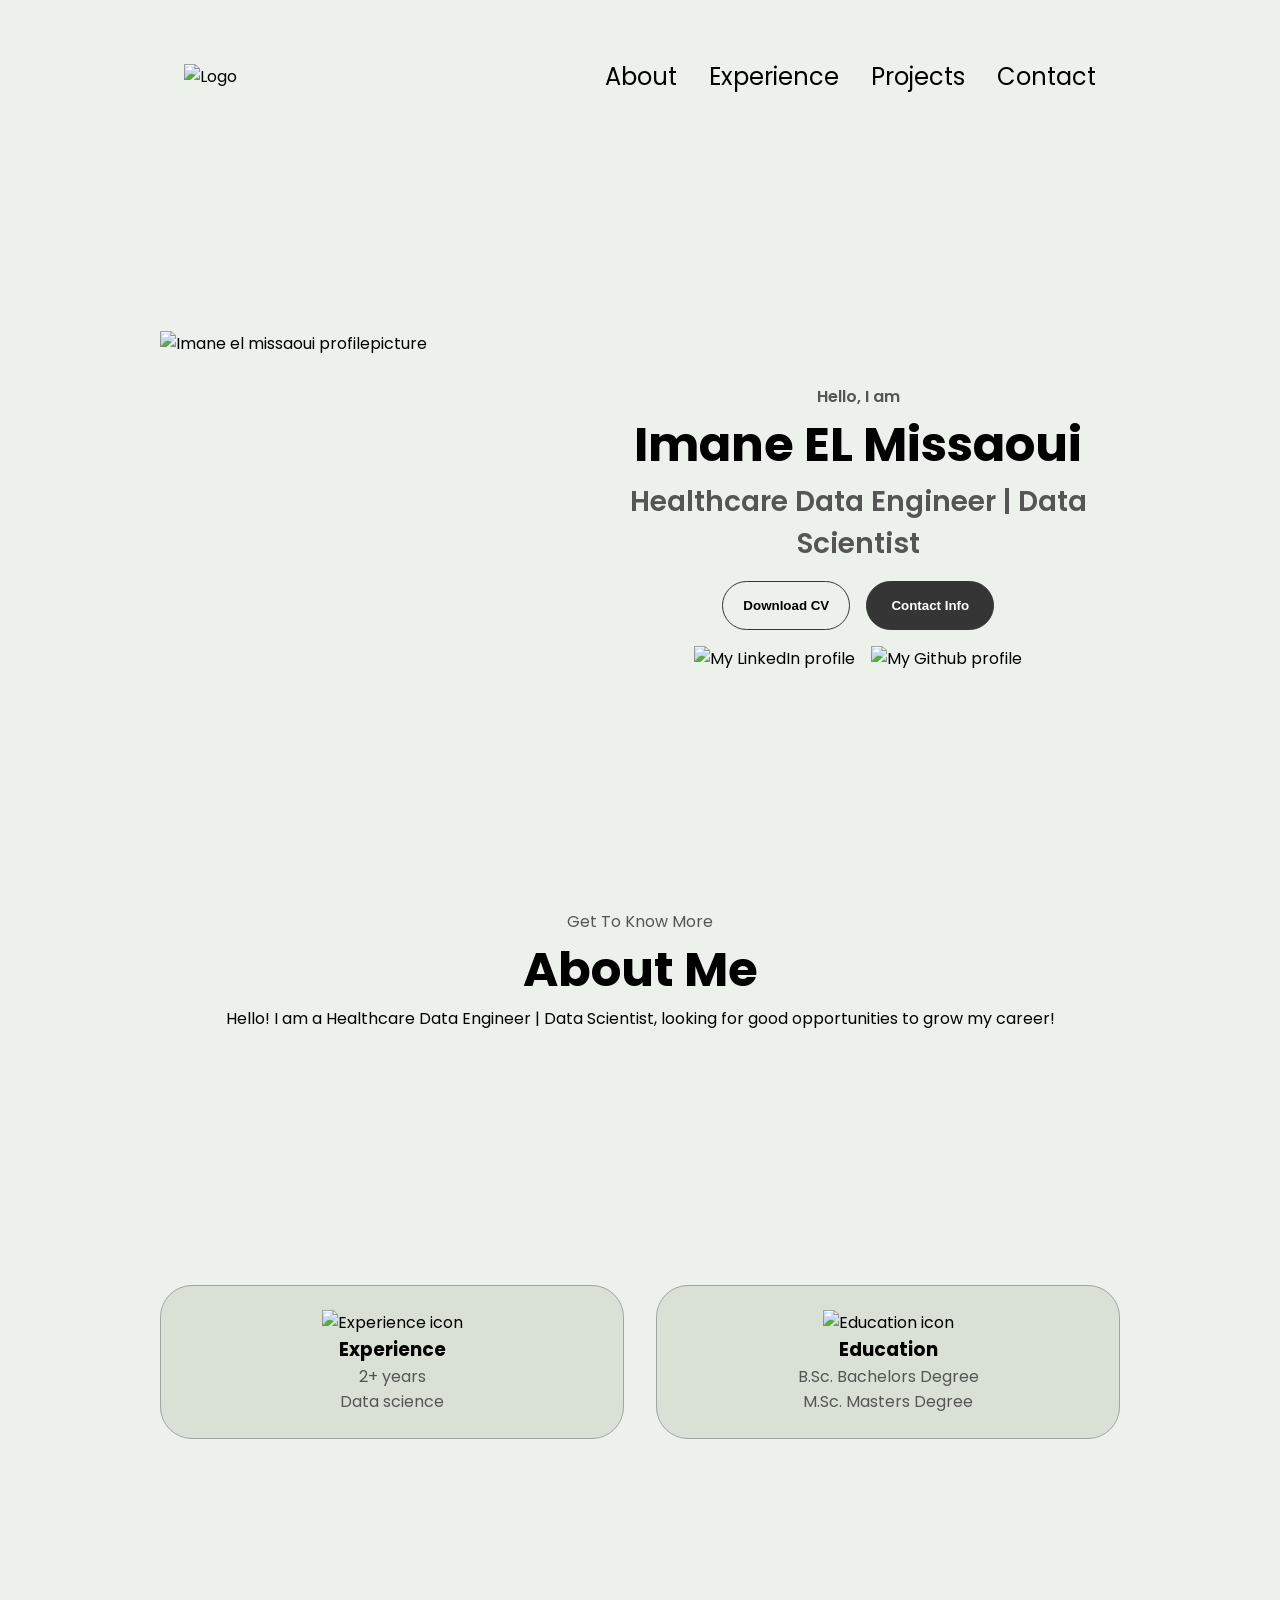
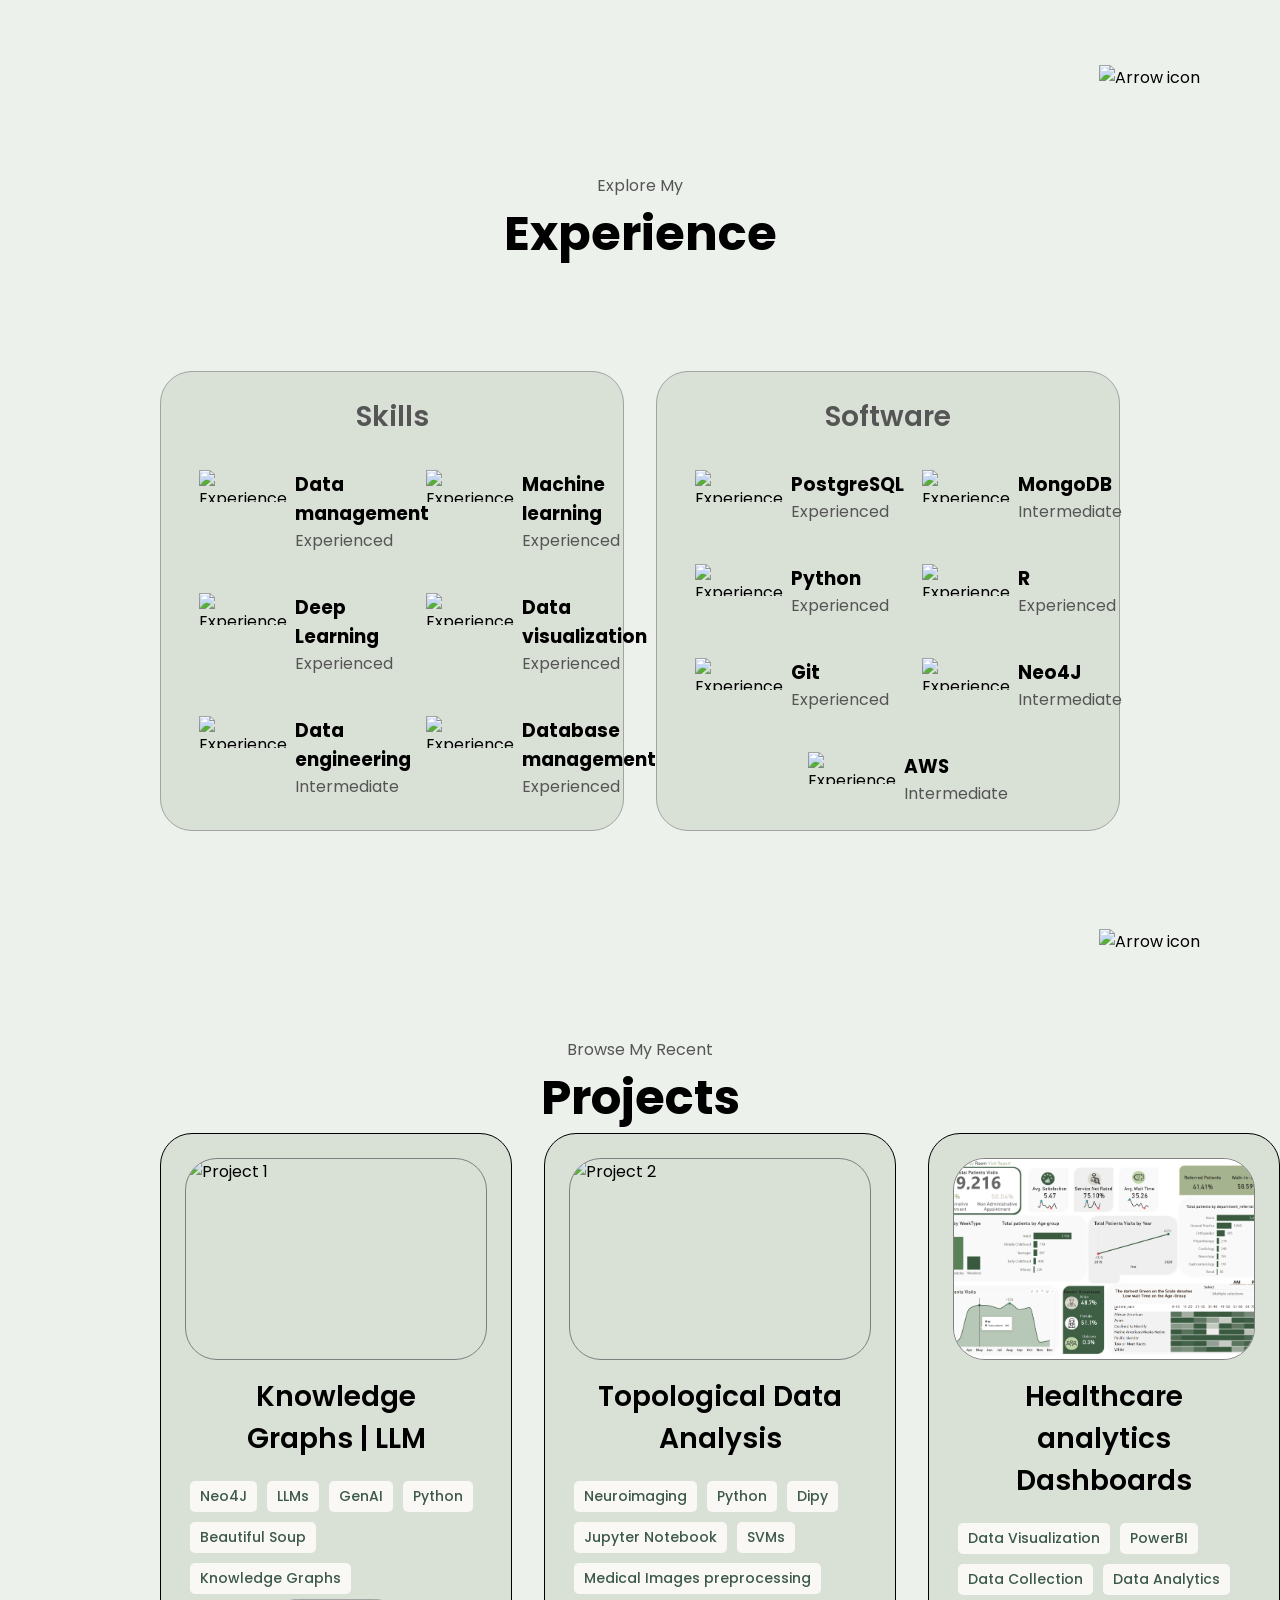
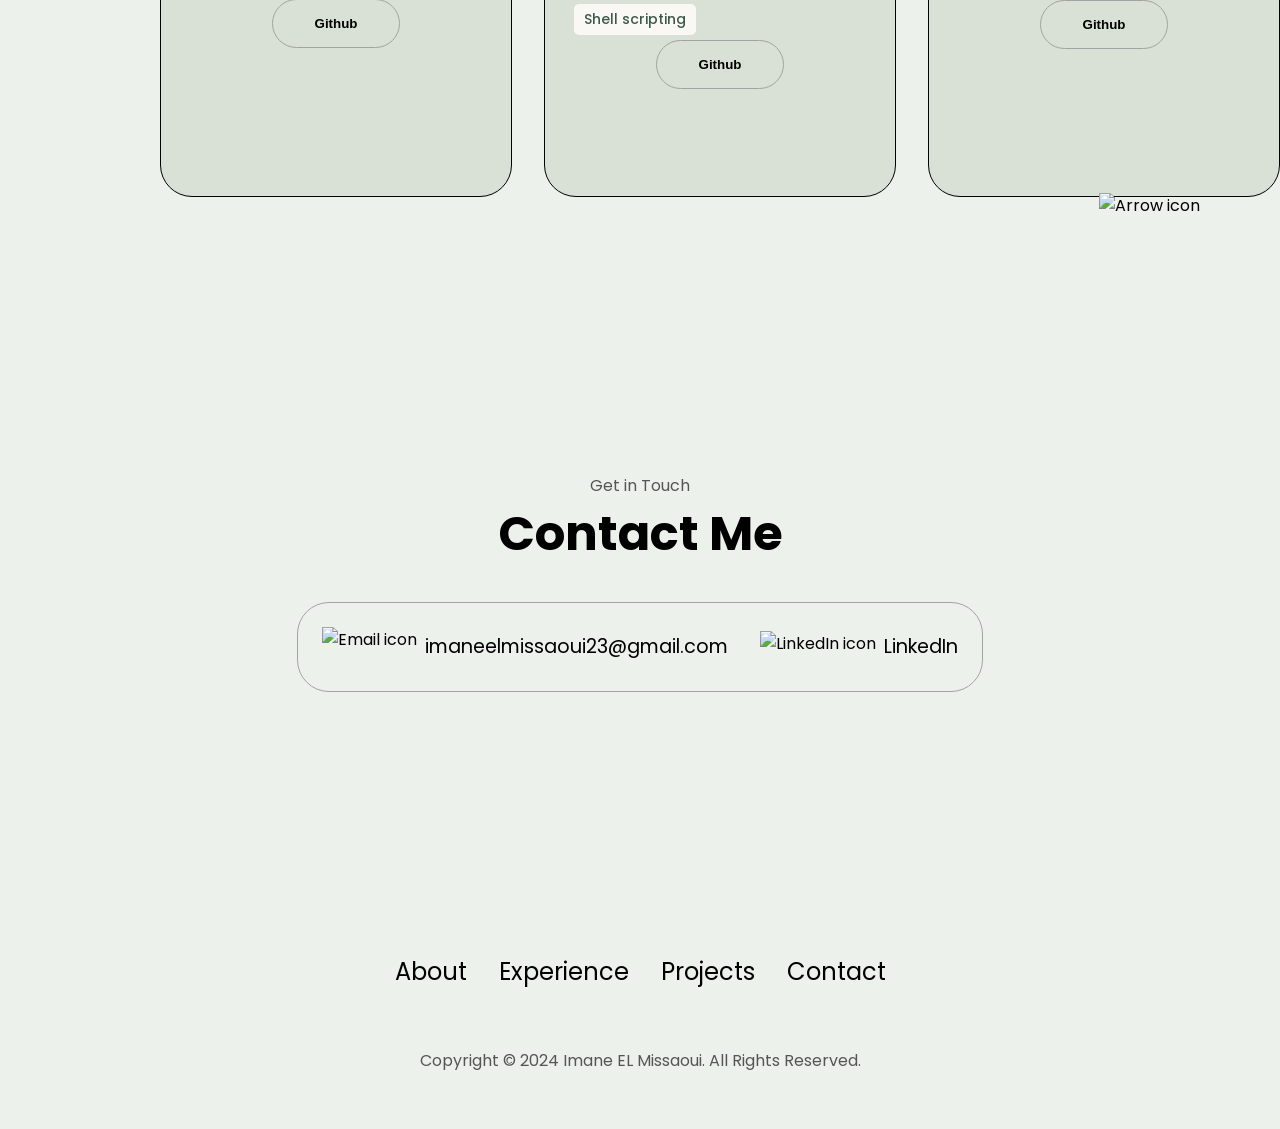
==== index.html @ ab6bef64 "Update index.html" ====
<!DOCTYPE html>
<html lang="en">
<head>
    <meta charset="UTF-8">
    <meta name="viewport" content="width=device-width, initial-scale=1.0">
    <title>My portfolio</title>
    <link rel="stylesheet" href="style.css">
    <link rel="stylesheet" href="mediaqueries.css">
</head>
<body>
    <nav id="desktop-nav">
        <div class="logo">
           <a href="#home"><img src="./assets/logo.png" alt="Logo"></a>
        </div>
        <div>
            <ul class="nav-links">
                <li><a href="#about">About</a></li>
                <li><a href="#experience">Experience</a></li>
                <li><a href="#projects">Projects</a></li>
                <li><a href="#contact">Contact</a></li>
            </ul>
        </div>
    </nav>
    <nav id="hamburger-nav">
        <div>Imane EL Missaoui</div>
        <div class="hamburger-menu">
            <div class="hamburger-icon" onclick="toggleMenu()">
                <span></span>
                <span></span>
                <span></span>
            </div>
            <div class="menu-links">
                <li><a href="#about" onclick="toggleMenu()">About</a></li>
                <li><a href="#experience" onclick="toggleMenu()">Experience</a></li>
                <li><a href="#projects" onclick="toggleMenu()">Projects</a></li>
                <li><a href="#contact" onclick="toggleMenu()">Contact</a></li>
            </div>
        </div>
    </nav>
    <section id="profile">
        <div class="section__pic-container">
            <img src="./assets/profile_pic.png" alt="Imane el missaoui profilepicture" />
        </div>
        <div class="section__text">
            <p class="section__text__p1">Hello, I am</p>
            <h1 class="title">Imane EL Missaoui</h1>
            <p class="section__text__p2">Healthcare Data Engineer | Data Scientist</p>
            <div class="btn-container">
                <button class="btn btn-color-2" onclick="window.open('./assets/CV_Imane_EL_Missaoui.pdf')">Download CV</button>
                <button class="btn btn-color-1" onclick="location.href='./#contact'">Contact Info</button>
            </div>
            <div id="socials-container">
                <img src="./assets/linkedin.png" alt="My LinkedIn profile" class="icon" onclick="location.href='https://www.linkedin.com/in/imane-el-missaoui/'">
                <img src="./assets/github.png" alt="My Github profile" class="icon" onclick="location.href='https://github.com/imaneelmissaoui'">
            </div>
        </div>
    </section>
    <section id="about">
        <p class="section__text__p1">Get To Know More</p>
        <h1 class="title">About Me</h1>
        <div class="text-container">
            Hello! I am a Healthcare Data Engineer | Data Scientist, looking for good opportunities to grow my career!
        </div>
        <div class="section-container">
          <div class="about-details-container">
            <div class="about-containers">
              <div class="details-container">
                <img
                  src="./assets/experience.png"
                  alt="Experience icon"
                  class="icon"
                />
                <h3>Experience</h3>
                <p>2+ years <br />Data science</p>
              </div>
              <div class="details-container">
                <img
                  src="./assets/education.png"
                  alt="Education icon"
                  class="icon"
                />
                <h3>Education</h3>
                <p>B.Sc. Bachelors Degree<br />M.Sc. Masters Degree</p>
              </div>
            </div>
          </div>
        </div>
        <img
          src="./assets/arrow.png"
          alt="Arrow icon"
          class="icon arrow"
          onclick="location.href='./#experience'"
        />
      </section>
      <section id="experience">
        <p class="section__text__p1">Explore My</p>
        <h1 class="title">Experience</h1>
        <div class="section-container">

          <div class="about-details-container">
            <div class="about-containers">
              <div class="details-container">
                <h2 class="experience-sub-title">Skills</h2>
                <div class="article-container">
                  <article>
                    <img
                    src="./assets/checkmark.png"
                    alt="Experience icon"
                    class="icon"
                    />
                    <div>
                      <h3>Data management</h3>
                      <p>Experienced</p>
                    </div>
                  </article>
                  <article>
                    <img
                    src="./assets/checkmark.png"
                    alt="Experience icon"
                    class="icon"
                    />
                    <div>
                      <h3>Machine learning</h3>
                      <p>Experienced</p>
                    </div>
                  </article>
                  <article>
                    <img
                    src="./assets/checkmark.png"
                    alt="Experience icon"
                    class="icon"
                    />
                    <div>
                      <h3>Deep Learning</h3>
                      <p>Experienced</p>
                    </div>
                  </article>
                  <article>
                    <img
                    src="./assets/checkmark.png"
                    alt="Experience icon"
                    class="icon"
                    />
                    <div>
                      <h3>Data visualization</h3>
                      <p>Experienced</p>
                    </div>
                  </article>  
                <article>
                  <img
                    src="./assets/checkmark.png"
                    alt="Experience icon"
                    class="icon"
                  />
                  <div>
                    <h3>Data engineering</h3>
                    <p>Intermediate</p>
                  </div>
                </article>
                <article>
                  <img
                    src="./assets/checkmark.png"
                    alt="Experience icon"
                    class="icon"
                  />
                  <div>
                    <h3>Database management</h3>
                    <p>Experienced</p>
                  </div>
                </article>
              </div>
            </div>
            <div class="details-container">
              <h2 class="experience-sub-title">Software</h2>
              <div class="article-container">
                <article>
                  <img
                    src="./assets/checkmark.png"
                    alt="Experience icon"
                    class="icon"
                  />
                  <div>
                    <h3>PostgreSQL</h3>
                    <p>Experienced</p>
                  </div>
                </article>
                <article>
                  <img
                    src="./assets/checkmark.png"
                    alt="Experience icon"
                    class="icon"
                  />
                  <div>
                    <h3>MongoDB</h3>
                    <p>Intermediate</p>
                  </div>
                </article>
                <article>
                  <img
                    src="./assets/checkmark.png"
                    alt="Experience icon"
                    class="icon"
                  />
                  <div>
                    <h3>Python</h3>
                    <p>Experienced</p>
                  </div>
                </article>
                <article>
                  <img
                    src="./assets/checkmark.png"
                    alt="Experience icon"
                    class="icon"
                  />
                  <div>
                    <h3>R</h3>
                    <p>Experienced</p>
                  </div>
                </article>
                <article>
                  <img
                    src="./assets/checkmark.png"
                    alt="Experience icon"
                    class="icon"
                  />
                  <div>
                    <h3>Git</h3>
                    <p>Experienced</p>
                  </div>
                </article>
                <article>
                    <img
                      src="./assets/checkmark.png"
                      alt="Experience icon"
                      class="icon"
                    />
                  <div>
                    <h3>Neo4J</h3>
                    <p>Intermediate</p>
                  </div>
                </article>
                <article>
                  <img
                    src="./assets/checkmark.png"
                    alt="Experience icon"
                    class="icon"
                  />
                 <div>
                    <h3>AWS</h3>
                    <p>Intermediate</p>
                  </div>
              </div>
            </div>
          </div>
        </div>
      </div>

        <img
          src="./assets/arrow.png"
          alt="Arrow icon"
          class="icon arrow"
          onclick="location.href='./#projects'"
        />
      </section>
      <section id="projects">
  <p class="section__text__p1">Browse My Recent</p>
  <h1 class="title">Projects</h1>
  <div class="section-container">
    <div class="about-details-container">
      <div class="about-containers">

        <!-- Project 1 -->
        <div class="details-container color-container">
          <div class="article-container">
            <img
              src="./assets/project1.png"
              alt="Project 1"
              class="project-img"
            />
          </div>
          <h2 class="experience-sub-title project-title">Knowledge Graphs | LLM</h2>
          <div class="environment-tags">
            <span class="tag">Neo4J</span>
            <span class="tag">LLMs</span>
            <span class="tag">GenAI</span>
            <span class="tag">Python</span>
            <span class="tag">Beautiful Soup</span>
            <span class="tag">Knowledge Graphs</span>
          </div>
          <div class="btn-container">
            <button
              class="btn btn-color-2 project-btn"
              onclick="location.href='https://github.com/imaneelmissaoui/Knowledgegraph_MaternalinflammationandASD/'"
            >
              Github
            </button>
          </div>
        </div>

        <!-- Project 2 -->
        <div class="details-container color-container">
          <div class="article-container">
            <img
              src="./assets/project2.png"
              alt="Project 2"
              class="project-img"
            />
          </div>
          <h2 class="experience-sub-title project-title">Topological Data Analysis</h2>
          <div class="environment-tags">
            <span class="tag">Neuroimaging</span>
            <span class="tag">Python</span>
            <span class="tag">Dipy</span>
            <span class="tag">Jupyter Notebook</span>
            <span class="tag">SVMs</span>
            <span class="tag">Medical Images preprocessing</span>
            <span class="tag">Shell scripting</span>
          </div>
          <div class="btn-container">
            <button
              class="btn btn-color-2 project-btn"
              onclick="location.href='https://github.com/imaneelmissaoui/Internship-neurodatascience'"
            >
              Github
            </button>
          </div>
        </div>

        <!-- Project 3 -->
        <div class="details-container color-container">
          <div class="article-container">
            <img
              src="./assets/dashboard_screenshot.png"
              alt="Project 3"
              class="project-img"
            />
          </div>
          <h2 class="experience-sub-title project-title">Healthcare analytics Dashboards</h2>
          <div class="environment-tags">
            <span class="tag">Data Visualization</span>
            <span class="tag">PowerBI</span>
            <span class="tag">Data Collection</span>
              <span class="tag">Data Analytics</span>
          </div>
          <div class="btn-container">
            <button
              class="btn btn-color-2 project-btn"
              onclick="location.href='https://github.com/imaneelmissaoui/Dashboards/tree/main'"
            >
              Github
            </button>
          </div>
        </div>

        <!-- Project 4 -->
        <div class="details-container color-container">
          <div class="article-container">
            <img
              src="./assets/website_ligapc_pic.png"
              alt="Electrophysiology Dashboard"
              class="project-img"
            />
          </div>
          <h2 class="experience-sub-title project-title">Real time monitoring Dashboard</h2>
          <div class="environment-tags">
            <span class="tag">Streamlit</span>
            <span class="tag">Python</span>
            <span class="tag">Pipeline design</span>
            <span class="tag">HeartPy</span>
            <span class="tag">Signal processing</span>
            <span class="tag">Jupyter Notebook</span>
            <span class="tag">Plotly</span>
            <span class="tag">Numpy</span>
            <span class="tag">Pandas</span>
          </div>
          <div class="btn-container">
            <button
              class="btn btn-color-2 project-btn"
              onclick="location.href='https://github.com/imaneelmissaoui/Electrophysiology'"
            >
              Github
            </button>
          </div>
        </div>

    <!-- Project 5 -->
        <div class="details-container color-container">
          <div class="article-container">
            <img
              src="./assets/capsule.jpg"
              alt="Endoscopic capsule"
              class="project-img"
            />
          </div>
          <h2 class="experience-sub-title project-title">Embedded AI | Endoscopic Capsule </h2>
          <div class="environment-tags">
            <span class="tag">MongoDB</span>
            <span class="tag">Python</span>
            <span class="tag">Bash</span>
            <span class="tag">Pytorch</span>
            <span class="tag">Jupyter Notebook</span>
            <span class="tag">Deep Learning</span>
            <span class="tag">Hybrid Model</span>
            <span class="tag">TinyML</span>
          </div>
          <div class="btn-container">
            <button
              class="btn btn-color-2 project-btn"
              onclick="location.href='https://github.com/imaneelmissaoui/MedicalImaging_DS_project'"
            >
              Github
            </button>
          </div>
        </div>
      </div>
    </div>
  </div>
  <img
    src="./assets/arrow.png"
    alt="Arrow icon"
    class="icon arrow"
    onclick="location.href='./#contact'"
  />
</section>
<section id="contact">
  <p class="section__text__p1">Get in Touch</p>
  <h1 class="title">Contact Me</h1>
  <div class="contact-info-upper-container">
    <div class="contact-info-container">
      <img
        src="./assets/email.png"
        alt="Email icon"
        class="icon contact-icon email-icon"
      />
      <p><a href="mailto:examplemail@gmail.com">imaneelmissaoui23@gmail.com</a></p>
    </div>
    <div class="contact-info-container">
      <img
        src="./assets/linkedin.png"
        alt="LinkedIn icon"
        class="icon contact-icon"
      />
      <p><a href="https://www.linkedin.com/in/imane-el-missaoui/">LinkedIn</a></p>
    </div>
  </div>
</section>
<footer>
  <nav>
    <div class="nav-links-container">
      <ul class="nav-links">
        <li><a href="#about">About</a></li>
        <li><a href="#experience">Experience</a></li>
        <li><a href="#projects">Projects</a></li>
        <li><a href="#contact">Contact</a></li>
      </ul>
    </div>
  </nav>
  <p>Copyright &#169; 2024 Imane EL Missaoui. All Rights Reserved.</p>
</footer>
<script src="script.js"></script>
</body>
</html>
---- style.css ----
/* GENERAL */

@import url('https://fonts.googleapis.com/css2?family=Poppins:wght@300;400;500;600&display=swap');

* {
  margin: 0;
  padding: 0;
}

body {
  font-family: "Poppins", sans-serif;
  background-color: #EDF1EC; 
}

html {
  scroll-behavior: smooth;
}

p {
  color: rgb(85, 85, 85);
}

/* TRANSITION */

a,
.btn {
  transition: all 300ms ease;
}

/* DESKTOP NAV */

nav,
.nav-links {
  display: flex;
}

nav {
  justify-content: space-around;
  align-items: center;
  height: 17vh;
}

.nav-links {
  gap: 2rem;
  list-style: none;
  font-size: 1.5rem;
}

a {
  color: black;
  text-decoration: none;
  text-decoration-color: white;
}

a:hover {
  color: grey;
  text-decoration: underline;
  text-underline-offset: 1rem;
  text-decoration-color: rgb(181, 181, 181);
}

.logo:hover {
    cursor: default;
}

.logo img{
    height: 50px; 
    width: auto;   
    margin: 0;     
    padding: 5px 0; 
}

/* HAMBURGER MENU */

#hamburger-nav {
  display: none;
}

.hamburger-menu {
  position: relative;
  display: inline-block;
}

.hamburger-icon {
  display: flex;
  flex-direction: column;
  justify-content: space-between;
  height: 24px;
  width: 30px;
  cursor: pointer;
}

.hamburger-icon span {
  width: 100%;
  height: 2px;
  background-color: black;
  transition: all 0.3 ease-in-out;
}

.menu-links {
  position: absolute;
  top: 100%;
  right: 0;
  background-color: white;
  width: fit-content;
  max-height: 0;
  overflow: hidden;
  transition: all 0.3 ease-in-out;
}

.menu-links a {
  display: block;
  padding: 10px;
  text-align: center;
  font-size: 1.5rem;
  color: black;
  text-decoration: none;
  transition: all 0.3 ease-in-out;
}

.menu-links li {
  list-style: none;
}

.menu-links.open {
  max-height: 300px;
}

.hamburger-icon.open span:first-child {
  transform: rotate(45deg) translate(10px, 5px);
}

.hamburger-icon.open span:nth-child(2) {
  opacity: 0;
}

.hamburger-icon.open span:last-child {
  transform: rotate(-45deg) translate(10px, -5px);
}

.hamburger-icon span:first-child {
  transform: none;
}

.hamburger-icon span:first-child {
  opacity: 1;
}

.hamburger-icon span:first-child {
  transform: none;
}

/* SECTIONS */

section {
  padding-top: 4vh;
  height: 96vh;
  margin: 0 10rem;
  box-sizing: border-box;
  min-height: fit-content;
}

.section-container {
  display: flex;
}

/* PROFILE SECTION */

#profile {
  display: flex;
  justify-content: center;
  gap: 5rem;
  height: 80vh;
}

.section__pic-container {
  display: flex;
  height: 400px;
  width: 400px;
  margin: auto 0;
}

.section__text {
  align-self: center;
  text-align: center;
}

.section__text p {
  font-weight: 600;
}

.section__text__p1 {
  text-align: center;
}

.section__text__p2 {
  font-size: 1.75rem;
  margin-bottom: 1rem;
}

.title {
  font-size: 3rem;
  text-align: center;
}

#socials-container {
  display: flex;
  justify-content: center;
  margin-top: 1rem;
  gap: 1rem;
}

/* ICONS */

.icon {
  cursor: pointer;
  height: 2rem;
}

/* BUTTONS */

.btn-container {
  display: flex;
  justify-content: center;
  gap: 1rem;
}

.btn {
  font-weight: 600;
  transition: all 300ms ease;
  padding: 1rem;
  width: 8rem;
  border-radius: 2rem;
}

.btn-color-1,
.btn-color-2 {
  border: rgb(53, 53, 53) 0.1rem solid;
}

.btn-color-1:hover,
.btn-color-2:hover {
  cursor: pointer;
}

.btn-color-1,
.btn-color-2:hover {
  background: rgb(53, 53, 53);
  color: white;
}

.btn-color-1:hover {
  background: rgb(0, 0, 0);
}

.btn-color-2 {
  background: none;
}

.btn-color-2:hover {
  border: rgb(255, 255, 255) 0.1rem solid;
}

.btn-container {
  gap: 1rem;
}

/* ABOUT SECTION */

#about {
  position: relative;
}
.text-container{
  text-align: center;
}
.about-containers {
  gap: 2rem;
  margin-bottom: 2rem;
  margin-top: 2rem;
}

.about-details-container {
  justify-content: center;
  flex-direction: column;
  width: 100%;
}

.about-containers,
.about-details-container {
  display: flex;
}

.about-pic {
  border-radius: 2rem;
}

.arrow {
  position: absolute;
  right: -5rem;
  bottom: 2.5rem;
}

.details-container {
  padding: 1.5rem;
  flex: 1;
  background: #D7DFD3E3;
  border-radius: 2rem;
  border: rgb(53, 53, 53) 0.1rem solid;
  border-color: rgb(163, 163, 163);
  text-align: center;
}

.section-container {
  gap: 4rem;
  height: 80%;
}

.section__pic-container {
  height: 400px;
  width: 400px;
  margin: auto 0;
}

/* EXPERIENCE SECTION */

#experience {
  position: relative;
}

.experience-sub-title {
  color: rgb(85, 85, 85);
  font-weight: 600;
  font-size: 1.75rem;
  margin-bottom: 2rem;
}

.experience-details-container {
  display: flex;
  justify-content: center;
  flex-direction: column;
}

.article-container {
  display: flex;
  text-align: initial;
  flex-wrap: wrap;
  flex-direction: row;
  gap: 2.5rem;
  justify-content: space-around;
}

article {
  display: flex;
  width: 10rem;
  justify-content: space-around;
  gap: 0.5rem;
}

article .icon {
  cursor: default;
}

/* PROJECTS SECTION */

#projects {
  position: relative;
}

.color-container {
  border-color: rgb(0,0,0);
}

.project-img {
  border-radius: 2rem;
  width: 300px;
  height: 200px;
  object-fit: cover;
  border: 1px solid gray;

}

.project-title {
  margin: 1rem;
  color: black;
}

.project-btn {
  color: black;
  border-color: rgb(163, 163, 163);
}

/* CONTACT */

#contact {
  display: flex;
  justify-content: center;
  flex-direction: column;
  height: 70vh;
}

.contact-info-upper-container {
  display: flex;
  justify-content: center;
  border-radius: 2rem;
  border: rgb(53, 53, 53) 0.1rem solid;
  border-color: rgb(163, 163, 163);
  background: (250, 250, 250);
  margin: 2rem auto;
  padding: 0.5rem;
}

.contact-info-container {
  display: flex;
  align-items: center;
  justify-content: center;
  gap: 0.5rem;
  margin: 1rem;
}

.contact-info-container p {
  font-size: larger;
}

.contact-icon {
  cursor: default;
}

.email-icon {
  height: 2.5rem;
}

/* FOOTER SECTION */

footer {
  height: 26vh;
  margin: 0 1rem;
}

footer p {
  text-align: center;
}

.environment-tags {
  margin-top: 10px;
  display: flex;
  flex-wrap: wrap;
}

.tag {
  background-color: #f9f8f4;
  color: #3c594a;
  border-radius: 5px;
  padding: 5px 10px;
  margin: 5px;
  font-size: 14px;
  font-weight: 500;
}
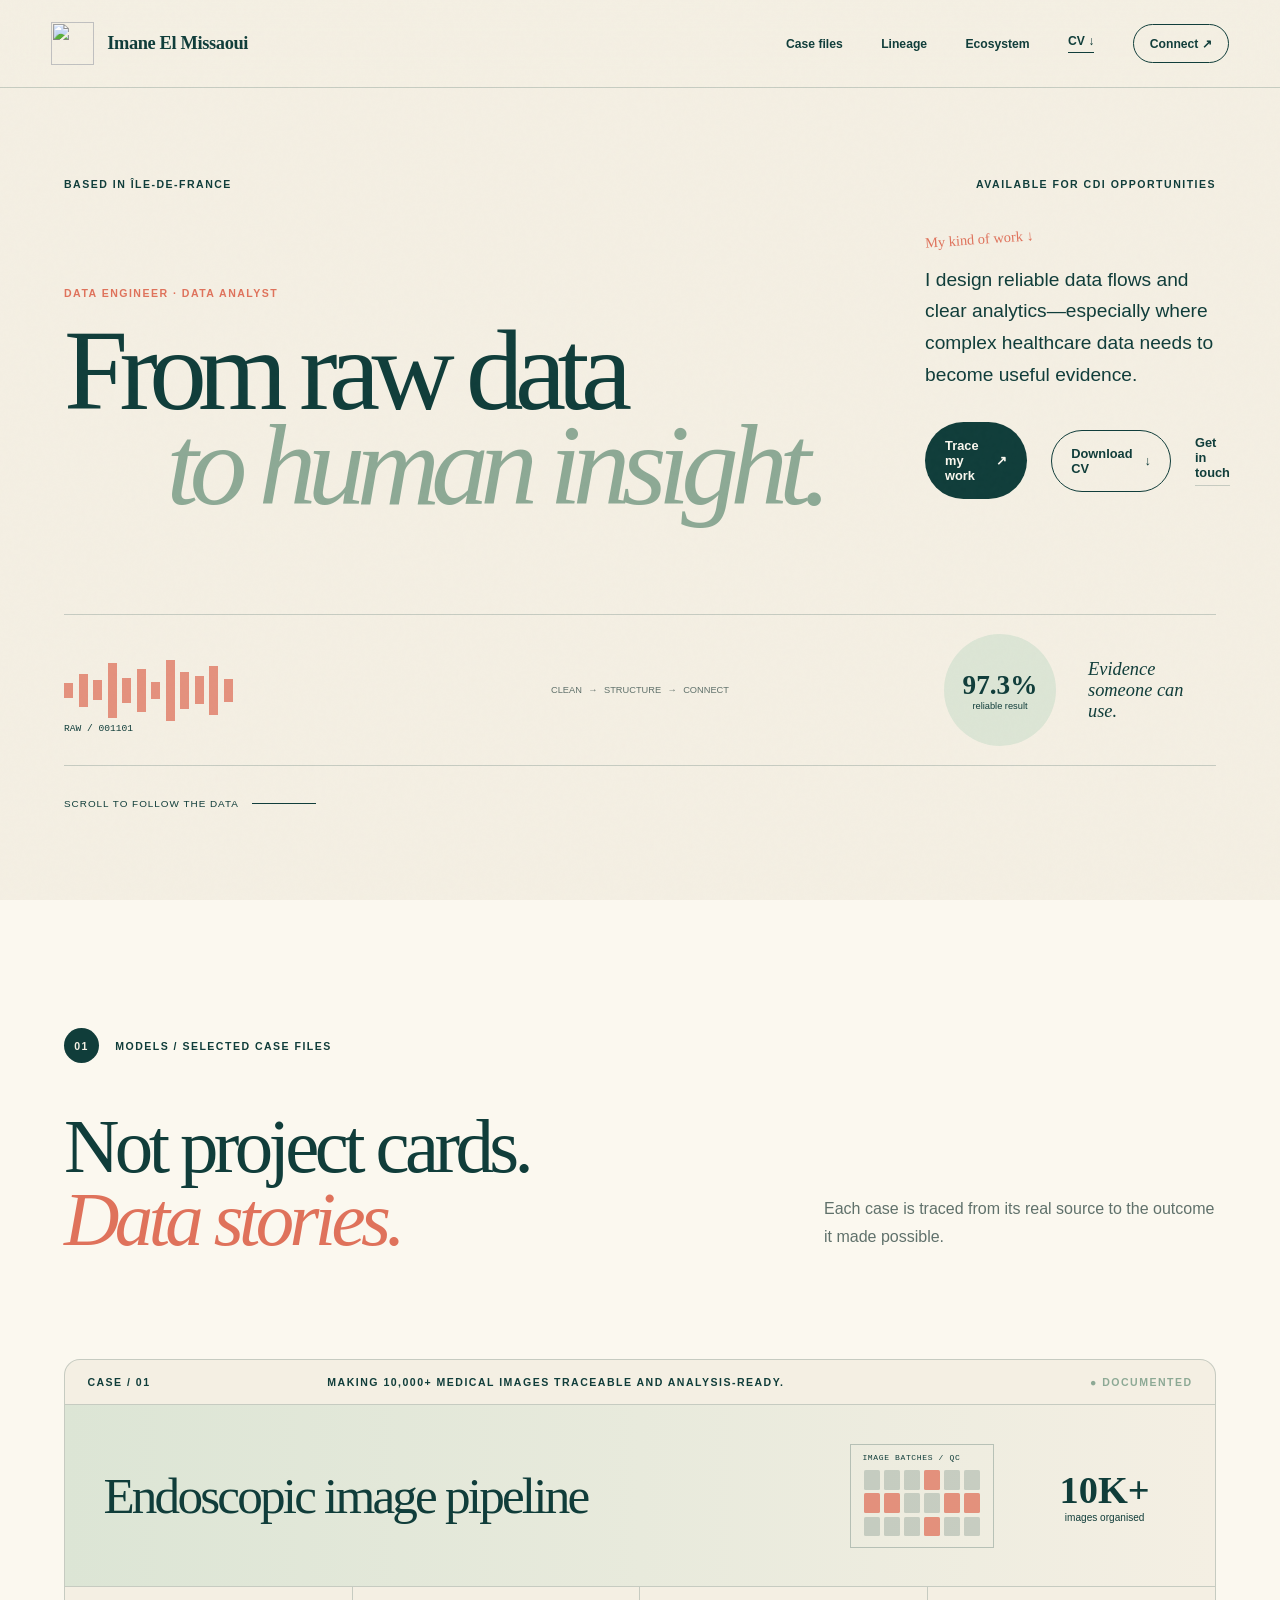
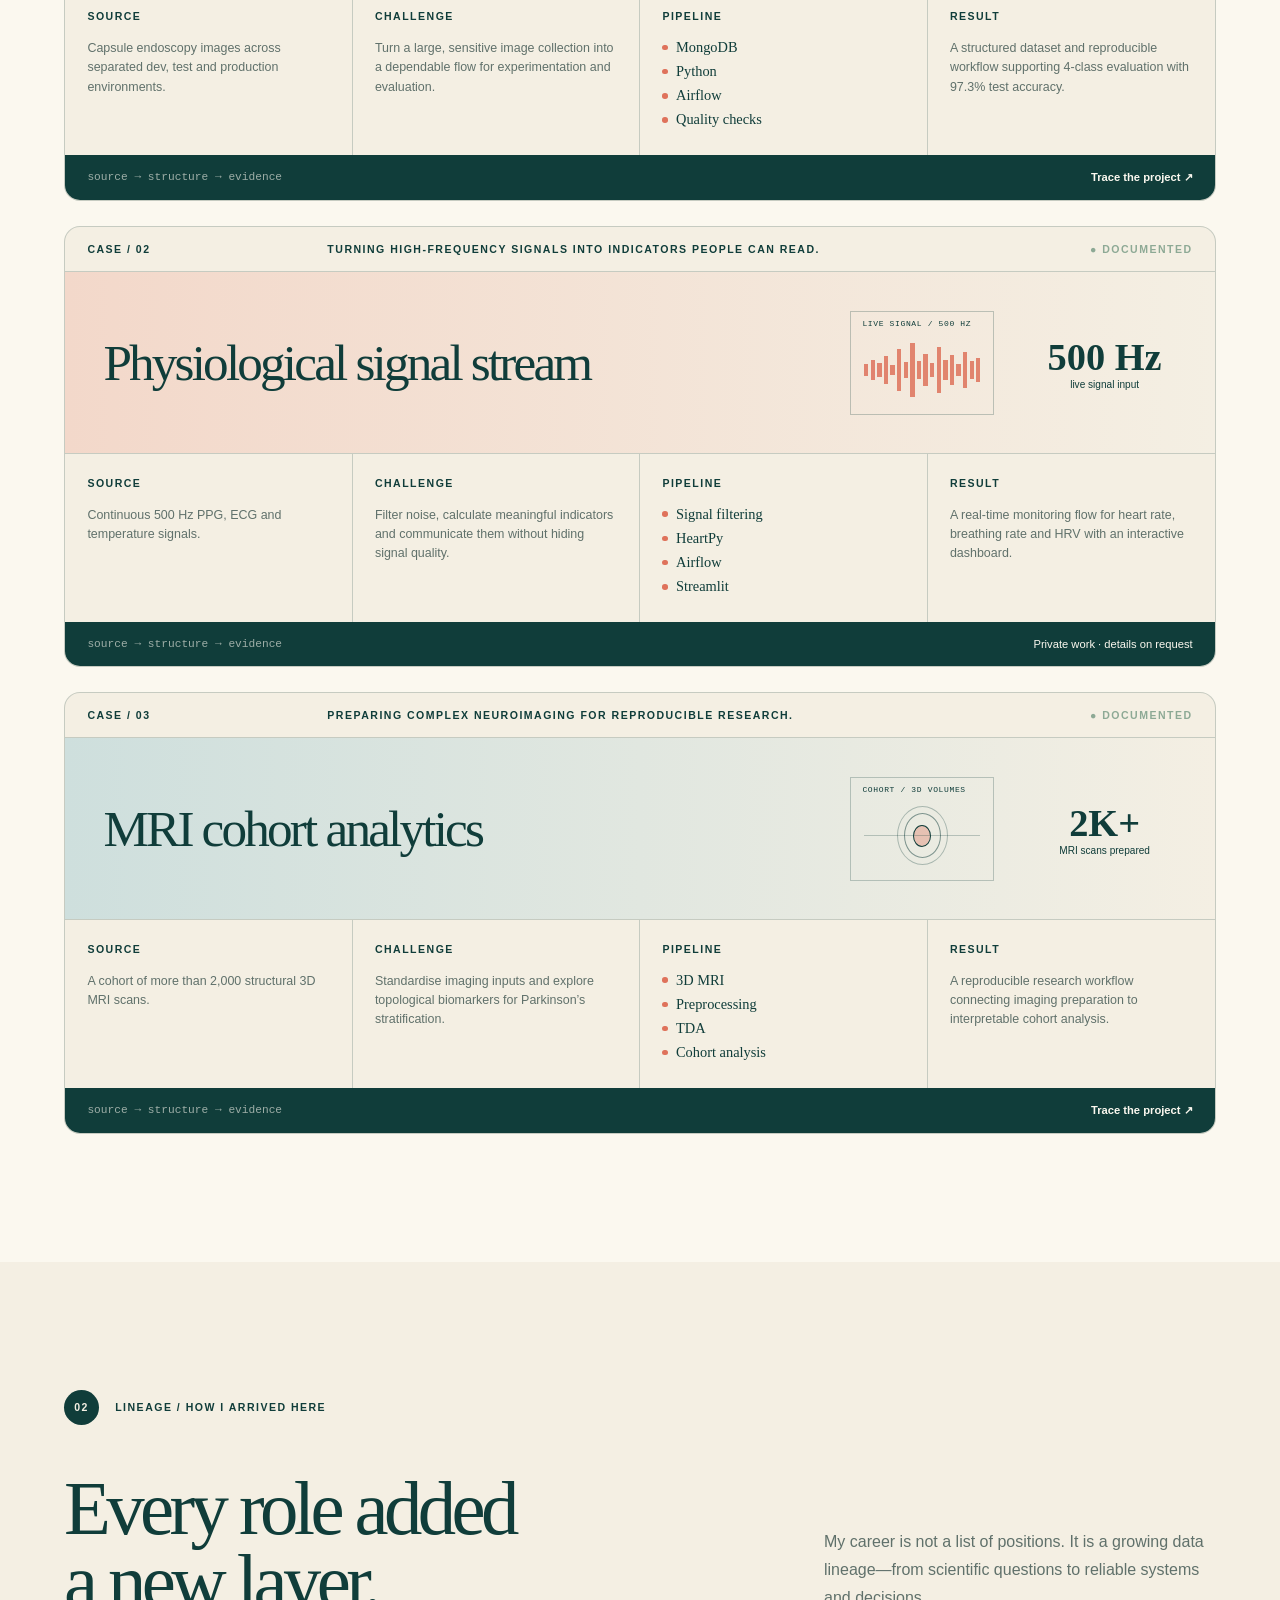
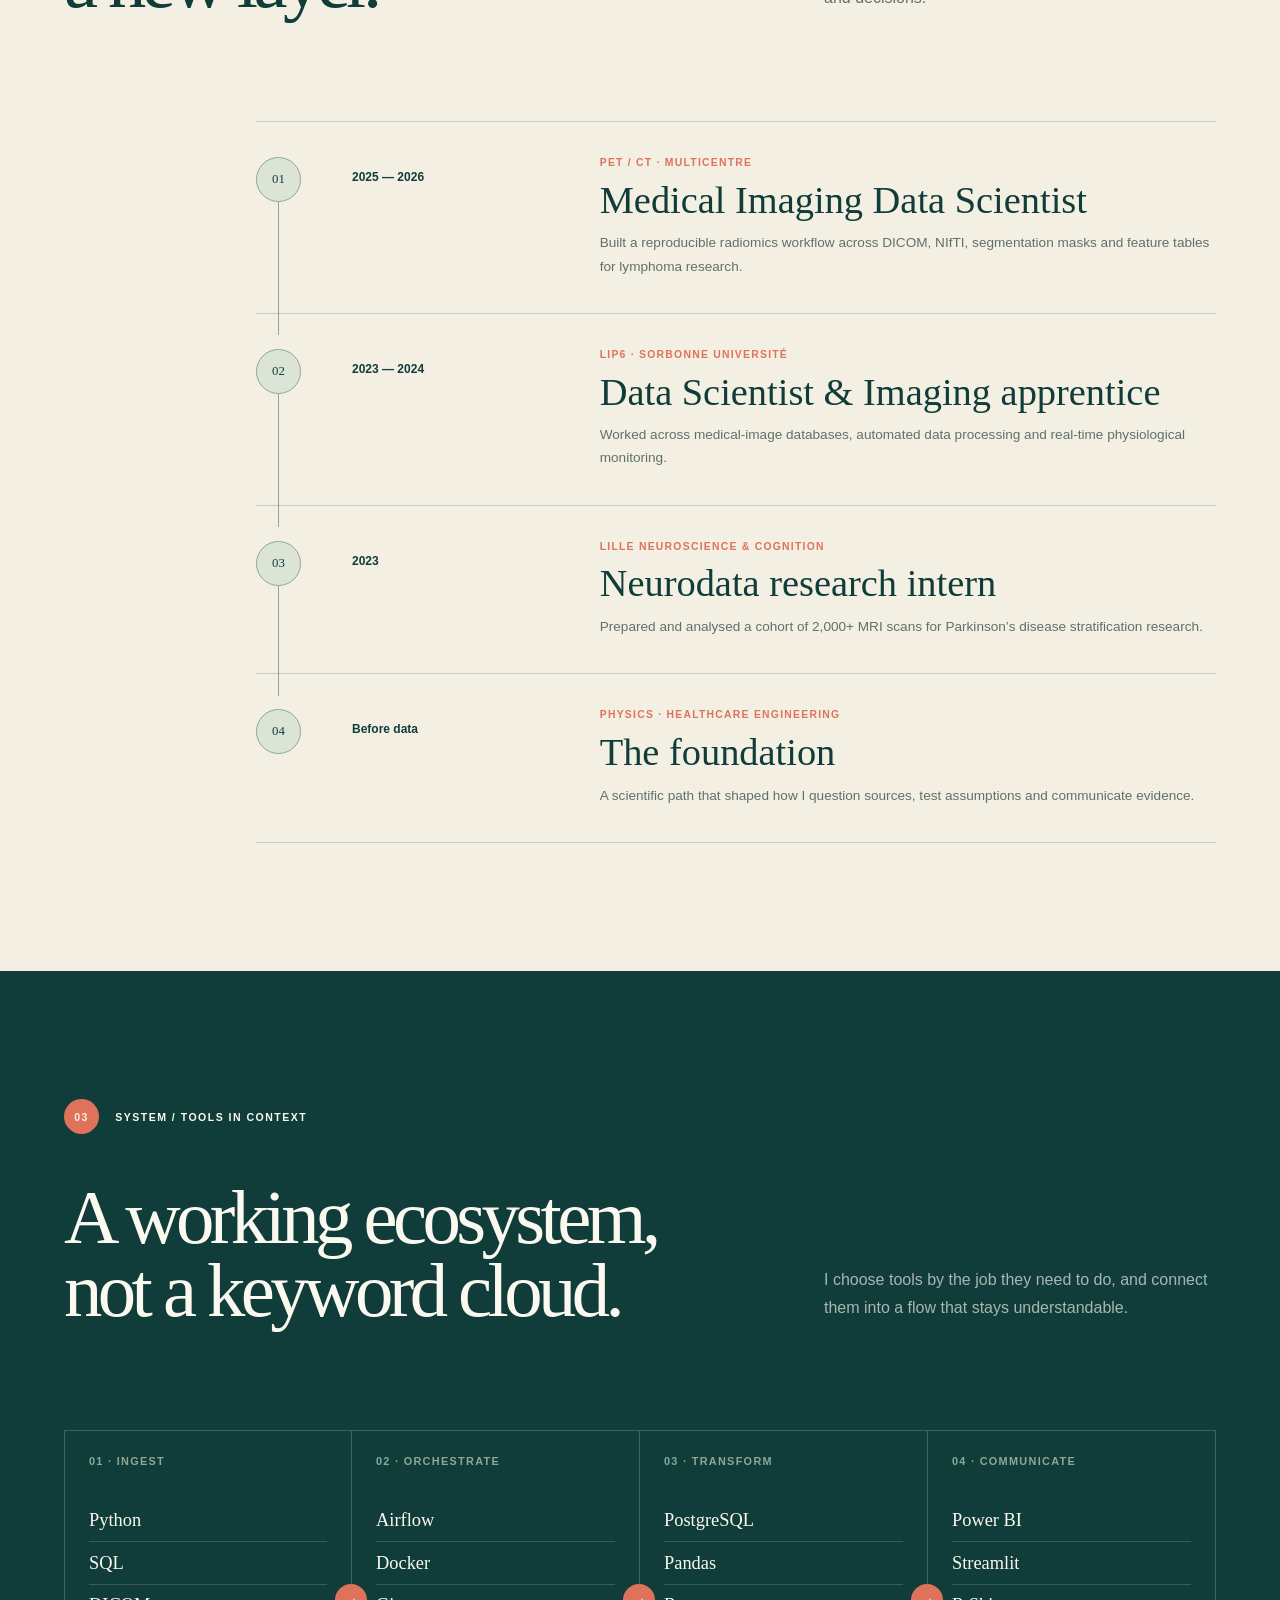
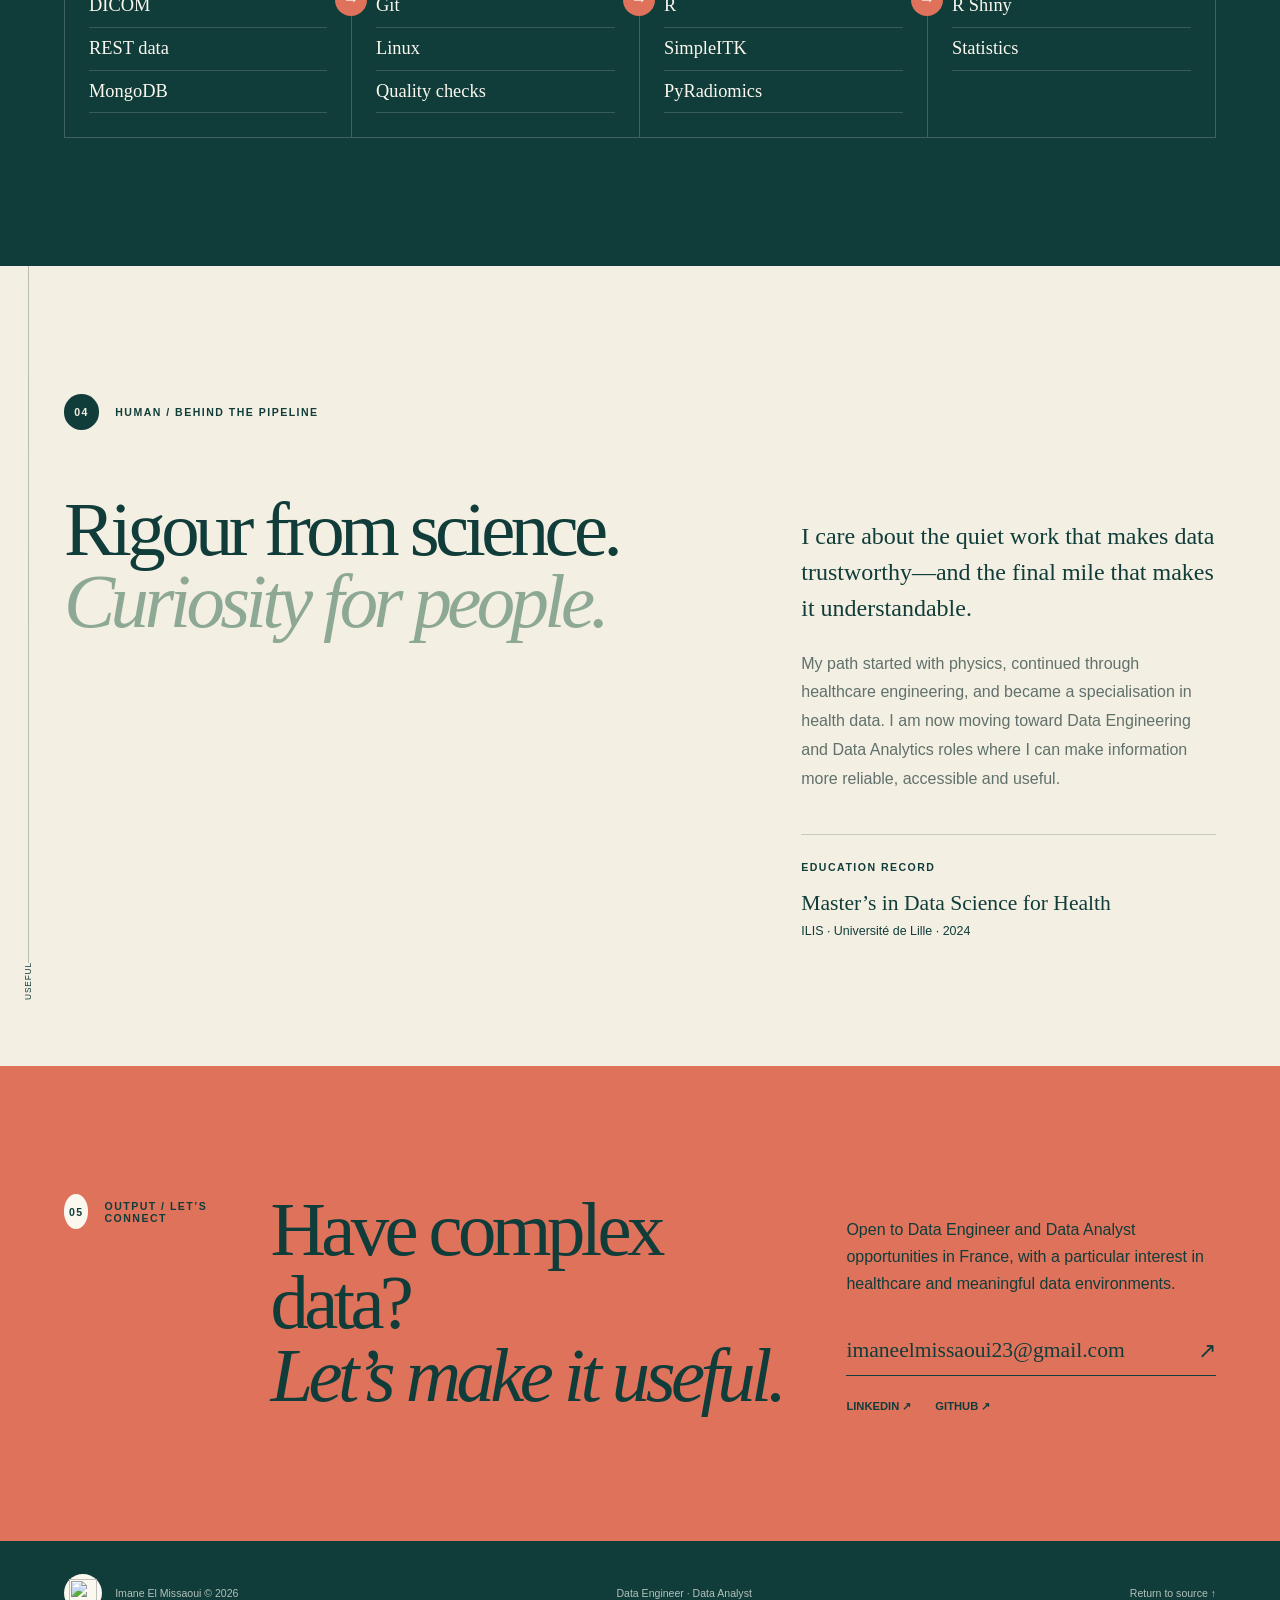
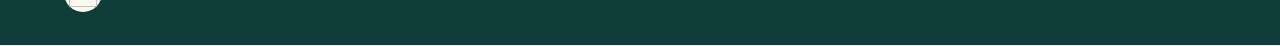
==== commit e4a5d2d2: "Add files via upload" ====
--- a/index.html
+++ b/index.html
@@ -1,463 +1,399 @@
-<!DOCTYPE html>
-<html lang="en">
-<head>
-    <meta charset="UTF-8">
-    <meta name="viewport" content="width=device-width, initial-scale=1.0">
-    <title>My portfolio</title>
-    <link rel="stylesheet" href="style.css">
-    <link rel="stylesheet" href="mediaqueries.css">
-</head>
-<body>
-    <nav id="desktop-nav">
-        <div class="logo">
-           <a href="#home"><img src="./assets/logo.png" alt="Logo"></a>
-        </div>
-        <div>
-            <ul class="nav-links">
-                <li><a href="#about">About</a></li>
-                <li><a href="#experience">Experience</a></li>
-                <li><a href="#projects">Projects</a></li>
-                <li><a href="#contact">Contact</a></li>
-            </ul>
-        </div>
-    </nav>
-    <nav id="hamburger-nav">
-        <div>Imane EL Missaoui</div>
-        <div class="hamburger-menu">
-            <div class="hamburger-icon" onclick="toggleMenu()">
-                <span></span>
-                <span></span>
-                <span></span>
-            </div>
-            <div class="menu-links">
-                <li><a href="#about" onclick="toggleMenu()">About</a></li>
-                <li><a href="#experience" onclick="toggleMenu()">Experience</a></li>
-                <li><a href="#projects" onclick="toggleMenu()">Projects</a></li>
-                <li><a href="#contact" onclick="toggleMenu()">Contact</a></li>
-            </div>
-        </div>
-    </nav>
-    <section id="profile">
-        <div class="section__pic-container">
-            <img src="./assets/profile_pic.png" alt="Imane el missaoui profilepicture" />
-        </div>
-        <div class="section__text">
-            <p class="section__text__p1">Hello, I am</p>
-            <h1 class="title">Imane EL Missaoui</h1>
-            <p class="section__text__p2">Healthcare Data Engineer | Data Scientist</p>
-            <div class="btn-container">
-                <button class="btn btn-color-2" onclick="window.open('./assets/CV_Imane_EL_Missaoui.pdf')">Download CV</button>
-                <button class="btn btn-color-1" onclick="location.href='./#contact'">Contact Info</button>
-            </div>
-            <div id="socials-container">
-                <img src="./assets/linkedin.png" alt="My LinkedIn profile" class="icon" onclick="location.href='https://www.linkedin.com/in/imane-el-missaoui/'">
-                <img src="./assets/github.png" alt="My Github profile" class="icon" onclick="location.href='https://github.com/imaneelmissaoui'">
-            </div>
-        </div>
-    </section>
-    <section id="about">
-        <p class="section__text__p1">Get To Know More</p>
-        <h1 class="title">About Me</h1>
-        <div class="text-container">
-            Hello! I am a Healthcare Data Engineer | Data Scientist, looking for good opportunities to grow my career!
-        </div>
-        <div class="section-container">
-          <div class="about-details-container">
-            <div class="about-containers">
-              <div class="details-container">
-                <img
-                  src="./assets/experience.png"
-                  alt="Experience icon"
-                  class="icon"
-                />
-                <h3>Experience</h3>
-                <p>2+ years <br />Data science</p>
-              </div>
-              <div class="details-container">
-                <img
-                  src="./assets/education.png"
-                  alt="Education icon"
-                  class="icon"
-                />
-                <h3>Education</h3>
-                <p>B.Sc. Bachelors Degree<br />M.Sc. Masters Degree</p>
-              </div>
-            </div>
-          </div>
-        </div>
-        <img
-          src="./assets/arrow.png"
-          alt="Arrow icon"
-          class="icon arrow"
-          onclick="location.href='./#experience'"
-        />
-      </section>
-      <section id="experience">
-        <p class="section__text__p1">Explore My</p>
-        <h1 class="title">Experience</h1>
-        <div class="section-container">
-
-          <div class="about-details-container">
-            <div class="about-containers">
-              <div class="details-container">
-                <h2 class="experience-sub-title">Skills</h2>
-                <div class="article-container">
-                  <article>
-                    <img
-                    src="./assets/checkmark.png"
-                    alt="Experience icon"
-                    class="icon"
-                    />
-                    <div>
-                      <h3>Data management</h3>
-                      <p>Experienced</p>
-                    </div>
-                  </article>
-                  <article>
-                    <img
-                    src="./assets/checkmark.png"
-                    alt="Experience icon"
-                    class="icon"
-                    />
-                    <div>
-                      <h3>Machine learning</h3>
-                      <p>Experienced</p>
-                    </div>
-                  </article>
-                  <article>
-                    <img
-                    src="./assets/checkmark.png"
-                    alt="Experience icon"
-                    class="icon"
-                    />
-                    <div>
-                      <h3>Deep Learning</h3>
-                      <p>Experienced</p>
-                    </div>
-                  </article>
-                  <article>
-                    <img
-                    src="./assets/checkmark.png"
-                    alt="Experience icon"
-                    class="icon"
-                    />
-                    <div>
-                      <h3>Data visualization</h3>
-                      <p>Experienced</p>
-                    </div>
-                  </article>  
-                <article>
-                  <img
-                    src="./assets/checkmark.png"
-                    alt="Experience icon"
-                    class="icon"
-                  />
-                  <div>
-                    <h3>Data engineering</h3>
-                    <p>Intermediate</p>
-                  </div>
-                </article>
-                <article>
-                  <img
-                    src="./assets/checkmark.png"
-                    alt="Experience icon"
-                    class="icon"
-                  />
-                  <div>
-                    <h3>Database management</h3>
-                    <p>Experienced</p>
-                  </div>
-                </article>
-              </div>
-            </div>
-            <div class="details-container">
-              <h2 class="experience-sub-title">Software</h2>
-              <div class="article-container">
-                <article>
-                  <img
-                    src="./assets/checkmark.png"
-                    alt="Experience icon"
-                    class="icon"
-                  />
-                  <div>
-                    <h3>PostgreSQL</h3>
-                    <p>Experienced</p>
-                  </div>
-                </article>
-                <article>
-                  <img
-                    src="./assets/checkmark.png"
-                    alt="Experience icon"
-                    class="icon"
-                  />
-                  <div>
-                    <h3>MongoDB</h3>
-                    <p>Intermediate</p>
-                  </div>
-                </article>
-                <article>
-                  <img
-                    src="./assets/checkmark.png"
-                    alt="Experience icon"
-                    class="icon"
-                  />
-                  <div>
-                    <h3>Python</h3>
-                    <p>Experienced</p>
-                  </div>
-                </article>
-                <article>
-                  <img
-                    src="./assets/checkmark.png"
-                    alt="Experience icon"
-                    class="icon"
-                  />
-                  <div>
-                    <h3>R</h3>
-                    <p>Experienced</p>
-                  </div>
-                </article>
-                <article>
-                  <img
-                    src="./assets/checkmark.png"
-                    alt="Experience icon"
-                    class="icon"
-                  />
-                  <div>
-                    <h3>Git</h3>
-                    <p>Experienced</p>
-                  </div>
-                </article>
-                <article>
-                    <img
-                      src="./assets/checkmark.png"
-                      alt="Experience icon"
-                      class="icon"
-                    />
-                  <div>
-                    <h3>Neo4J</h3>
-                    <p>Intermediate</p>
-                  </div>
-                </article>
-                <article>
-                  <img
-                    src="./assets/checkmark.png"
-                    alt="Experience icon"
-                    class="icon"
-                  />
-                 <div>
-                    <h3>AWS</h3>
-                    <p>Intermediate</p>
-                  </div>
-              </div>
-            </div>
-          </div>
-        </div>
-      </div>
-
-        <img
-          src="./assets/arrow.png"
-          alt="Arrow icon"
-          class="icon arrow"
-          onclick="location.href='./#projects'"
-        />
-      </section>
-      <section id="projects">
-  <p class="section__text__p1">Browse My Recent</p>
-  <h1 class="title">Projects</h1>
-  <div class="section-container">
-    <div class="about-details-container">
-      <div class="about-containers">
-
-        <!-- Project 1 -->
-        <div class="details-container color-container">
-          <div class="article-container">
-            <img
-              src="./assets/project1.png"
-              alt="Project 1"
-              class="project-img"
-            />
-          </div>
-          <h2 class="experience-sub-title project-title">Knowledge Graphs | LLM</h2>
-          <div class="environment-tags">
-            <span class="tag">Neo4J</span>
-            <span class="tag">LLMs</span>
-            <span class="tag">GenAI</span>
-            <span class="tag">Python</span>
-            <span class="tag">Beautiful Soup</span>
-            <span class="tag">Knowledge Graphs</span>
-          </div>
-          <div class="btn-container">
-            <button
-              class="btn btn-color-2 project-btn"
-              onclick="location.href='https://github.com/imaneelmissaoui/Knowledgegraph_MaternalinflammationandASD/'"
-            >
-              Github
-            </button>
-          </div>
-        </div>
-
-        <!-- Project 2 -->
-        <div class="details-container color-container">
-          <div class="article-container">
-            <img
-              src="./assets/project2.png"
-              alt="Project 2"
-              class="project-img"
-            />
-          </div>
-          <h2 class="experience-sub-title project-title">Topological Data Analysis</h2>
-          <div class="environment-tags">
-            <span class="tag">Neuroimaging</span>
-            <span class="tag">Python</span>
-            <span class="tag">Dipy</span>
-            <span class="tag">Jupyter Notebook</span>
-            <span class="tag">SVMs</span>
-            <span class="tag">Medical Images preprocessing</span>
-            <span class="tag">Shell scripting</span>
-          </div>
-          <div class="btn-container">
-            <button
-              class="btn btn-color-2 project-btn"
-              onclick="location.href='https://github.com/imaneelmissaoui/Internship-neurodatascience'"
-            >
-              Github
-            </button>
-          </div>
-        </div>
-
-        <!-- Project 3 -->
-        <div class="details-container color-container">
-          <div class="article-container">
-            <img
-              src="./assets/dashboard_screenshot.png"
-              alt="Project 3"
-              class="project-img"
-            />
-          </div>
-          <h2 class="experience-sub-title project-title">Healthcare analytics Dashboards</h2>
-          <div class="environment-tags">
-            <span class="tag">Data Visualization</span>
-            <span class="tag">PowerBI</span>
-            <span class="tag">Data Collection</span>
-              <span class="tag">Data Analytics</span>
-          </div>
-          <div class="btn-container">
-            <button
-              class="btn btn-color-2 project-btn"
-              onclick="location.href='https://github.com/imaneelmissaoui/Dashboards/tree/main'"
-            >
-              Github
-            </button>
-          </div>
-        </div>
-
-        <!-- Project 4 -->
-        <div class="details-container color-container">
-          <div class="article-container">
-            <img
-              src="./assets/website_ligapc_pic.png"
-              alt="Electrophysiology Dashboard"
-              class="project-img"
-            />
-          </div>
-          <h2 class="experience-sub-title project-title">Real time monitoring Dashboard</h2>
-          <div class="environment-tags">
-            <span class="tag">Streamlit</span>
-            <span class="tag">Python</span>
-            <span class="tag">Pipeline design</span>
-            <span class="tag">HeartPy</span>
-            <span class="tag">Signal processing</span>
-            <span class="tag">Jupyter Notebook</span>
-            <span class="tag">Plotly</span>
-            <span class="tag">Numpy</span>
-            <span class="tag">Pandas</span>
-          </div>
-          <div class="btn-container">
-            <button
-              class="btn btn-color-2 project-btn"
-              onclick="location.href='https://github.com/imaneelmissaoui/Electrophysiology'"
-            >
-              Github
-            </button>
-          </div>
-        </div>
-
-    <!-- Project 5 -->
-        <div class="details-container color-container">
-          <div class="article-container">
-            <img
-              src="./assets/capsule.jpg"
-              alt="Endoscopic capsule"
-              class="project-img"
-            />
-          </div>
-          <h2 class="experience-sub-title project-title">Embedded AI | Endoscopic Capsule </h2>
-          <div class="environment-tags">
-            <span class="tag">MongoDB</span>
-            <span class="tag">Python</span>
-            <span class="tag">Bash</span>
-            <span class="tag">Pytorch</span>
-            <span class="tag">Jupyter Notebook</span>
-            <span class="tag">Deep Learning</span>
-            <span class="tag">Hybrid Model</span>
-            <span class="tag">TinyML</span>
-          </div>
-          <div class="btn-container">
-            <button
-              class="btn btn-color-2 project-btn"
-              onclick="location.href='https://github.com/imaneelmissaoui/MedicalImaging_DS_project'"
-            >
-              Github
-            </button>
-          </div>
-        </div>
-      </div>
-    </div>
-  </div>
-  <img
-    src="./assets/arrow.png"
-    alt="Arrow icon"
-    class="icon arrow"
-    onclick="location.href='./#contact'"
-  />
-</section>
-<section id="contact">
-  <p class="section__text__p1">Get in Touch</p>
-  <h1 class="title">Contact Me</h1>
-  <div class="contact-info-upper-container">
-    <div class="contact-info-container">
-      <img
-        src="./assets/email.png"
-        alt="Email icon"
-        class="icon contact-icon email-icon"
-      />
-      <p><a href="mailto:examplemail@gmail.com">imaneelmissaoui23@gmail.com</a></p>
-    </div>
-    <div class="contact-info-container">
-      <img
-        src="./assets/linkedin.png"
-        alt="LinkedIn icon"
-        class="icon contact-icon"
-      />
-      <p><a href="https://www.linkedin.com/in/imane-el-missaoui/">LinkedIn</a></p>
-    </div>
-  </div>
-</section>
-<footer>
-  <nav>
-    <div class="nav-links-container">
-      <ul class="nav-links">
-        <li><a href="#about">About</a></li>
-        <li><a href="#experience">Experience</a></li>
-        <li><a href="#projects">Projects</a></li>
-        <li><a href="#contact">Contact</a></li>
-      </ul>
-    </div>
-  </nav>
-  <p>Copyright &#169; 2024 Imane EL Missaoui. All Rights Reserved.</p>
-</footer>
-<script src="script.js"></script>
-</body>
-</html>
-
+<!doctype html>
+<html lang="en">
+  <head>
+    <meta charset="UTF-8" />
+    <meta name="viewport" content="width=device-width, initial-scale=1.0" />
+    <meta name="theme-color" content="#103d3a" />
+    <meta
+      name="description"
+      content="Portfolio of Imane El Missaoui, Data Engineer and Data Analyst specialising in reliable data flows, analytics and healthcare data."
+    />
+    <meta property="og:title" content="Imane El Missaoui — Data Engineer & Data Analyst" />
+    <meta
+      property="og:description"
+      content="Reliable data flows, clear analytics and healthcare data made useful."
+    />
+    <meta property="og:type" content="website" />
+    <meta property="og:url" content="https://imaneelmissaoui.github.io/" />
+    <title>Imane El Missaoui — Data Engineer & Data Analyst</title>
+    <link rel="icon" type="image/png" href="assets/favicon.png" />
+    <link rel="apple-touch-icon" href="assets/logo.png" />
+    <link rel="stylesheet" href="styles.css" />
+    <script src="script.js" defer></script>
+  </head>
+  <body>
+    <a class="skip-link" href="#main-content">Skip to content</a>
+
+    <header class="site-header">
+      <a class="wordmark" href="#top" aria-label="Imane El Missaoui — home">
+        <img src="assets/logo.png" alt="" width="42" height="42" />
+        <strong>Imane El Missaoui</strong>
+      </a>
+
+      <button
+        class="menu-toggle"
+        type="button"
+        aria-expanded="false"
+        aria-controls="main-navigation"
+        aria-label="Open navigation"
+      >
+        <span></span>
+        <span></span>
+      </button>
+
+      <nav id="main-navigation" aria-label="Main navigation">
+        <a href="#cases">Case files</a>
+        <a href="#lineage">Lineage</a>
+        <a href="#ecosystem">Ecosystem</a>
+        <a class="nav-cv" href="assets/Imane_El_Missaoui_CV.pdf" download>CV ↓</a>
+        <a class="nav-contact" href="#contact">Connect ↗</a>
+      </nav>
+    </header>
+
+    <main id="main-content">
+      <section class="hero shell" id="top">
+        <div class="hero-meta">
+          <p>Based in Île-de-France</p>
+          <p>Available for CDI opportunities</p>
+        </div>
+
+        <div class="hero-main">
+          <div>
+            <p class="eyebrow">Data Engineer · Data Analyst</p>
+            <h1>
+              From raw data
+              <span>to human insight.</span>
+            </h1>
+          </div>
+
+          <div class="hero-note">
+            <span class="hand-note">My kind of work ↓</span>
+            <p>
+              I design reliable data flows and clear analytics—especially where
+              complex healthcare data needs to become useful evidence.
+            </p>
+            <div class="hero-actions">
+              <a class="primary-action" href="#cases">Trace my work <span aria-hidden="true">↗</span></a>
+              <a class="cv-action" href="assets/Imane_El_Missaoui_CV.pdf" download>
+                Download CV <span aria-hidden="true">↓</span>
+              </a>
+              <a class="text-action" href="#contact">Get in touch</a>
+            </div>
+          </div>
+        </div>
+
+        <div class="transform-lab" aria-label="From raw input to useful output">
+          <div class="raw-signal" aria-hidden="true">
+            <i style="height: 18%"></i><i style="height: 42%"></i><i style="height: 25%"></i>
+            <i style="height: 68%"></i><i style="height: 31%"></i><i style="height: 54%"></i>
+            <i style="height: 22%"></i><i style="height: 76%"></i><i style="height: 46%"></i>
+            <i style="height: 35%"></i><i style="height: 62%"></i><i style="height: 29%"></i>
+            <span>RAW / 001101</span>
+          </div>
+          <div class="flow-arrow" aria-hidden="true">
+            <span>clean</span><span>structure</span><span>connect</span>
+          </div>
+          <div class="human-output">
+            <div><strong>97.3%</strong><span>reliable result</span></div>
+            <p>Evidence someone can use.</p>
+          </div>
+        </div>
+
+        <div class="scroll-cue"><span>Scroll to follow the data</span><i></i></div>
+      </section>
+
+      <div class="journey">
+        <aside class="journey-rail" aria-hidden="true">
+          <span>RAW</span><i></i><span>USEFUL</span>
+        </aside>
+
+        <section class="cases section-pad shell" id="cases" data-reveal>
+          <div class="stage-label"><span>01</span><p>Models / selected case files</p></div>
+          <div class="section-intro">
+            <h2>Not project cards.<br /><em>Data stories.</em></h2>
+            <p>Each case is traced from its real source to the outcome it made possible.</p>
+          </div>
+
+          <div class="case-stack">
+            <article class="case-file sage" data-reveal>
+              <div class="case-top">
+                <span>CASE / 01</span>
+                <span>Making 10,000+ medical images traceable and analysis-ready.</span>
+                <span class="case-status">● documented</span>
+              </div>
+              <div class="case-title">
+                <h3>Endoscopic image pipeline</h3>
+                <div class="case-evidence">
+                  <div class="project-proof images" aria-label="Image batches and quality control">
+                    <span class="proof-kicker">Image batches / QC</span>
+                    <div class="image-batches" aria-hidden="true">
+                      <i></i><i></i><i></i><i></i><i></i><i></i>
+                      <i></i><i></i><i></i><i></i><i></i><i></i>
+                      <i></i><i></i><i></i><i></i><i></i><i></i>
+                    </div>
+                  </div>
+                  <div class="case-metric"><strong>10K+</strong><span>images organised</span></div>
+                </div>
+              </div>
+              <div class="case-trace">
+                <div>
+                  <span>Source</span>
+                  <p>Capsule endoscopy images across separated dev, test and production environments.</p>
+                </div>
+                <div>
+                  <span>Challenge</span>
+                  <p>Turn a large, sensitive image collection into a dependable flow for experimentation and evaluation.</p>
+                </div>
+                <div class="pipeline-cell">
+                  <span>Pipeline</span>
+                  <ul>
+                    <li>MongoDB</li><li>Python</li><li>Airflow</li><li>Quality checks</li>
+                  </ul>
+                </div>
+                <div>
+                  <span>Result</span>
+                  <p>A structured dataset and reproducible workflow supporting 4-class evaluation with 97.3% test accuracy.</p>
+                </div>
+              </div>
+              <div class="case-footer">
+                <span>source → structure → evidence</span>
+                <a
+                  href="https://github.com/imaneelmissaoui/Endoscopic_Capsule_Embedded_AI"
+                  target="_blank"
+                  rel="noopener noreferrer"
+                >Trace the project <span aria-hidden="true">↗</span></a>
+              </div>
+            </article>
+
+            <article class="case-file coral" data-reveal>
+              <div class="case-top">
+                <span>CASE / 02</span>
+                <span>Turning high-frequency signals into indicators people can read.</span>
+                <span class="case-status">● documented</span>
+              </div>
+              <div class="case-title">
+                <h3>Physiological signal stream</h3>
+                <div class="case-evidence">
+                  <div class="project-proof signal" aria-label="Live signal at 500 hertz">
+                    <span class="proof-kicker">Live signal / 500 Hz</span>
+                    <div class="signal-proof" aria-hidden="true">
+                      <i style="height: 18%"></i><i style="height: 30%"></i><i style="height: 22%"></i>
+                      <i style="height: 42%"></i><i style="height: 16%"></i><i style="height: 64%"></i>
+                      <i style="height: 24%"></i><i style="height: 82%"></i><i style="height: 28%"></i>
+                      <i style="height: 48%"></i><i style="height: 20%"></i><i style="height: 70%"></i>
+                      <i style="height: 31%"></i><i style="height: 44%"></i><i style="height: 18%"></i>
+                      <i style="height: 55%"></i><i style="height: 26%"></i><i style="height: 35%"></i>
+                    </div>
+                  </div>
+                  <div class="case-metric"><strong>500 Hz</strong><span>live signal input</span></div>
+                </div>
+              </div>
+              <div class="case-trace">
+                <div>
+                  <span>Source</span>
+                  <p>Continuous 500 Hz PPG, ECG and temperature signals.</p>
+                </div>
+                <div>
+                  <span>Challenge</span>
+                  <p>Filter noise, calculate meaningful indicators and communicate them without hiding signal quality.</p>
+                </div>
+                <div class="pipeline-cell">
+                  <span>Pipeline</span>
+                  <ul>
+                    <li>Signal filtering</li><li>HeartPy</li><li>Airflow</li><li>Streamlit</li>
+                  </ul>
+                </div>
+                <div>
+                  <span>Result</span>
+                  <p>A real-time monitoring flow for heart rate, breathing rate and HRV with an interactive dashboard.</p>
+                </div>
+              </div>
+              <div class="case-footer">
+                <span>source → structure → evidence</span>
+                <span>Private work · details on request</span>
+              </div>
+            </article>
+
+            <article class="case-file blue" data-reveal>
+              <div class="case-top">
+                <span>CASE / 03</span>
+                <span>Preparing complex neuroimaging for reproducible research.</span>
+                <span class="case-status">● documented</span>
+              </div>
+              <div class="case-title">
+                <h3>MRI cohort analytics</h3>
+                <div class="case-evidence">
+                  <div class="project-proof mri" aria-label="Cohort of 3D MRI volumes">
+                    <span class="proof-kicker">Cohort / 3D volumes</span>
+                    <div class="mri-proof" aria-hidden="true"><i></i><i></i><i></i><span></span></div>
+                  </div>
+                  <div class="case-metric"><strong>2K+</strong><span>MRI scans prepared</span></div>
+                </div>
+              </div>
+              <div class="case-trace">
+                <div>
+                  <span>Source</span>
+                  <p>A cohort of more than 2,000 structural 3D MRI scans.</p>
+                </div>
+                <div>
+                  <span>Challenge</span>
+                  <p>Standardise imaging inputs and explore topological biomarkers for Parkinson’s stratification.</p>
+                </div>
+                <div class="pipeline-cell">
+                  <span>Pipeline</span>
+                  <ul>
+                    <li>3D MRI</li><li>Preprocessing</li><li>TDA</li><li>Cohort analysis</li>
+                  </ul>
+                </div>
+                <div>
+                  <span>Result</span>
+                  <p>A reproducible research workflow connecting imaging preparation to interpretable cohort analysis.</p>
+                </div>
+              </div>
+              <div class="case-footer">
+                <span>source → structure → evidence</span>
+                <a
+                  href="https://github.com/imaneelmissaoui/Internship-neurodatascience"
+                  target="_blank"
+                  rel="noopener noreferrer"
+                >Trace the project <span aria-hidden="true">↗</span></a>
+              </div>
+            </article>
+          </div>
+        </section>
+
+        <section class="lineage section-pad shell" id="lineage" data-reveal>
+          <div class="stage-label"><span>02</span><p>Lineage / how I arrived here</p></div>
+          <div class="section-intro">
+            <h2>Every role added<br />a new layer.</h2>
+            <p>
+              My career is not a list of positions. It is a growing data lineage—from
+              scientific questions to reliable systems and decisions.
+            </p>
+          </div>
+
+          <div class="lineage-map">
+            <article data-reveal>
+              <div class="lineage-node"><span>01</span></div>
+              <div class="lineage-date">2025 — 2026</div>
+              <div class="lineage-copy">
+                <p>PET / CT · Multicentre</p>
+                <h3>Medical Imaging Data Scientist</h3>
+                <span>Built a reproducible radiomics workflow across DICOM, NIfTI, segmentation masks and feature tables for lymphoma research.</span>
+              </div>
+            </article>
+            <article data-reveal>
+              <div class="lineage-node"><span>02</span></div>
+              <div class="lineage-date">2023 — 2024</div>
+              <div class="lineage-copy">
+                <p>LIP6 · Sorbonne Université</p>
+                <h3>Data Scientist &amp; Imaging apprentice</h3>
+                <span>Worked across medical-image databases, automated data processing and real-time physiological monitoring.</span>
+              </div>
+            </article>
+            <article data-reveal>
+              <div class="lineage-node"><span>03</span></div>
+              <div class="lineage-date">2023</div>
+              <div class="lineage-copy">
+                <p>Lille Neuroscience &amp; Cognition</p>
+                <h3>Neurodata research intern</h3>
+                <span>Prepared and analysed a cohort of 2,000+ MRI scans for Parkinson’s disease stratification research.</span>
+              </div>
+            </article>
+            <article data-reveal>
+              <div class="lineage-node"><span>04</span></div>
+              <div class="lineage-date">Before data</div>
+              <div class="lineage-copy">
+                <p>Physics · Healthcare engineering</p>
+                <h3>The foundation</h3>
+                <span>A scientific path that shaped how I question sources, test assumptions and communicate evidence.</span>
+              </div>
+            </article>
+          </div>
+        </section>
+
+        <section class="ecosystem section-pad" id="ecosystem" data-reveal>
+          <div class="shell">
+            <div class="stage-label"><span>03</span><p>System / tools in context</p></div>
+            <div class="section-intro">
+              <h2>A working ecosystem,<br />not a keyword cloud.</h2>
+              <p>I choose tools by the job they need to do, and connect them into a flow that stays understandable.</p>
+            </div>
+
+            <div class="ecosystem-flow">
+              <article data-reveal>
+                <p>01 · Ingest</p>
+                <ul><li>Python</li><li>SQL</li><li>DICOM</li><li>REST data</li><li>MongoDB</li></ul>
+                <span class="connector" aria-hidden="true">→</span>
+              </article>
+              <article data-reveal>
+                <p>02 · Orchestrate</p>
+                <ul><li>Airflow</li><li>Docker</li><li>Git</li><li>Linux</li><li>Quality checks</li></ul>
+                <span class="connector" aria-hidden="true">→</span>
+              </article>
+              <article data-reveal>
+                <p>03 · Transform</p>
+                <ul><li>PostgreSQL</li><li>Pandas</li><li>R</li><li>SimpleITK</li><li>PyRadiomics</li></ul>
+                <span class="connector" aria-hidden="true">→</span>
+              </article>
+              <article data-reveal>
+                <p>04 · Communicate</p>
+                <ul><li>Power BI</li><li>Streamlit</li><li>R Shiny</li><li>Statistics</li></ul>
+              </article>
+            </div>
+          </div>
+        </section>
+
+        <section class="person section-pad shell" id="about" data-reveal>
+          <div class="stage-label"><span>04</span><p>Human / behind the pipeline</p></div>
+          <div class="person-grid">
+            <h2>Rigour from science.<br /><em>Curiosity for people.</em></h2>
+            <div>
+              <p class="lead">I care about the quiet work that makes data trustworthy—and the final mile that makes it understandable.</p>
+              <p>
+                My path started with physics, continued through healthcare engineering,
+                and became a specialisation in health data. I am now moving toward Data
+                Engineering and Data Analytics roles where I can make information more
+                reliable, accessible and useful.
+              </p>
+              <div class="degree">
+                <span>Education record</span>
+                <strong>Master’s in Data Science for Health</strong>
+                <p>ILIS · Université de Lille · 2024</p>
+              </div>
+            </div>
+          </div>
+        </section>
+      </div>
+
+      <section class="contact section-pad" id="contact" data-reveal>
+        <div class="shell contact-grid">
+          <div class="stage-label"><span>05</span><p>Output / let’s connect</p></div>
+          <h2>Have complex data?<br /><em>Let’s make it useful.</em></h2>
+          <div class="contact-copy">
+            <p>
+              Open to Data Engineer and Data Analyst opportunities in France,
+              with a particular interest in healthcare and meaningful data environments.
+            </p>
+            <a class="email" href="mailto:imaneelmissaoui23@gmail.com">
+              imaneelmissaoui23@gmail.com <span aria-hidden="true">↗</span>
+            </a>
+            <div>
+              <a href="https://www.linkedin.com/in/imane-el-missaoui/" target="_blank" rel="noopener noreferrer">LinkedIn ↗</a>
+              <a href="https://github.com/imaneelmissaoui" target="_blank" rel="noopener noreferrer">GitHub ↗</a>
+            </div>
+          </div>
+        </div>
+      </section>
+    </main>
+
+    <footer class="site-footer shell">
+      <div class="footer-signature">
+        <span class="footer-logo"><img src="assets/logo.png" alt="" width="34" height="34" /></span>
+        <span>Imane El Missaoui © 2026</span>
+      </div>
+      <span>Data Engineer · Data Analyst</span>
+      <a href="#top">Return to source ↑</a>
+    </footer>
+  </body>
+</html>
--- a/styles.css
+++ b/styles.css
@@ -0,0 +1,332 @@
+@font-face {
+  font-display: swap;
+  font-family: "Geist";
+  font-style: normal;
+  font-weight: 100 900;
+  src: url("assets/fonts/geist-latin.woff2") format("woff2");
+  unicode-range: U+0000-00FF, U+0131, U+0152-0153, U+02BB-02BC, U+02C6,
+    U+02DA, U+02DC, U+0304, U+0308, U+0329, U+2000-206F, U+20AC, U+2122,
+    U+2191, U+2193, U+2212, U+2215, U+FEFF, U+FFFD;
+}
+
+@font-face {
+  font-display: swap;
+  font-family: "Geist";
+  font-style: normal;
+  font-weight: 100 900;
+  src: url("assets/fonts/geist-latin-ext.woff2") format("woff2");
+  unicode-range: U+0100-02BA, U+02BD-02C5, U+02C7-02CC, U+02CE-02D7,
+    U+02DD-02FF, U+0304, U+0308, U+0329, U+1D00-1DBF, U+1E00-1E9F,
+    U+1EF2-1EFF, U+2020, U+20A0-20AB, U+20AD-20C0, U+2113, U+2C60-2C7F,
+    U+A720-A7FF;
+}
+
+@font-face {
+  font-display: swap;
+  font-family: "Geist Mono";
+  font-style: normal;
+  font-weight: 100 900;
+  src: url("assets/fonts/geist-mono-latin.woff2") format("woff2");
+  unicode-range: U+0000-00FF, U+0131, U+0152-0153, U+02BB-02BC, U+02C6,
+    U+02DA, U+02DC, U+0304, U+0308, U+0329, U+2000-206F, U+20AC, U+2122,
+    U+2191, U+2193, U+2212, U+2215, U+FEFF, U+FFFD;
+}
+
+@font-face {
+  font-display: swap;
+  font-family: "Geist Mono";
+  font-style: normal;
+  font-weight: 100 900;
+  src: url("assets/fonts/geist-mono-latin-ext.woff2") format("woff2");
+  unicode-range: U+0100-02BA, U+02BD-02C5, U+02C7-02CC, U+02CE-02D7,
+    U+02DD-02FF, U+0304, U+0308, U+0329, U+1D00-1DBF, U+1E00-1E9F,
+    U+1EF2-1EFF, U+2020, U+20A0-20AB, U+20AD-20C0, U+2113, U+2C60-2C7F,
+    U+A720-A7FF;
+}
+
+:root {
+  --paper: #f4efe3;
+  --paper-2: #fbf8ef;
+  --ink: #103d3a;
+  --muted: #60716b;
+  --sage: #8da995;
+  --sage-pale: #dce5d5;
+  --coral: #df725b;
+  --coral-pale: #f3d8ca;
+  --blue-pale: #cedfdd;
+  --line: rgba(16, 61, 58, .2);
+  --serif: Georgia, "Times New Roman", serif;
+  --sans: "Geist", "Helvetica Neue", Arial, sans-serif;
+}
+
+* { box-sizing: border-box; }
+html { scroll-behavior: smooth; scroll-padding-top: 6rem; }
+body {
+  background: var(--paper);
+  color: var(--ink);
+  font-family: var(--sans);
+  margin: 0;
+  overflow-x: hidden;
+}
+button { font: inherit; }
+img { display: block; max-width: 100%; }
+.skip-link {
+  background: var(--ink); color: var(--paper-2); left: 1rem; padding: .7rem 1rem;
+  position: fixed; top: 1rem; transform: translateY(-200%); transition: transform .2s ease; z-index: 30;
+}
+.skip-link:focus { transform: translateY(0); }
+body::before {
+  background-image: url("data:image/svg+xml,%3Csvg viewBox='0 0 180 180' xmlns='http://www.w3.org/2000/svg'%3E%3Cfilter id='n'%3E%3CfeTurbulence type='fractalNoise' baseFrequency='.9' numOctaves='3' stitchTiles='stitch'/%3E%3C/filter%3E%3Crect width='100%25' height='100%25' filter='url(%23n)' opacity='.12'/%3E%3C/svg%3E");
+  content: ""; inset: 0; opacity: .15; pointer-events: none; position: fixed; z-index: 20;
+}
+a { color: inherit; text-decoration: none; }
+a:focus-visible { outline: 2px solid var(--coral); outline-offset: 5px; }
+.shell { margin-inline: auto; max-width: 1440px; padding-inline: clamp(1.25rem, 5vw, 5rem); }
+
+.site-header {
+  align-items: center; backdrop-filter: blur(18px); background: color-mix(in srgb, var(--paper) 88%, transparent);
+  border-bottom: 1px solid var(--line); display: flex; height: 5.5rem; justify-content: space-between;
+  padding: 0 clamp(1.25rem, 4vw, 4rem); position: sticky; top: 0; z-index: 10;
+}
+.wordmark { align-items: center; display: flex; gap: .85rem; }
+.wordmark img { display: block; height: 2.65rem; object-fit: contain; width: 2.65rem; }
+.wordmark strong { font-family: var(--serif); font-size: 1.15rem; letter-spacing: -.02em; }
+nav { align-items: center; display: flex; gap: clamp(1.2rem, 3vw, 3rem); }
+nav a { font-size: .76rem; font-weight: 600; }
+.nav-cv { border-bottom: 1px solid var(--ink); padding-bottom: .25rem; }
+.nav-contact { border: 1px solid var(--ink); border-radius: 999px; padding: .72rem 1rem; }
+.menu-toggle { background: none; border: 0; color: var(--ink); cursor: pointer; display: none; height: 2.5rem; padding: .5rem; width: 2.5rem; }
+.menu-toggle span { background: currentColor; display: block; height: 1px; margin: .4rem 0; transition: transform .2s ease; width: 100%; }
+
+.hero {
+  min-height: calc(100vh - 5.5rem); padding-bottom: 3rem; padding-top: clamp(3.5rem, 7vw, 7rem); position: relative;
+}
+.hero-meta { display: flex; justify-content: space-between; }
+.hero-meta p, .eyebrow, .stage-label, .case-top, .case-trace > div > span, .degree > span {
+  font-size: .66rem; font-weight: 700; letter-spacing: .14em; text-transform: uppercase;
+}
+.hero-meta p { margin: 0; }
+.hero-main { align-items: end; display: grid; gap: clamp(3rem, 8vw, 8rem); grid-template-columns: 1.45fr .55fr; margin-top: 2.5rem; }
+.eyebrow { color: var(--coral); margin: 0 0 1.5rem; }
+h1, h2, h3 { font-family: var(--serif); font-weight: 400; }
+h1 { font-size: clamp(4.5rem, 9vw, 8.8rem); letter-spacing: -.075em; line-height: .82; margin: 0; }
+h1 span { color: var(--sage); display: block; font-style: italic; margin-left: clamp(2rem, 8vw, 8rem); white-space: nowrap; }
+.hero-note { padding-bottom: .8rem; position: relative; }
+.hand-note { color: var(--coral); display: inline-block; font-family: "Comic Sans MS", cursive; font-size: .9rem; margin-bottom: 1rem; transform: rotate(-4deg); }
+.hero-note > p { font-size: clamp(1rem, 1.5vw, 1.28rem); line-height: 1.65; margin: 0; }
+.hero-actions { align-items: center; display: flex; gap: 1.5rem; margin-top: 2rem; }
+.hero-actions a { font-size: .8rem; font-weight: 700; }
+.primary-action { align-items: center; background: var(--ink); border-radius: 999px; color: var(--paper-2); display: flex; gap: 1.1rem; padding: 1rem 1.25rem; }
+.cv-action { align-items: center; border: 1px solid var(--ink); border-radius: 999px; display: flex; gap: .75rem; padding: .95rem 1.2rem; }
+.primary-action, .cv-action, .nav-contact { transition: background .2s ease, color .2s ease, transform .2s ease; }
+.primary-action:hover, .cv-action:hover, .nav-contact:hover { background: var(--coral); border-color: var(--coral); color: var(--ink); transform: translateY(-2px); }
+.text-action { border-bottom: 1px solid var(--line); padding-bottom: .3rem; }
+
+.transform-lab {
+  align-items: center; border-bottom: 1px solid var(--line); border-top: 1px solid var(--line);
+  display: grid; grid-template-columns: 1fr .7fr 1fr; margin-top: clamp(4rem, 8vw, 8rem); min-height: 9.5rem;
+}
+.raw-signal { align-items: center; display: flex; gap: .35rem; height: 5rem; position: relative; }
+.raw-signal i { background: var(--coral); display: block; opacity: .75; width: clamp(.3rem, .7vw, .65rem); }
+.raw-signal span { bottom: -.2rem; font-family: monospace; font-size: .6rem; left: 0; position: absolute; }
+.flow-arrow { align-items: center; color: var(--muted); display: flex; font-size: .58rem; gap: .4rem; justify-content: center; text-transform: uppercase; }
+.flow-arrow span { align-items: center; display: flex; gap: .4rem; }
+.flow-arrow span:not(:last-child)::after { content: "→"; }
+.human-output { align-items: center; display: flex; gap: 2rem; justify-content: flex-end; }
+.human-output > div { align-items: center; background: var(--sage-pale); border-radius: 50%; display: flex; flex-direction: column; height: 7rem; justify-content: center; width: 7rem; }
+.human-output strong { font-family: var(--serif); font-size: 1.7rem; }
+.human-output span { font-size: .58rem; }
+.human-output p { font-family: var(--serif); font-size: 1.15rem; font-style: italic; max-width: 8rem; }
+.scroll-cue { align-items: center; display: flex; font-size: .62rem; gap: .8rem; letter-spacing: .1em; margin-top: 2rem; text-transform: uppercase; }
+.scroll-cue i { background: var(--ink); height: 1px; width: 4rem; }
+
+.journey { position: relative; }
+.journey-rail {
+  align-items: center; bottom: 5rem; display: flex; flex-direction: column; gap: .8rem; left: 1rem;
+  position: absolute; top: 4rem; width: 1.5rem;
+}
+.journey-rail i { background: linear-gradient(var(--coral), var(--sage)); flex: 1; opacity: .65; width: 1px; }
+.journey-rail i::after {
+  animation: trace-data 4.8s ease-in-out infinite; background: var(--coral); border-radius: 50%;
+  box-shadow: 0 0 0 .3rem color-mix(in srgb, var(--coral) 18%, transparent); content: "";
+  display: block; height: .45rem; position: sticky; top: 35vh; transform: translateX(-.2rem); width: .45rem;
+}
+.journey-rail span { font-size: .52rem; letter-spacing: .1em; text-orientation: mixed; transform: rotate(-90deg); }
+.section-pad { padding-bottom: clamp(6rem, 10vw, 10rem); padding-top: clamp(6rem, 10vw, 10rem); }
+.stage-label { align-items: center; display: flex; gap: 1rem; }
+.stage-label > span { align-items: center; background: var(--ink); border-radius: 50%; color: var(--paper); display: flex; height: 2.2rem; justify-content: center; width: 2.2rem; }
+.stage-label p { margin: 0; }
+.section-intro { display: grid; gap: 2rem; grid-template-columns: 1.3fr .7fr; margin: 3rem 0 clamp(4rem, 8vw, 7rem); }
+.section-intro h2, .person h2, .contact h2 { font-size: clamp(3rem, 6vw, 6.2rem); letter-spacing: -.06em; line-height: .95; margin: 0; }
+.section-intro h2 em, .person h2 em, .contact h2 em { color: var(--coral); font-weight: 400; }
+.section-intro > p { align-self: end; color: var(--muted); line-height: 1.75; margin: 0 0 .4rem; max-width: 28rem; }
+
+.cases { background: var(--paper-2); }
+.case-stack { display: grid; gap: 1.6rem; }
+.case-file { background: var(--paper); border: 1px solid var(--line); border-radius: 1rem; overflow: hidden; transition: transform .25s ease, box-shadow .25s ease; }
+.case-file:hover { box-shadow: 0 1.5rem 4rem rgba(16,61,58,.08); transform: translateY(-4px); }
+.case-file.sage { --case-accent: var(--sage-pale); }
+.case-file.coral { --case-accent: var(--coral-pale); }
+.case-file.blue { --case-accent: var(--blue-pale); }
+.case-top { border-bottom: 1px solid var(--line); display: grid; gap: 1rem; grid-template-columns: .3fr 1fr auto; padding: 1rem 1.4rem; }
+.case-status { color: var(--sage); }
+.case-title { align-items: center; background: linear-gradient(90deg, var(--case-accent), transparent); display: flex; gap: 2rem; justify-content: space-between; padding: clamp(1.5rem, 3vw, 2.7rem); }
+.case-title h3 { font-size: clamp(2rem, 4vw, 4.5rem); letter-spacing: -.055em; margin: 0; }
+.case-evidence { align-items: center; display: flex; flex: 0 0 auto; gap: clamp(1.5rem, 3vw, 3rem); }
+.case-metric { align-items: center; display: flex; flex-direction: column; min-width: 9rem; }
+.case-metric strong { font-family: var(--serif); font-size: 2.4rem; }
+.case-metric span { font-size: .63rem; }
+.project-proof { border: 1px solid color-mix(in srgb, var(--ink) 25%, transparent); height: 6.5rem; overflow: hidden; padding: 1.55rem .8rem .65rem; position: relative; width: 9rem; }
+.proof-kicker { font-family: "Geist Mono", monospace; font-size: .5rem; left: .7rem; letter-spacing: .08em; position: absolute; text-transform: uppercase; top: .48rem; }
+.image-batches { display: grid; gap: .22rem; grid-template-columns: repeat(6, 1fr); height: 100%; }
+.image-batches i { background: color-mix(in srgb, var(--ink) 18%, transparent); border-radius: .1rem; }
+.image-batches i:nth-child(4n), .image-batches i:nth-child(7), .image-batches i:nth-child(11) { background: var(--coral); opacity: .75; }
+.signal-proof { align-items: center; display: flex; gap: .14rem; height: 100%; }
+.signal-proof i { background: var(--coral); display: block; flex: 1; opacity: .85; }
+.mri-proof { align-items: center; display: flex; height: 100%; justify-content: center; position: relative; }
+.mri-proof i { border: 1px solid var(--ink); border-radius: 50%; position: absolute; }
+.mri-proof i:nth-child(1) { height: 3.7rem; opacity: .3; width: 3.2rem; }
+.mri-proof i:nth-child(2) { height: 2.8rem; opacity: .5; width: 2.3rem; }
+.mri-proof i:nth-child(3) { background: color-mix(in srgb, var(--coral) 35%, transparent); height: 1.4rem; width: 1.15rem; }
+.mri-proof span { background: var(--ink); height: 1px; opacity: .25; position: absolute; width: 100%; }
+.case-trace { border-top: 1px solid var(--line); display: grid; grid-template-columns: repeat(4, 1fr); }
+.case-trace > div { border-right: 1px solid var(--line); min-height: 9.75rem; padding: 1.2rem 1.4rem; }
+.case-trace > div:last-child { border: 0; }
+.case-trace p { color: var(--muted); font-size: .78rem; line-height: 1.55; margin: .9rem 0 0; }
+.pipeline-cell ul { list-style: none; margin: .9rem 0 0; padding: 0; }
+.pipeline-cell li { align-items: center; display: flex; font-family: var(--serif); font-size: .9rem; gap: .5rem; margin: .45rem 0; }
+.pipeline-cell li::before { background: var(--coral); border-radius: 50%; content: ""; height: .35rem; width: .35rem; }
+.case-footer { align-items: center; background: var(--ink); color: var(--paper-2); display: flex; font-size: .7rem; justify-content: space-between; padding: 1rem 1.4rem; }
+.case-footer > span:first-child { font-family: monospace; opacity: .6; }
+.case-footer a { font-weight: 700; }
+
+.lineage { background: var(--paper); }
+.lineage-map { margin-left: clamp(0rem, 15vw, 13rem); }
+.lineage-map article { border-top: 1px solid var(--line); display: grid; gap: 2rem; grid-template-columns: 4rem .35fr 1fr; padding: 2.2rem 0; position: relative; }
+.lineage-map article:last-child { border-bottom: 1px solid var(--line); }
+.lineage-map article:not(:last-child)::after { background: var(--sage); content: ""; height: calc(100% - 3rem); left: 1.4rem; position: absolute; top: 4.4rem; width: 1px; }
+.lineage-node { align-items: center; background: var(--sage-pale); border: 1px solid var(--sage); border-radius: 50%; display: flex; height: 2.8rem; justify-content: center; width: 2.8rem; z-index: 1; }
+.lineage-node span { font-family: var(--serif); font-size: .8rem; }
+.lineage-date { font-size: .75rem; font-weight: 700; padding-top: .8rem; }
+.lineage-copy > p { color: var(--coral); font-size: .65rem; font-weight: 700; letter-spacing: .12em; margin: 0 0 .6rem; text-transform: uppercase; }
+.lineage-copy h3 { font-size: clamp(1.5rem, 3vw, 2.4rem); margin: 0 0 .6rem; }
+.lineage-copy > span { color: var(--muted); display: block; font-size: .85rem; line-height: 1.7; max-width: 42rem; }
+
+.ecosystem { background: var(--ink); color: var(--paper-2); }
+.ecosystem .stage-label > span { background: var(--coral); }
+.ecosystem .section-intro > p { color: rgba(251,248,239,.65); }
+.ecosystem-flow { display: grid; grid-template-columns: repeat(4, 1fr); }
+.ecosystem-flow article { border: 1px solid rgba(251,248,239,.2); min-height: 19rem; padding: 1.5rem; position: relative; }
+.ecosystem-flow article:not(:first-child) { border-left: 0; }
+.ecosystem-flow article > p { color: var(--sage); font-size: .68rem; font-weight: 700; letter-spacing: .12em; margin: 0 0 2rem; text-transform: uppercase; }
+.ecosystem-flow ul { list-style: none; margin: 0; padding: 0; }
+.ecosystem-flow li { border-bottom: 1px solid rgba(251,248,239,.16); font-family: var(--serif); font-size: 1.15rem; padding: .65rem 0; }
+.connector { align-items: center; background: var(--coral); border-radius: 50%; display: flex; height: 2rem; justify-content: center; position: absolute; right: -1rem; top: 50%; width: 2rem; z-index: 2; }
+
+.person-grid { display: grid; gap: clamp(3rem, 9vw, 9rem); grid-template-columns: 1.2fr .8fr; margin-top: 4rem; }
+.person h2 em { color: var(--sage); }
+.person-grid > div > p { color: var(--muted); line-height: 1.8; }
+.person-grid .lead { color: var(--ink); font-family: var(--serif); font-size: 1.5rem; line-height: 1.5; }
+.degree { border-top: 1px solid var(--line); margin-top: 2.5rem; padding-top: 1.4rem; }
+.degree strong { display: block; font-family: var(--serif); font-size: 1.35rem; font-weight: 400; margin-top: 1rem; }
+.degree p { font-size: .78rem; margin: .5rem 0 0; }
+
+.contact { background: var(--coral); }
+.contact-grid { display: grid; gap: 3rem; grid-template-columns: .3fr 1fr .7fr; }
+.contact .stage-label { align-self: start; }
+.contact .stage-label > span { background: var(--paper-2); color: var(--ink); }
+.contact h2 { font-size: clamp(3.2rem, 6vw, 6.8rem); }
+.contact h2 em { color: var(--ink); }
+.contact-copy { align-self: end; }
+.contact-copy > p { line-height: 1.7; max-width: 31rem; }
+.email { border-bottom: 1px solid var(--ink); display: flex; font-family: var(--serif); font-size: clamp(1rem, 1.7vw, 1.35rem); justify-content: space-between; margin-top: 2.5rem; padding-bottom: .7rem; }
+.contact-copy > div { display: flex; gap: 1.5rem; margin-top: 1.5rem; }
+.contact-copy > div a { font-size: .7rem; font-weight: 700; text-transform: uppercase; }
+.site-footer { align-items: center; background: var(--ink); color: rgba(251,248,239,.7); display: flex; font-size: .66rem; justify-content: space-between; max-width: none; min-height: 6.5rem; }
+.footer-signature { align-items: center; display: flex; gap: .8rem; }
+.footer-logo { align-items: center; background: var(--paper-2); border-radius: 50%; display: flex; height: 2.4rem; justify-content: center; width: 2.4rem; }
+.footer-logo img { height: 1.75rem; object-fit: contain; width: 1.75rem; }
+
+[data-reveal] { opacity: 0; transform: translateY(1.5rem); transition: opacity .7s ease, transform .7s cubic-bezier(.2,.7,.2,1); }
+[data-reveal].is-visible { opacity: 1; transform: translateY(0); }
+.case-stack [data-reveal]:nth-child(2), .lineage-map [data-reveal]:nth-child(2), .ecosystem-flow [data-reveal]:nth-child(2) { transition-delay: .08s; }
+.case-stack [data-reveal]:nth-child(3), .lineage-map [data-reveal]:nth-child(3), .ecosystem-flow [data-reveal]:nth-child(3) { transition-delay: .16s; }
+.lineage-map [data-reveal]:nth-child(4), .ecosystem-flow [data-reveal]:nth-child(4) { transition-delay: .24s; }
+
+@keyframes trace-data {
+  0%, 100% { opacity: .25; }
+  50% { opacity: 1; }
+}
+
+@media (max-width: 900px) {
+  .hero-main, .section-intro, .person-grid { grid-template-columns: 1fr; }
+  .hero-note { max-width: 35rem; }
+  h1 span { margin-left: 0; white-space: normal; }
+  .case-title { align-items: flex-start; flex-direction: column; }
+  .case-evidence { justify-content: space-between; width: 100%; }
+  .case-trace { grid-template-columns: repeat(2, 1fr); }
+  .case-trace > div:nth-child(2) { border-right: 0; }
+  .case-trace > div:nth-child(-n+2) { border-bottom: 1px solid var(--line); }
+  .ecosystem-flow { grid-template-columns: repeat(2, 1fr); }
+  .ecosystem-flow article:nth-child(3) { border-left: 1px solid rgba(251,248,239,.2); }
+  .ecosystem-flow article:nth-child(n+3) { border-top: 0; }
+  .ecosystem-flow article:nth-child(2) .connector { display: none; }
+  .contact-grid { grid-template-columns: 1fr 1fr; }
+  .contact-grid .stage-label { grid-column: 1 / -1; }
+}
+
+@media (max-width: 680px) {
+  .site-header { height: 4.7rem; }
+  .wordmark img { height: 2.3rem; width: 2.3rem; }
+  .wordmark strong { display: block; font-size: 1rem; }
+  .menu-toggle { display: block; position: relative; z-index: 12; }
+  .menu-toggle[aria-expanded="true"] span:first-child { transform: translateY(.22rem) rotate(45deg); }
+  .menu-toggle[aria-expanded="true"] span:last-child { transform: translateY(-.22rem) rotate(-45deg); }
+  nav {
+    align-items: stretch; background: var(--paper-2); border-bottom: 1px solid var(--line);
+    box-shadow: 0 1.5rem 3rem rgba(16,61,58,.08); display: flex; flex-direction: column; gap: 0;
+    left: 0; opacity: 0; padding: 5.8rem 1.25rem 1.25rem; pointer-events: none; position: fixed;
+    right: 0; top: 0; transform: translateY(-1rem); transition: opacity .2s ease, transform .2s ease; visibility: hidden;
+  }
+  nav.is-open { opacity: 1; pointer-events: auto; transform: translateY(0); visibility: visible; }
+  nav a { border-bottom: 1px solid var(--line); font-family: var(--serif); font-size: 1.2rem; padding: .9rem .1rem; }
+  nav .nav-contact { border: 0; border-bottom: 1px solid var(--line); border-radius: 0; padding: .9rem .1rem; }
+  .nav-cv { border-bottom: 1px solid var(--line); }
+  .hero-meta { gap: 1rem; }
+  .hero-meta p:last-child { text-align: right; }
+  h1 { font-size: clamp(3.8rem, 18vw, 6rem); }
+  .hero-actions { align-items: stretch; display: grid; gap: .8rem; grid-template-columns: 1fr 1fr; }
+  .hero-actions a { justify-content: center; text-align: center; }
+  .text-action { border: 0; grid-column: 1 / -1; }
+  .transform-lab { grid-template-columns: 1fr; padding: 1.5rem 0; }
+  .flow-arrow { justify-content: flex-start; margin: 1.5rem 0; }
+  .human-output { justify-content: flex-start; }
+  .journey-rail { display: none; }
+  .case-top { grid-template-columns: 1fr auto; }
+  .case-top > span:nth-child(2) { display: none; }
+  .case-title { align-items: flex-start; flex-direction: column; gap: 1.5rem; }
+  .case-evidence { align-items: stretch; gap: 1rem; }
+  .case-metric { align-items: flex-start; justify-content: center; min-width: 0; }
+  .project-proof { flex: 1; max-width: 10rem; }
+  .case-trace { grid-template-columns: 1fr; }
+  .case-trace > div { border-bottom: 1px solid var(--line); border-right: 0; min-height: 0; }
+  .case-footer > span:first-child { display: none; }
+  .lineage-map { margin-left: 0; }
+  .lineage-map article { grid-template-columns: 3.5rem 1fr; }
+  .lineage-date, .lineage-copy { grid-column: 2; }
+  .lineage-date { padding-top: 0; }
+  .ecosystem-flow { grid-template-columns: 1fr; }
+  .ecosystem-flow article { border-left: 1px solid rgba(251,248,239,.2) !important; border-top: 0; min-height: 0; }
+  .ecosystem-flow article:first-child { border-top: 1px solid rgba(251,248,239,.2); }
+  .connector { bottom: -1rem; left: calc(50% - 1rem); right: auto; top: auto; transform: rotate(90deg); }
+  .ecosystem-flow article:nth-child(2) .connector { display: flex; }
+  .contact-grid { grid-template-columns: 1fr; }
+  .contact-grid .stage-label { grid-column: auto; }
+  .site-footer { align-items: flex-start; flex-direction: column; gap: .6rem; justify-content: center; }
+}
+
+@media (prefers-reduced-motion: reduce) {
+  html { scroll-behavior: auto; }
+  *, *::before, *::after { animation-duration: .01ms !important; animation-iteration-count: 1 !important; transition-duration: .01ms !important; }
+  [data-reveal] { opacity: 1; transform: none; }
+}
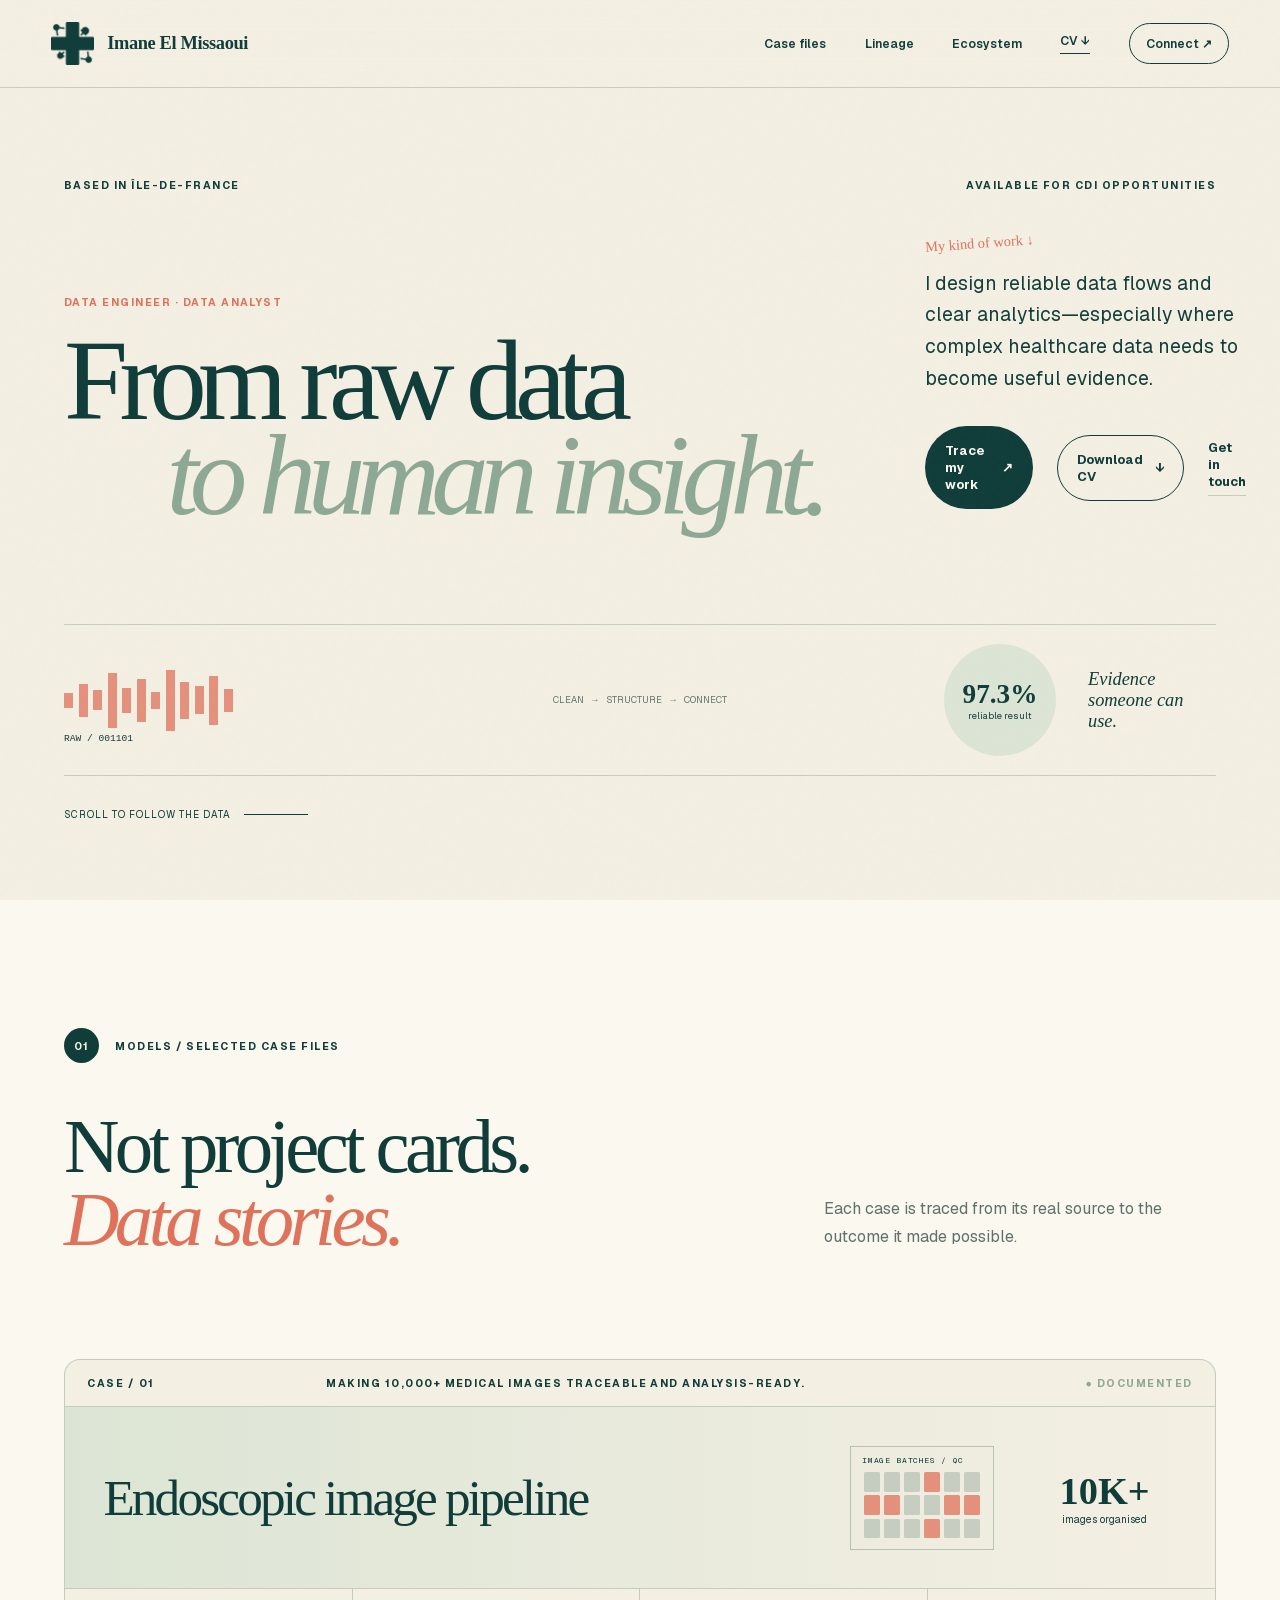
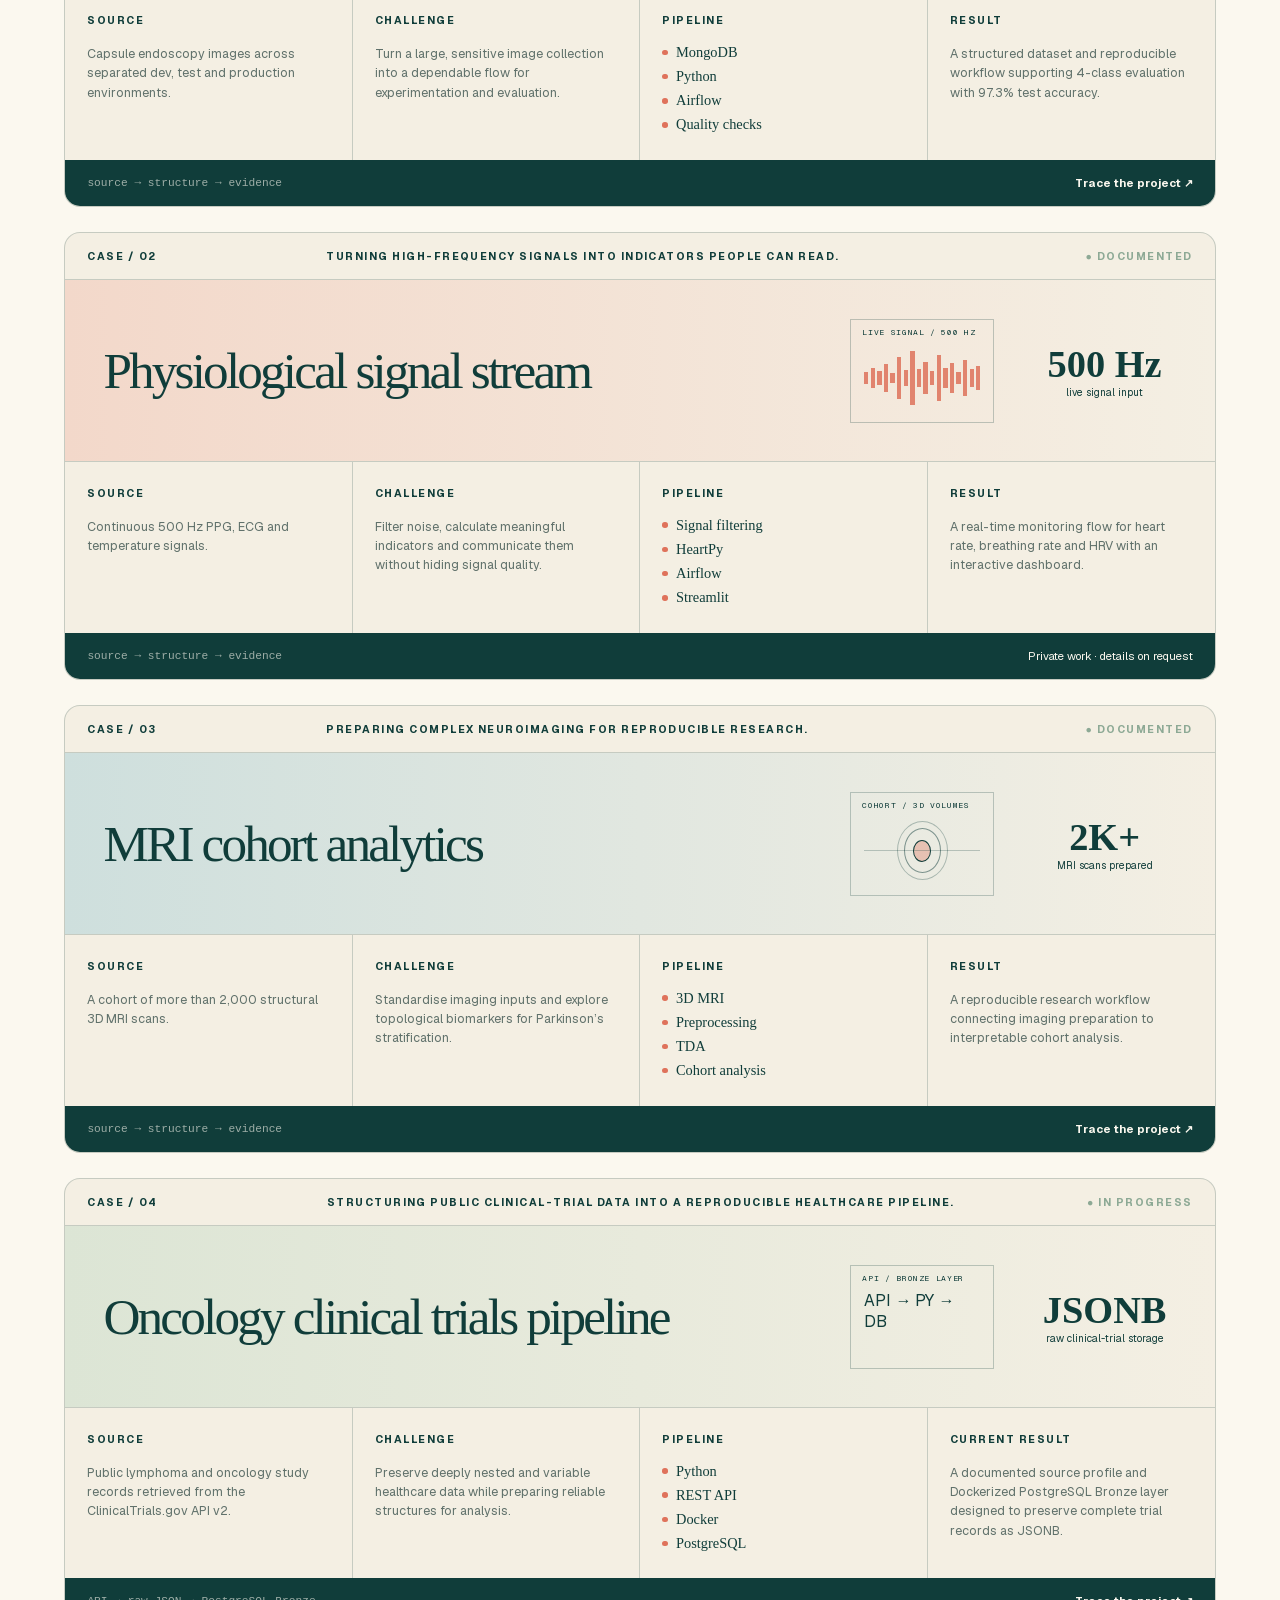
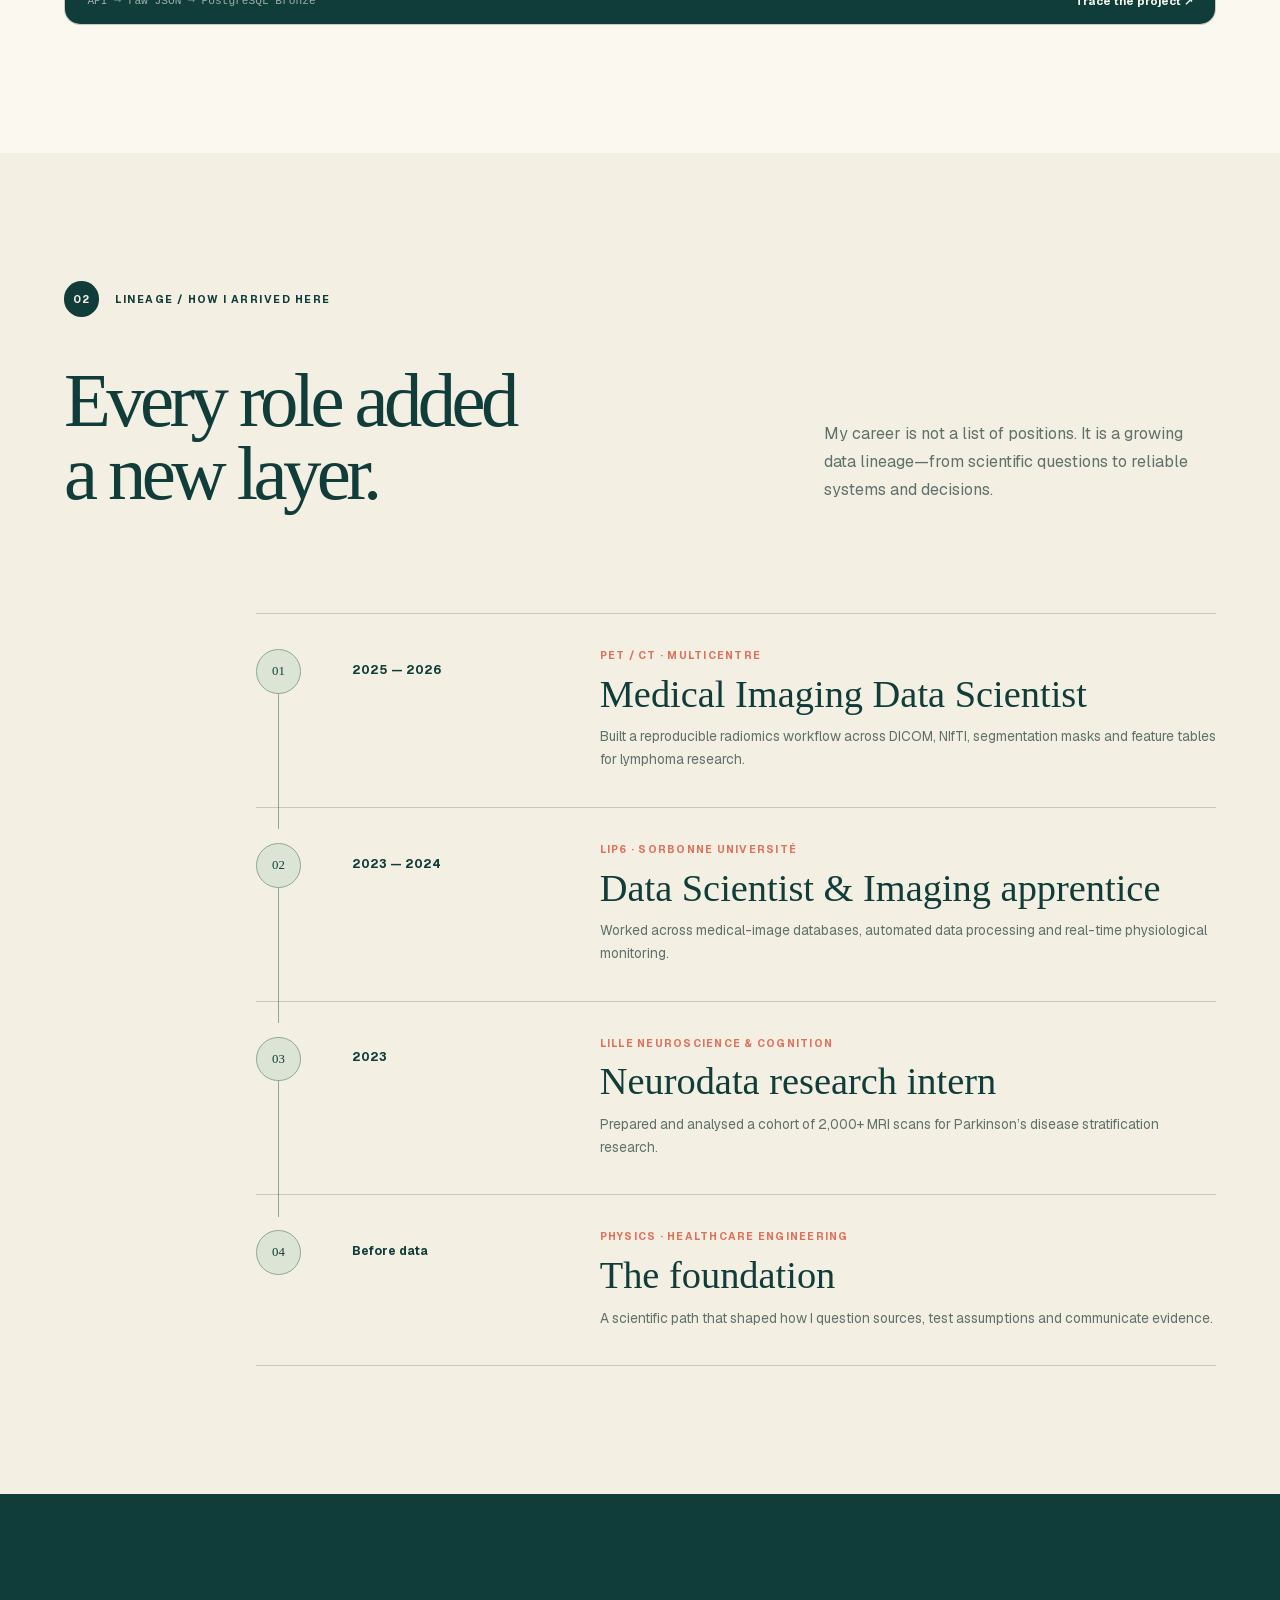
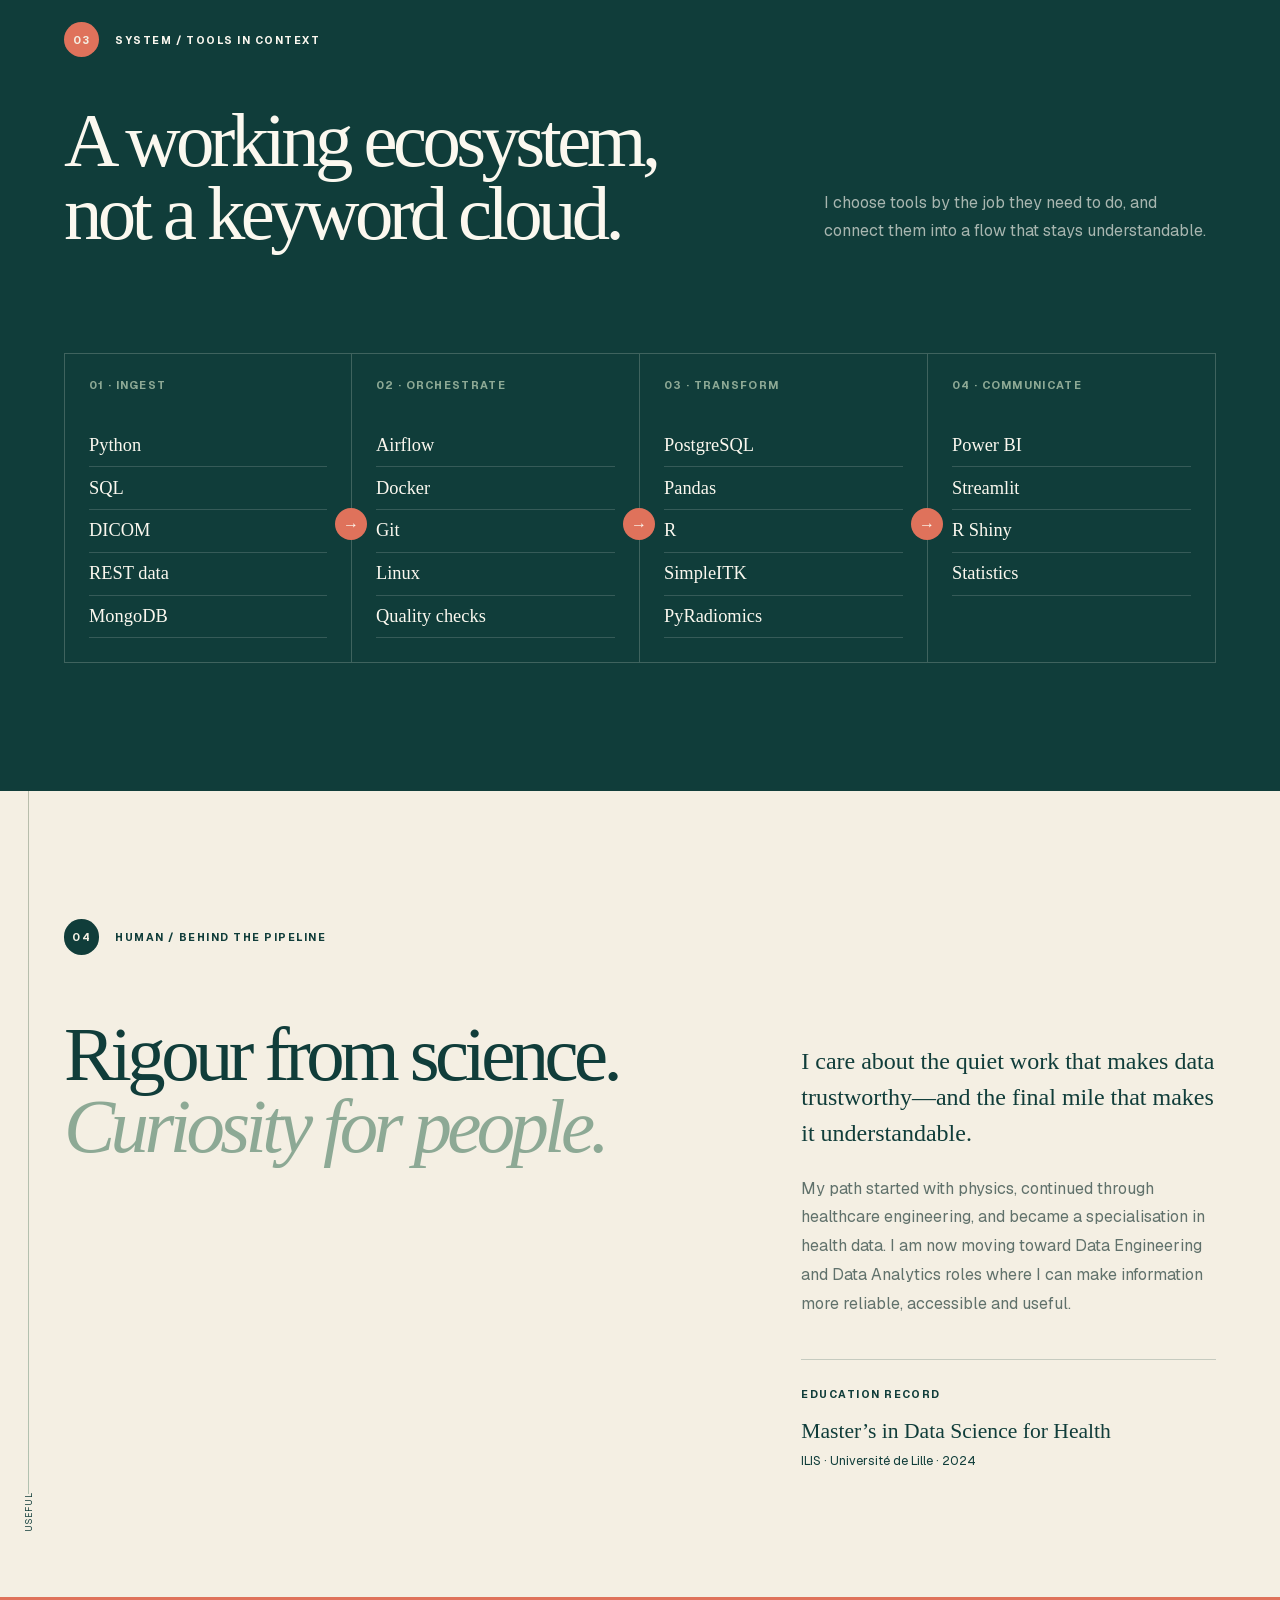
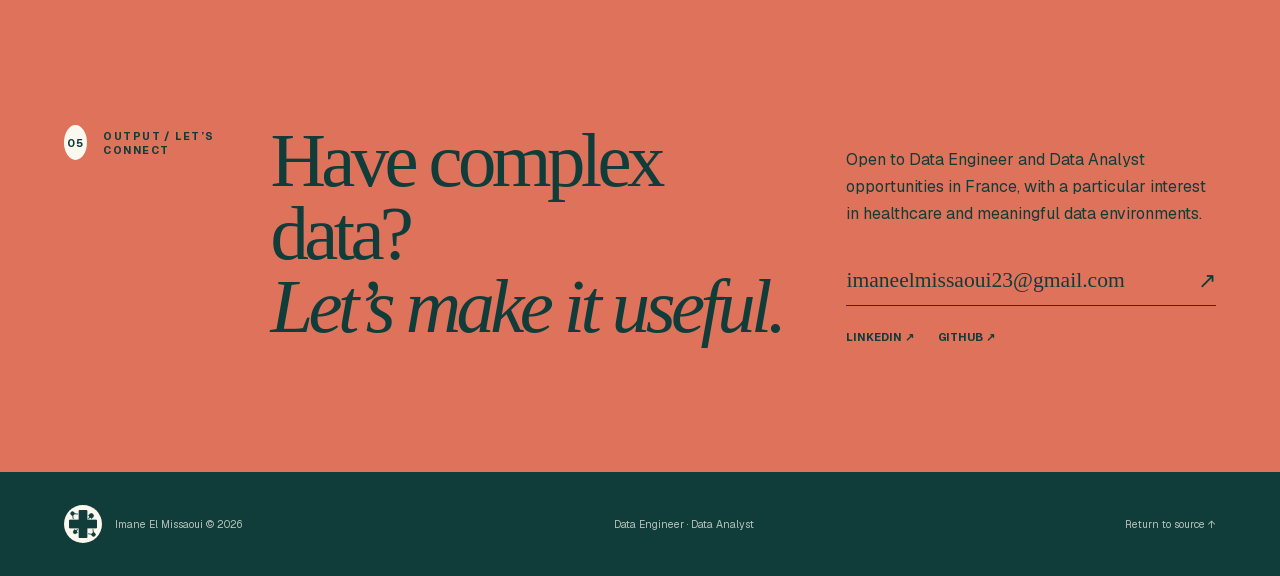
==== commit 3ade4ea0: "Update index.html" ====
--- a/index.html
+++ b/index.html
@@ -259,6 +259,90 @@
                 >Trace the project <span aria-hidden="true">↗</span></a>
               </div>
             </article>
+
+                        <article class="case-file sage" data-reveal>
+              <div class="case-top">
+                <span>CASE / 04</span>
+                <span>Structuring public clinical-trial data into a reproducible healthcare pipeline.</span>
+                <span class="case-status">● in progress</span>
+              </div>
+            
+              <div class="case-title">
+                <h3>Oncology clinical trials pipeline</h3>
+            
+                <div class="case-evidence">
+                  <div
+                    class="project-proof pipeline"
+                    aria-label="ClinicalTrials.gov API to PostgreSQL Bronze pipeline"
+                  >
+                    <span class="proof-kicker">API / Bronze layer</span>
+            
+                    <div class="pipeline-proof" aria-hidden="true">
+                      <span>API</span>
+                      <i>→</i>
+                      <span>PY</span>
+                      <i>→</i>
+                      <span>DB</span>
+                    </div>
+                  </div>
+            
+                  <div class="case-metric">
+                    <strong>JSONB</strong>
+                    <span>raw clinical-trial storage</span>
+                  </div>
+                </div>
+              </div>
+            
+              <div class="case-trace">
+                <div>
+                  <span>Source</span>
+                  <p>
+                    Public lymphoma and oncology study records retrieved from the
+                    ClinicalTrials.gov API v2.
+                  </p>
+                </div>
+            
+                <div>
+                  <span>Challenge</span>
+                  <p>
+                    Preserve deeply nested and variable healthcare data while preparing
+                    reliable structures for analysis.
+                  </p>
+                </div>
+            
+                <div class="pipeline-cell">
+                  <span>Pipeline</span>
+                  <ul>
+                    <li>Python</li>
+                    <li>REST API</li>
+                    <li>Docker</li>
+                    <li>PostgreSQL</li>
+                  </ul>
+                </div>
+            
+                <div>
+                  <span>Current result</span>
+                  <p>
+                    A documented source profile and Dockerized PostgreSQL Bronze layer
+                    designed to preserve complete trial records as JSONB.
+                  </p>
+                </div>
+              </div>
+            
+              <div class="case-footer">
+                <span>API → raw JSON → PostgreSQL Bronze</span>
+            
+                <a
+                  href="https://github.com/imaneelmissaoui/clinical-trials-oncology-pipeline"
+                  target="_blank"
+                  rel="noopener noreferrer"
+                >
+                  Trace the project <span aria-hidden="true">↗</span>
+                </a>
+              </div>
+            </article>
+
+            
           </div>
         </section>
 
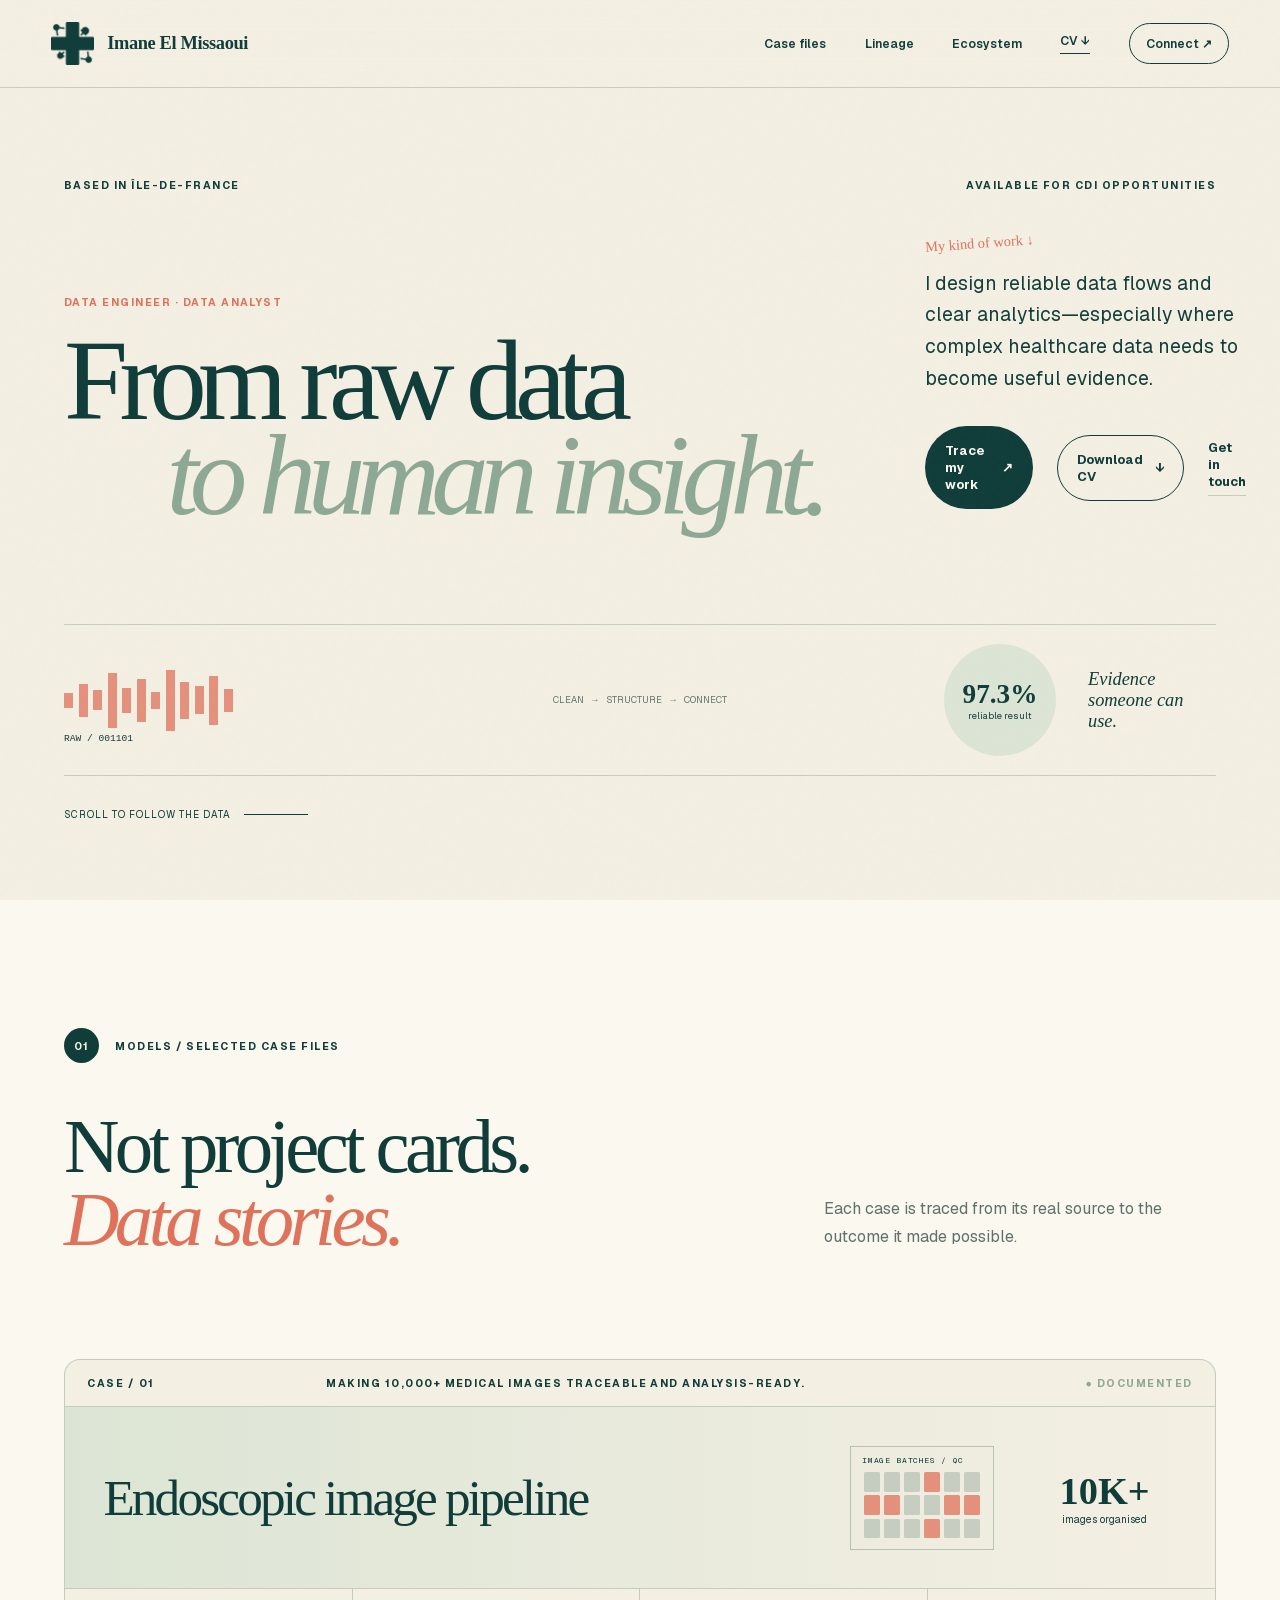
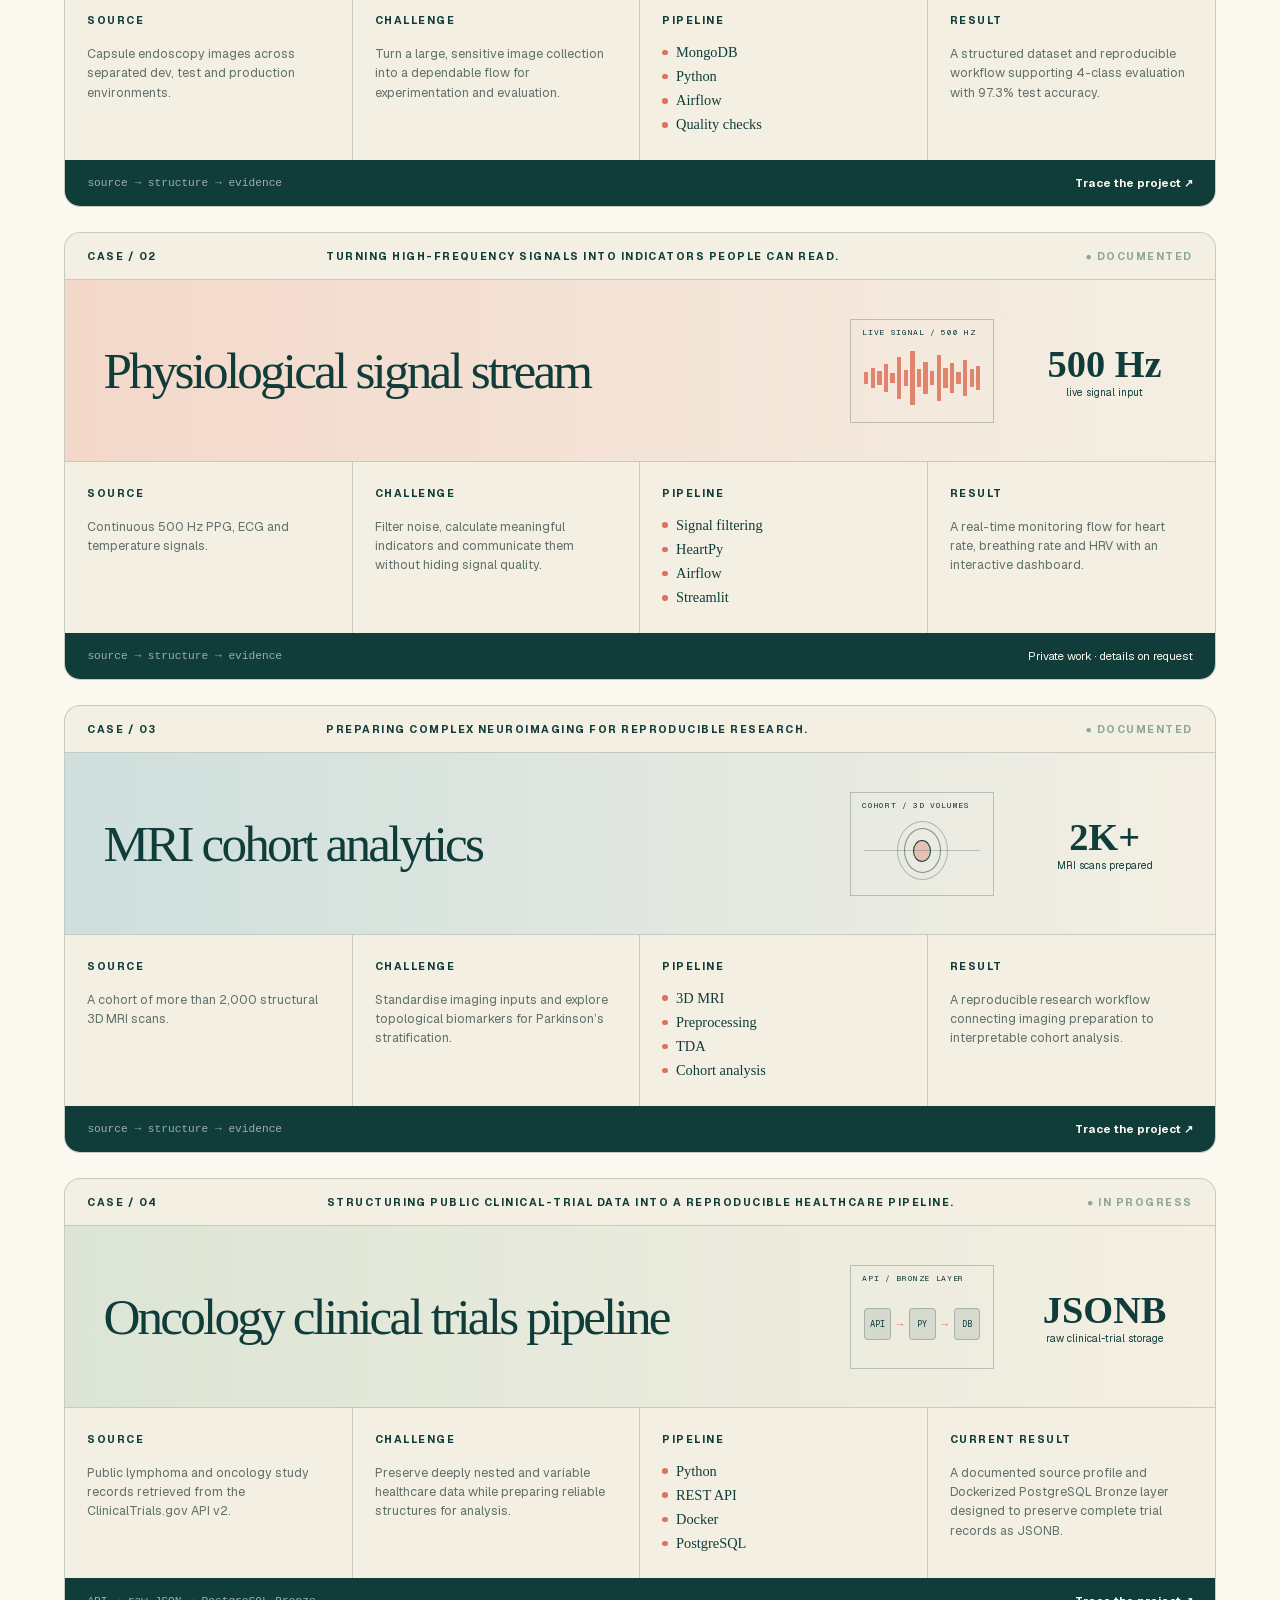
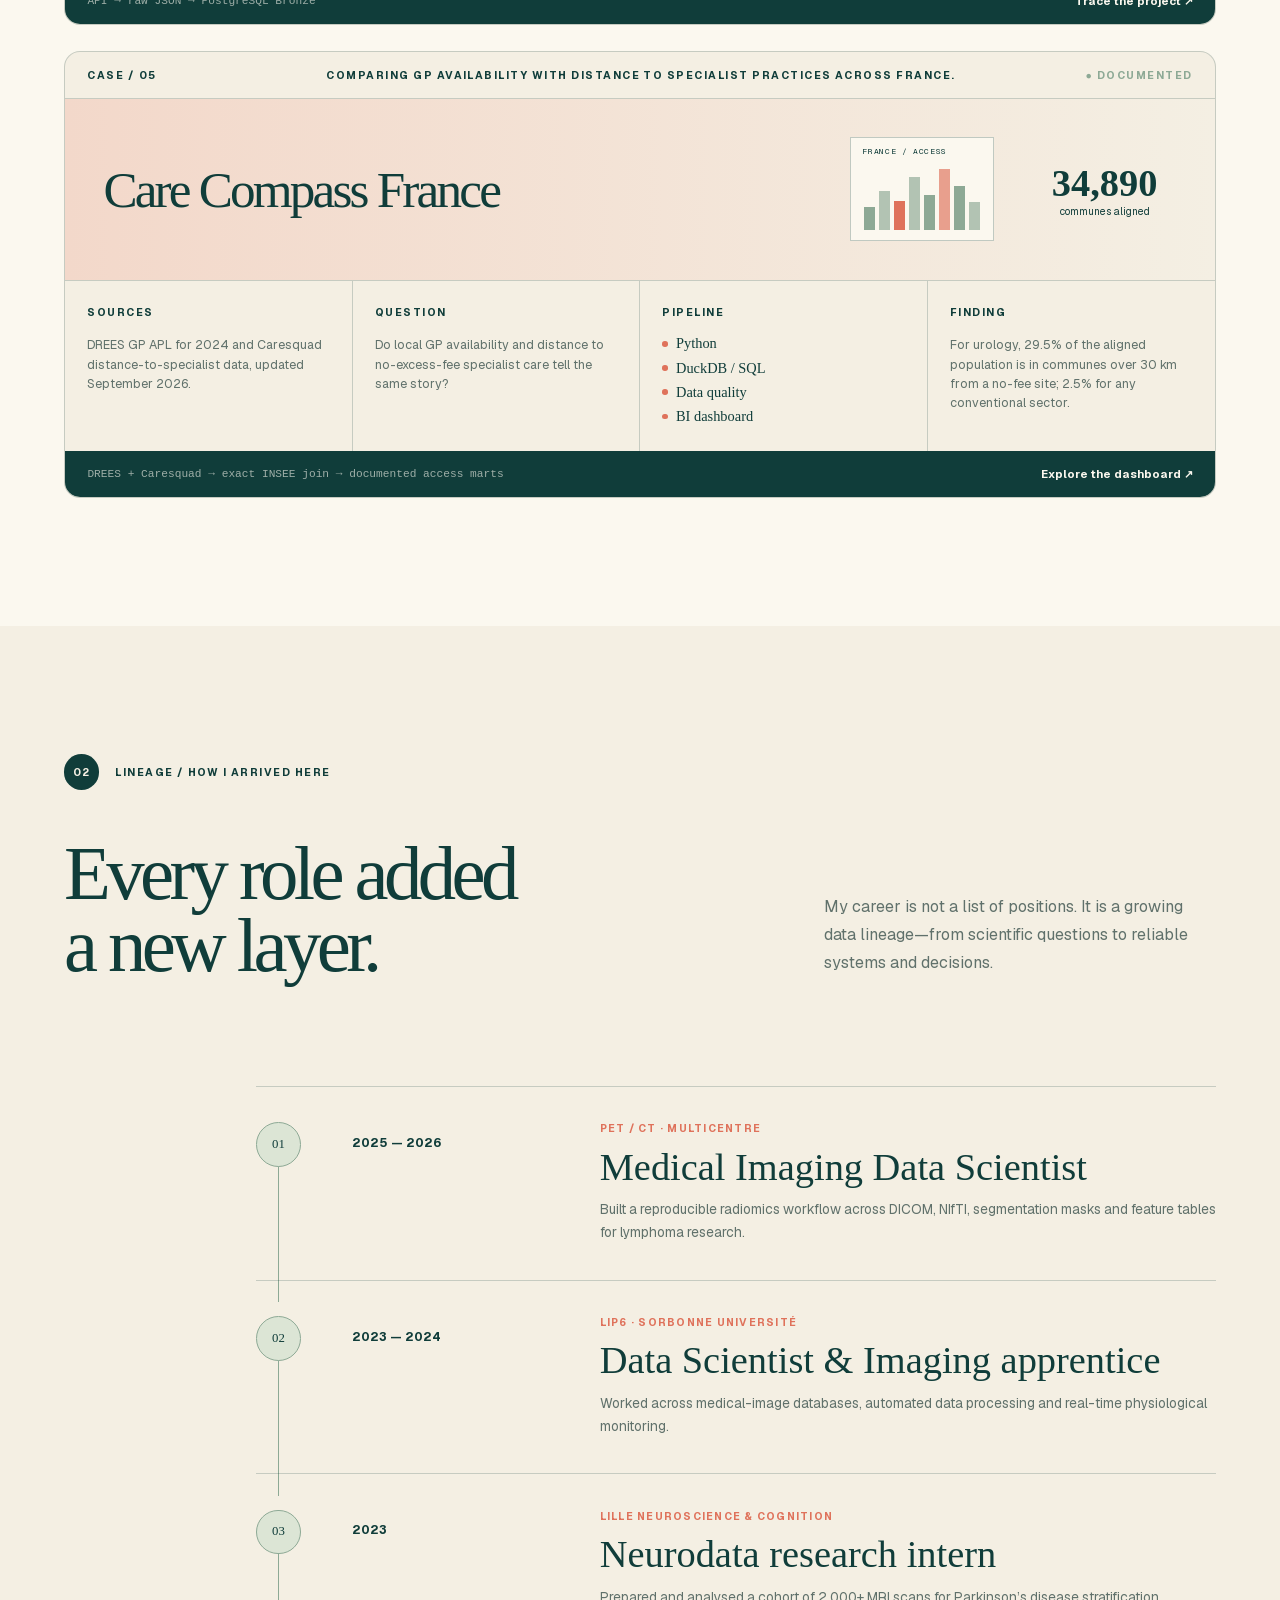
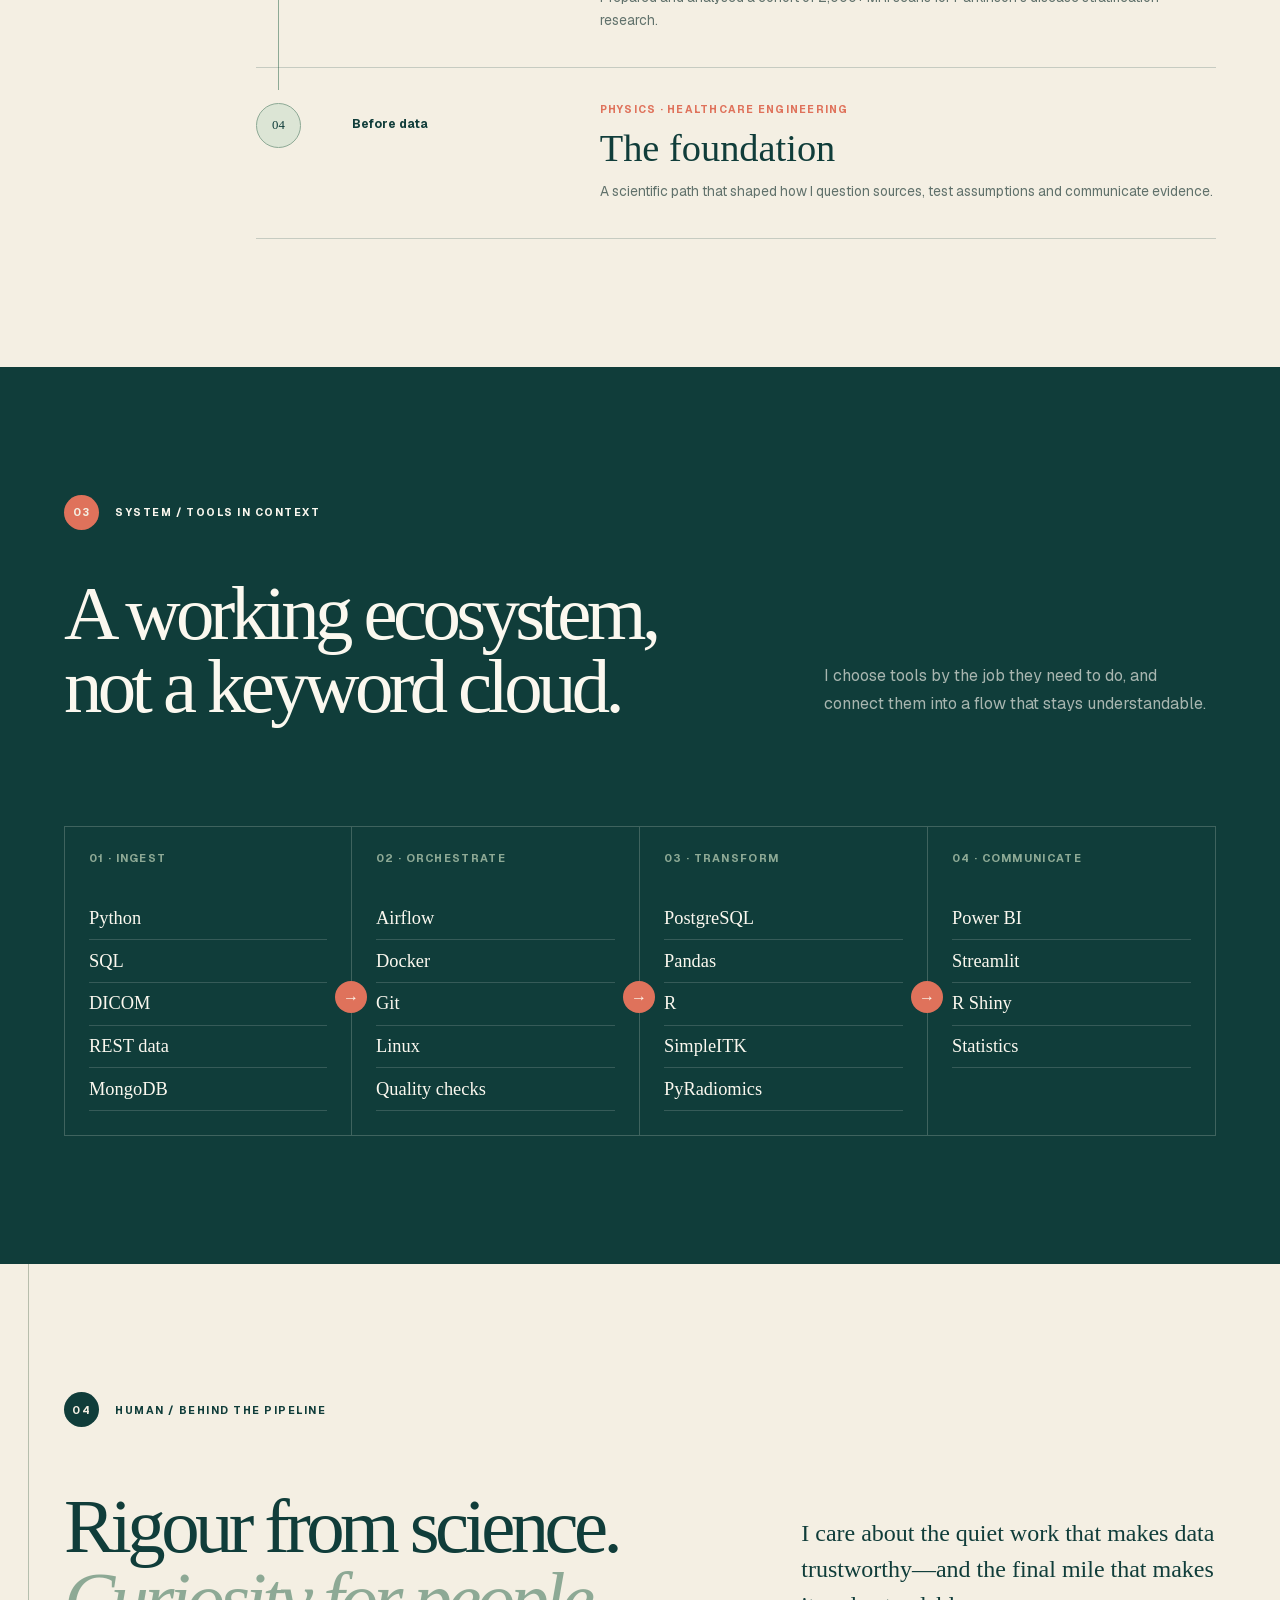
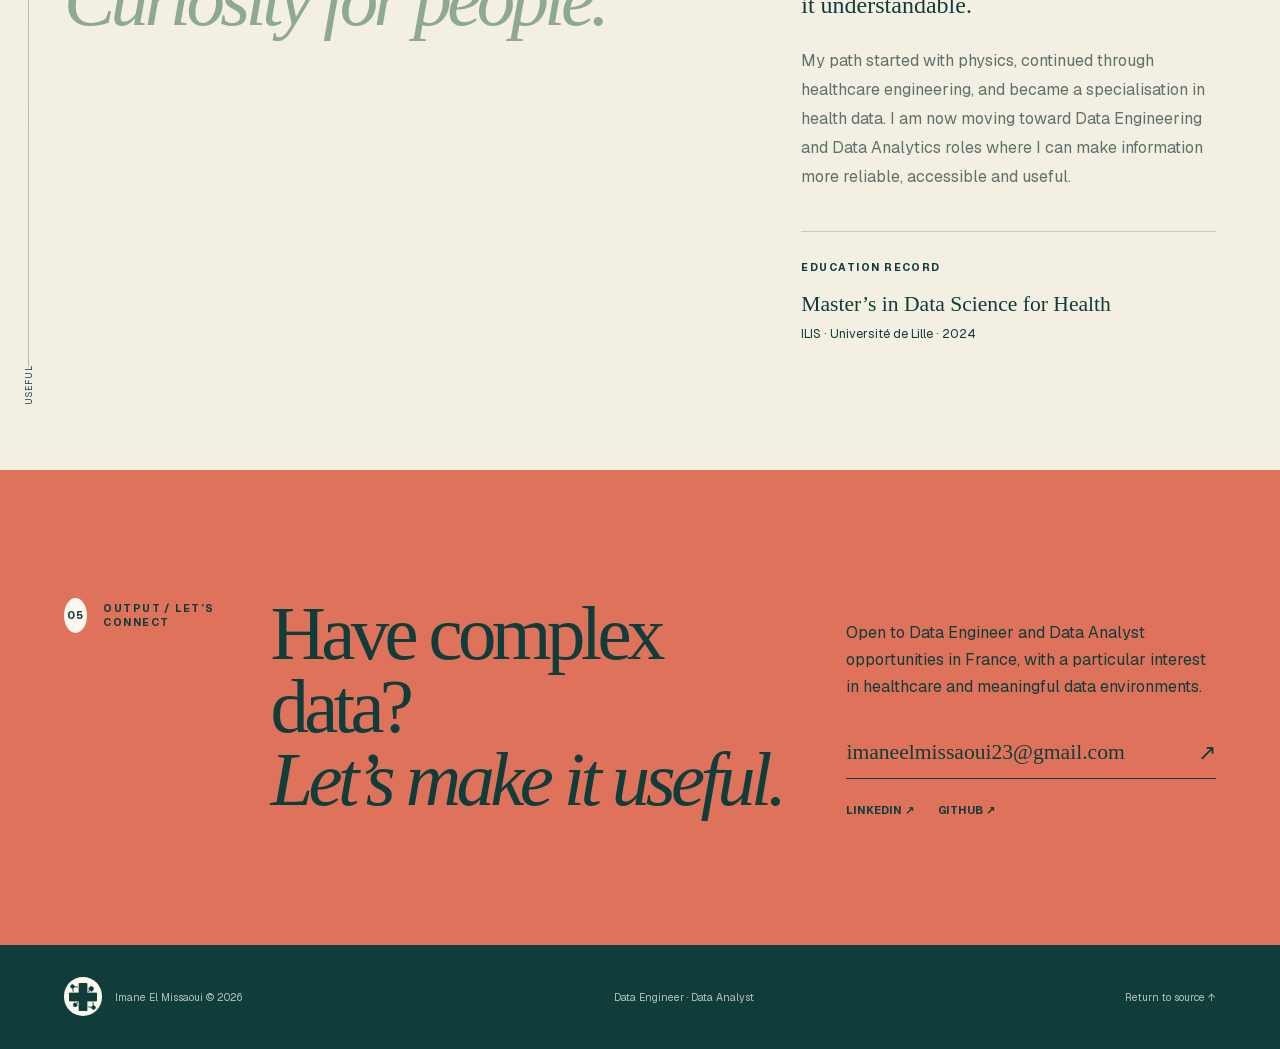
==== commit 87e84446: "Add Care Compass France portfolio case" ====
--- a/index.html
+++ b/index.html
@@ -260,7 +260,7 @@
               </div>
             </article>
 
-                        <article class="case-file sage" data-reveal>
+            <article class="case-file sage" data-reveal>
               <div class="case-top">
                 <span>CASE / 04</span>
                 <span>Structuring public clinical-trial data into a reproducible healthcare pipeline.</span>
@@ -338,6 +338,68 @@
                   rel="noopener noreferrer"
                 >
                   Trace the project <span aria-hidden="true">↗</span>
+                </a>
+              </div>
+            </article>
+
+            <article class="case-file coral" data-reveal>
+              <div class="case-top">
+                <span>CASE / 05</span>
+                <span>Comparing GP availability with distance to specialist practices across France.</span>
+                <span class="case-status">● documented</span>
+              </div>
+
+              <div class="case-title">
+                <h3>Care Compass France</h3>
+                <div class="case-evidence">
+                  <div class="project-proof access" aria-label="Commune-level healthcare access dashboard">
+                    <span class="proof-kicker">France / access</span>
+                    <div class="access-mini-bars" aria-hidden="true">
+                      <i style="--bar-height: 34%"></i>
+                      <i style="--bar-height: 58%"></i>
+                      <i style="--bar-height: 43%"></i>
+                      <i style="--bar-height: 79%"></i>
+                      <i style="--bar-height: 52%"></i>
+                      <i style="--bar-height: 92%"></i>
+                      <i style="--bar-height: 66%"></i>
+                      <i style="--bar-height: 42%"></i>
+                    </div>
+                  </div>
+                  <div class="case-metric">
+                    <strong>34,890</strong>
+                    <span>communes aligned</span>
+                  </div>
+                </div>
+              </div>
+
+              <div class="case-trace">
+                <div>
+                  <span>Sources</span>
+                  <p>DREES GP APL for 2024 and Caresquad distance-to-specialist data, updated September 2026.</p>
+                </div>
+                <div>
+                  <span>Question</span>
+                  <p>Do local GP availability and distance to no-excess-fee specialist care tell the same story?</p>
+                </div>
+                <div class="pipeline-cell">
+                  <span>Pipeline</span>
+                  <ul>
+                    <li>Python</li>
+                    <li>DuckDB / SQL</li>
+                    <li>Data quality</li>
+                    <li>BI dashboard</li>
+                  </ul>
+                </div>
+                <div>
+                  <span>Finding</span>
+                  <p>For urology, 29.5% of the aligned population is in communes over 30 km from a no-fee site; 2.5% for any conventional sector.</p>
+                </div>
+              </div>
+
+              <div class="case-footer">
+                <span>DREES + Caresquad → exact INSEE join → documented access marts</span>
+                <a href="projects/care-compass/">
+                  Explore the dashboard <span aria-hidden="true">↗</span>
                 </a>
               </div>
             </article>
--- a/styles.css
+++ b/styles.css
@@ -183,12 +183,46 @@
 .image-batches i:nth-child(4n), .image-batches i:nth-child(7), .image-batches i:nth-child(11) { background: var(--coral); opacity: .75; }
 .signal-proof { align-items: center; display: flex; gap: .14rem; height: 100%; }
 .signal-proof i { background: var(--coral); display: block; flex: 1; opacity: .85; }
+.project-proof.access { background: var(--paper-2); }
+.access-mini-bars { align-items: end; display: flex; gap: .25rem; height: 100%; }
+.access-mini-bars i { background: var(--sage); display: block; flex: 1; height: var(--bar-height); }
+.access-mini-bars i:nth-child(3n) { background: var(--coral); }
+.access-mini-bars i:nth-child(2n) { opacity: .66; }
 .mri-proof { align-items: center; display: flex; height: 100%; justify-content: center; position: relative; }
 .mri-proof i { border: 1px solid var(--ink); border-radius: 50%; position: absolute; }
 .mri-proof i:nth-child(1) { height: 3.7rem; opacity: .3; width: 3.2rem; }
 .mri-proof i:nth-child(2) { height: 2.8rem; opacity: .5; width: 2.3rem; }
 .mri-proof i:nth-child(3) { background: color-mix(in srgb, var(--coral) 35%, transparent); height: 1.4rem; width: 1.15rem; }
 .mri-proof span { background: var(--ink); height: 1px; opacity: .25; position: absolute; width: 100%; }
+
+.pipeline-proof {
+  align-items: center;
+  display: flex;
+  gap: 0.35rem;
+  height: 100%;
+  justify-content: center;
+}
+
+.pipeline-proof span {
+  align-items: center;
+  background: color-mix(in srgb, var(--ink) 10%, transparent);
+  border: 1px solid color-mix(in srgb, var(--ink) 25%, transparent);
+  border-radius: 0.25rem;
+  display: flex;
+  font-family: "Geist Mono", monospace;
+  font-size: 0.55rem;
+  height: 2rem;
+  justify-content: center;
+  width: 2rem;
+}
+
+.pipeline-proof i {
+  color: var(--coral);
+  font-family: "Geist Mono", monospace;
+  font-size: 0.7rem;
+  font-style: normal;
+}
+
 .case-trace { border-top: 1px solid var(--line); display: grid; grid-template-columns: repeat(4, 1fr); }
 .case-trace > div { border-right: 1px solid var(--line); min-height: 9.75rem; padding: 1.2rem 1.4rem; }
 .case-trace > div:last-child { border: 0; }
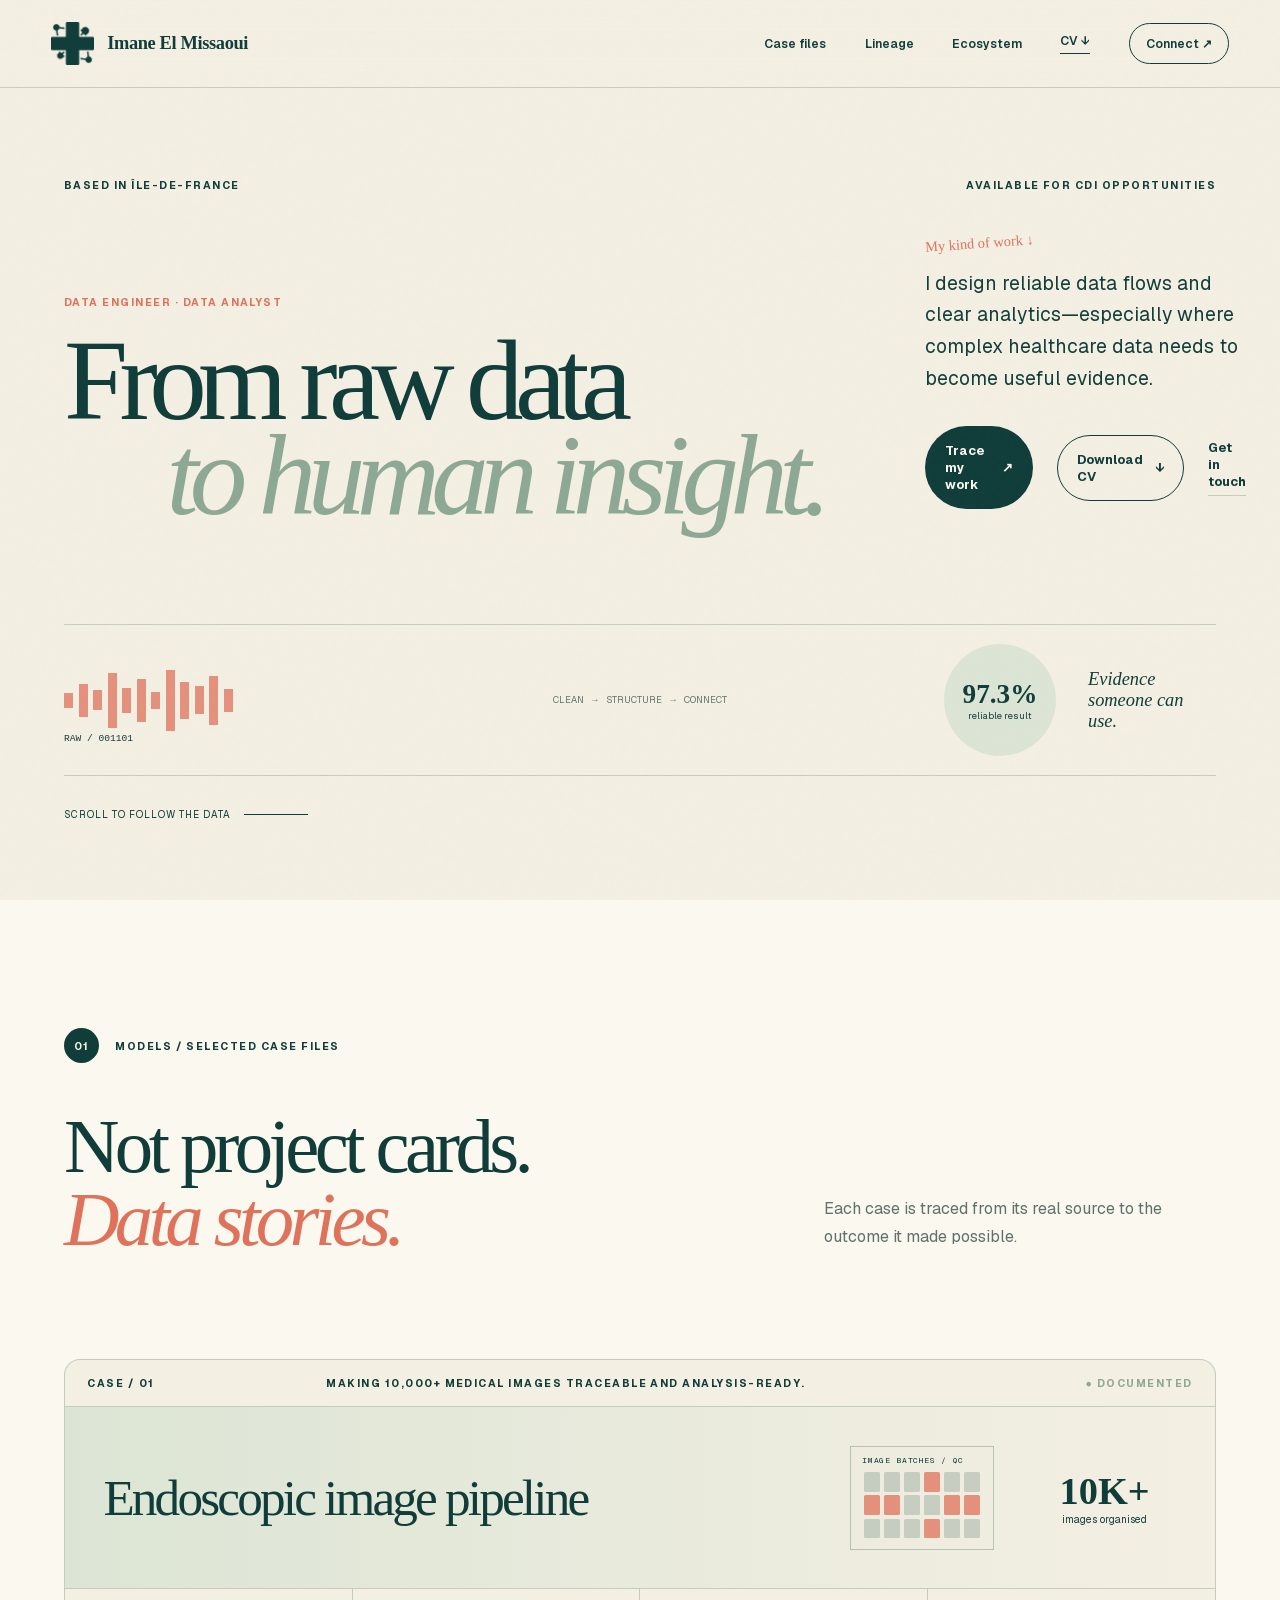
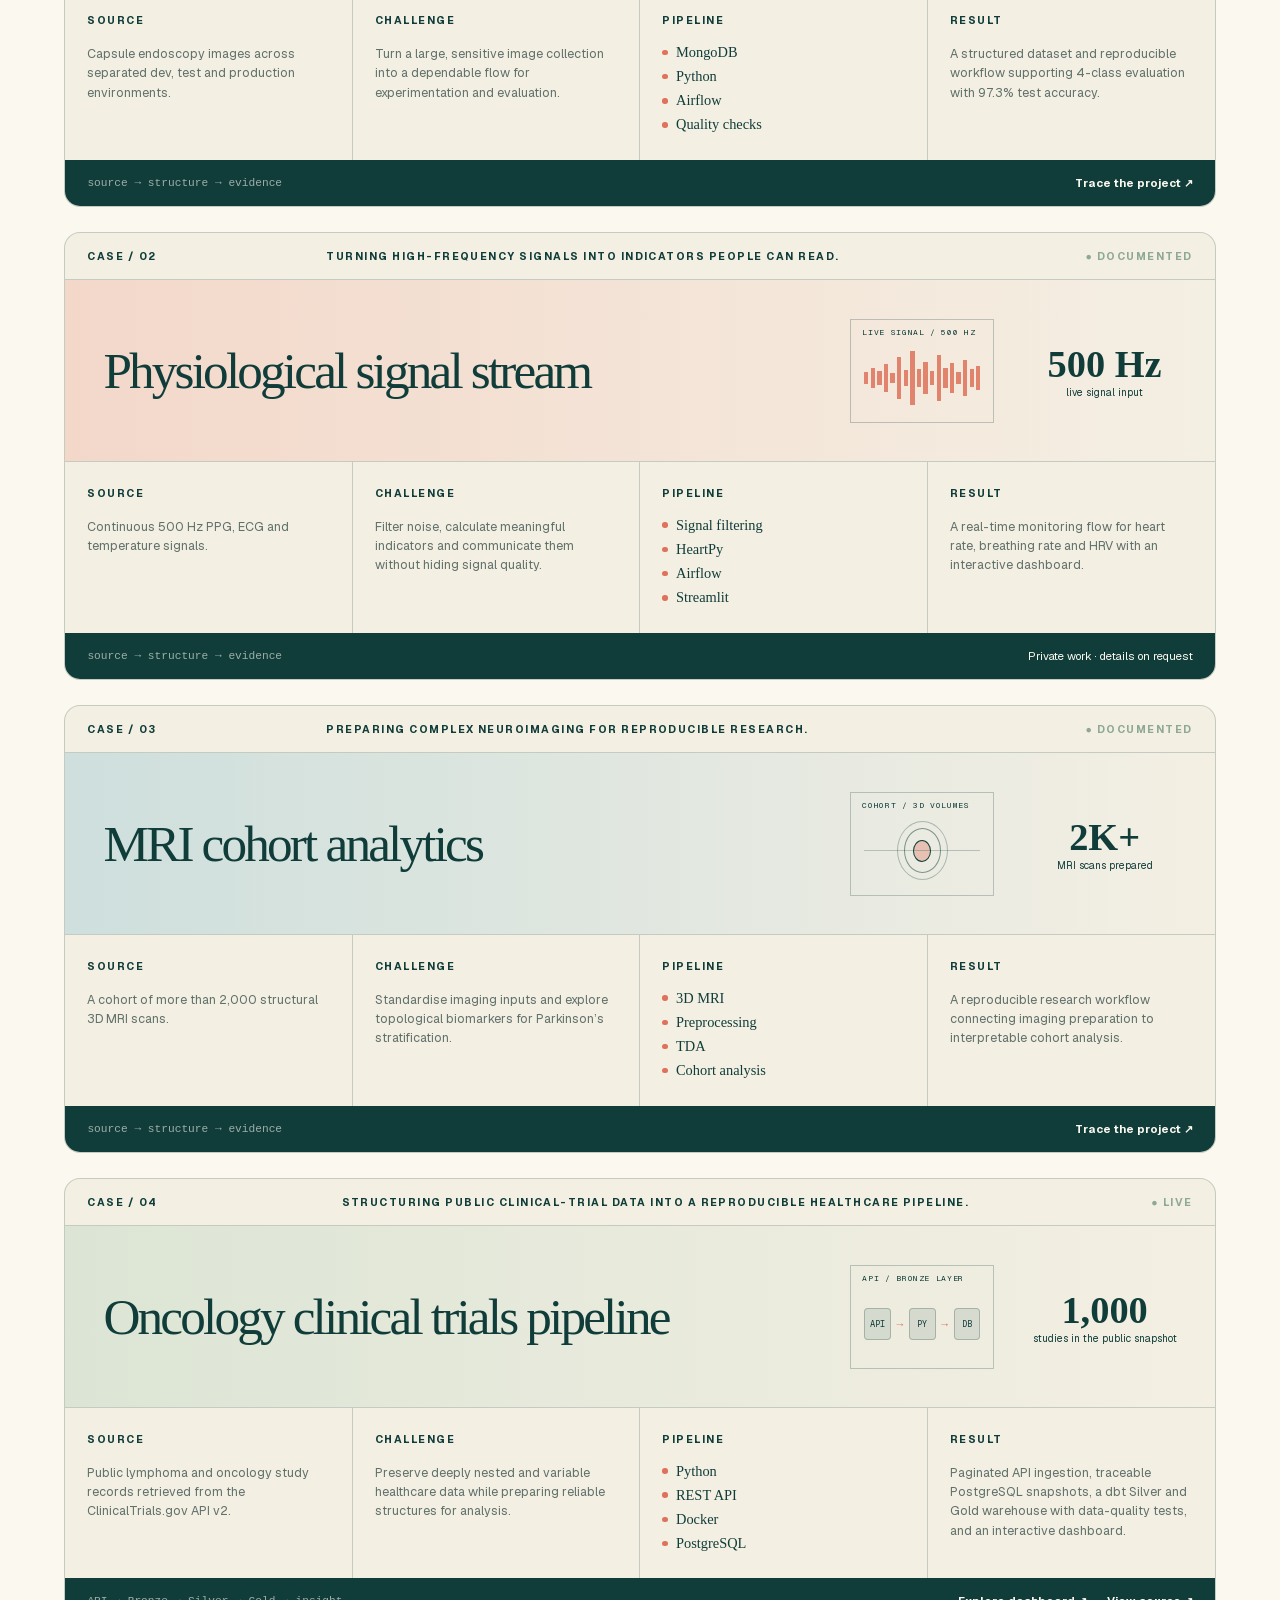
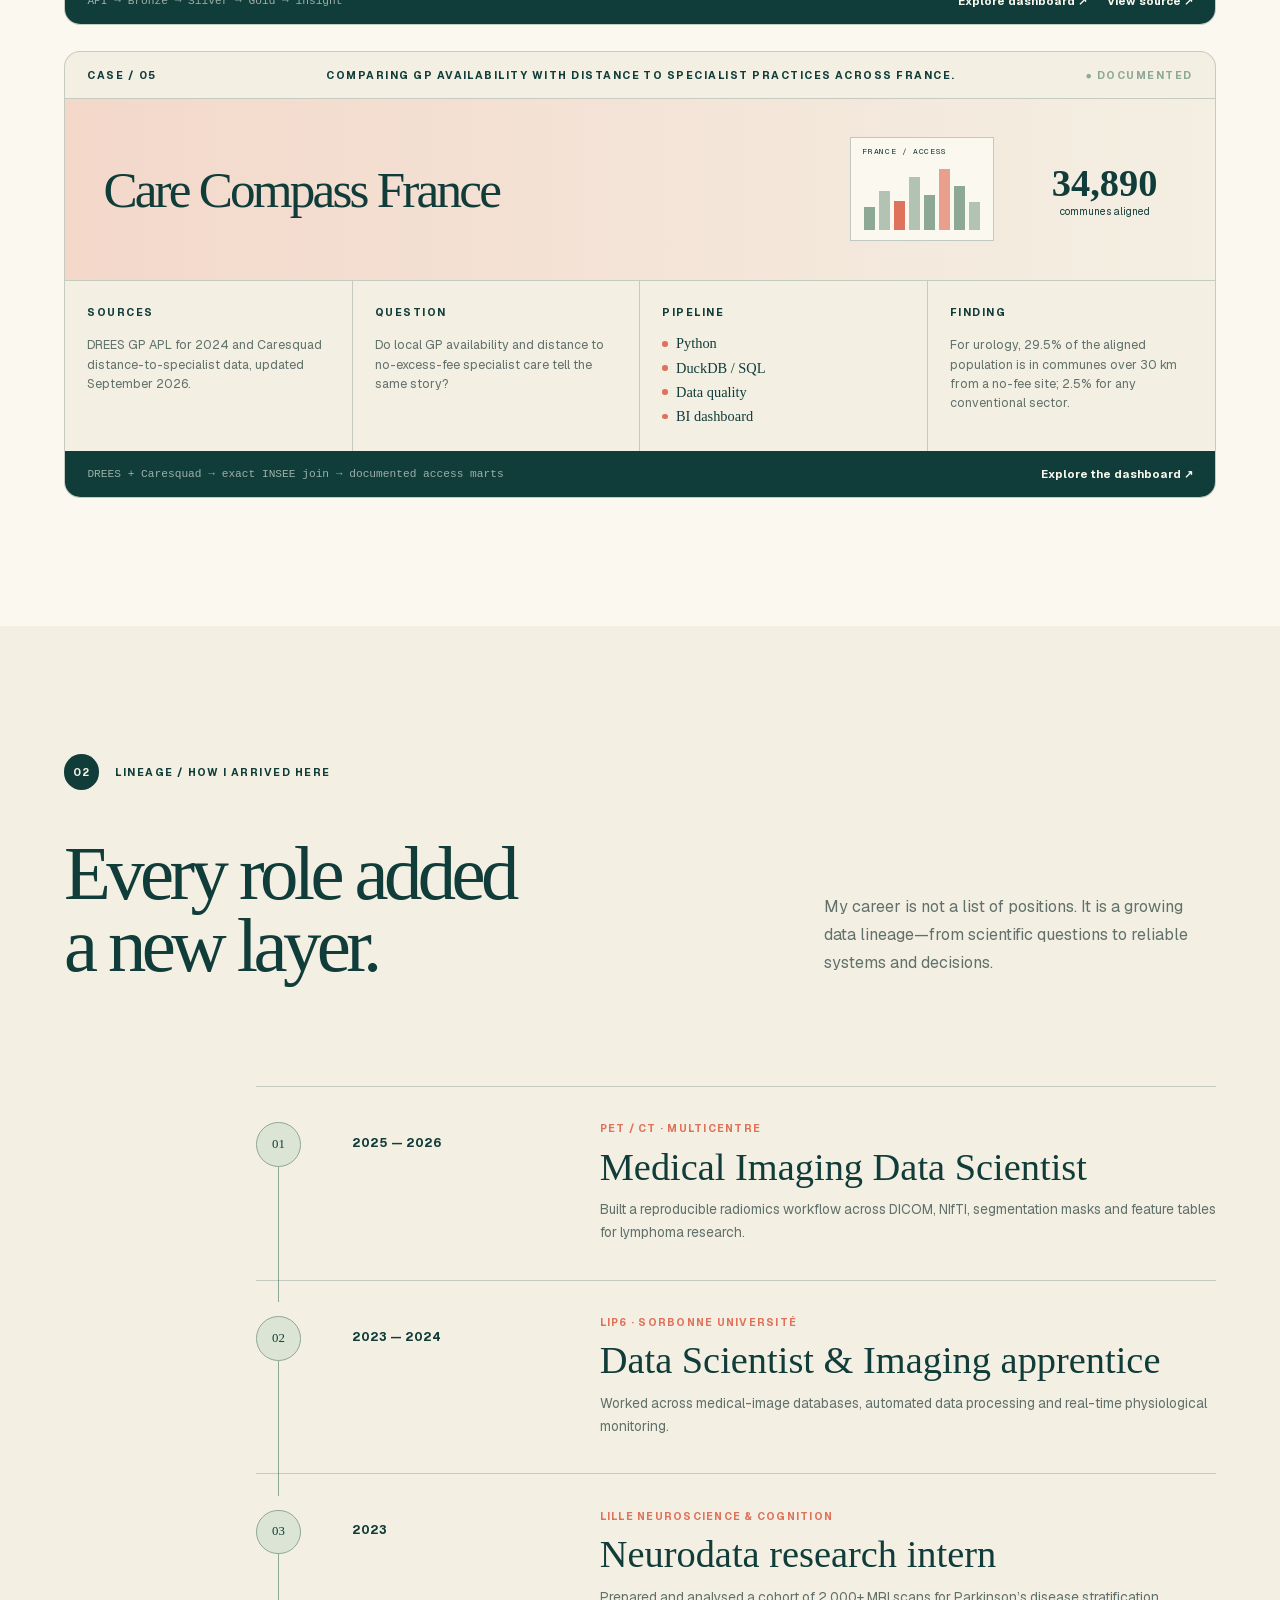
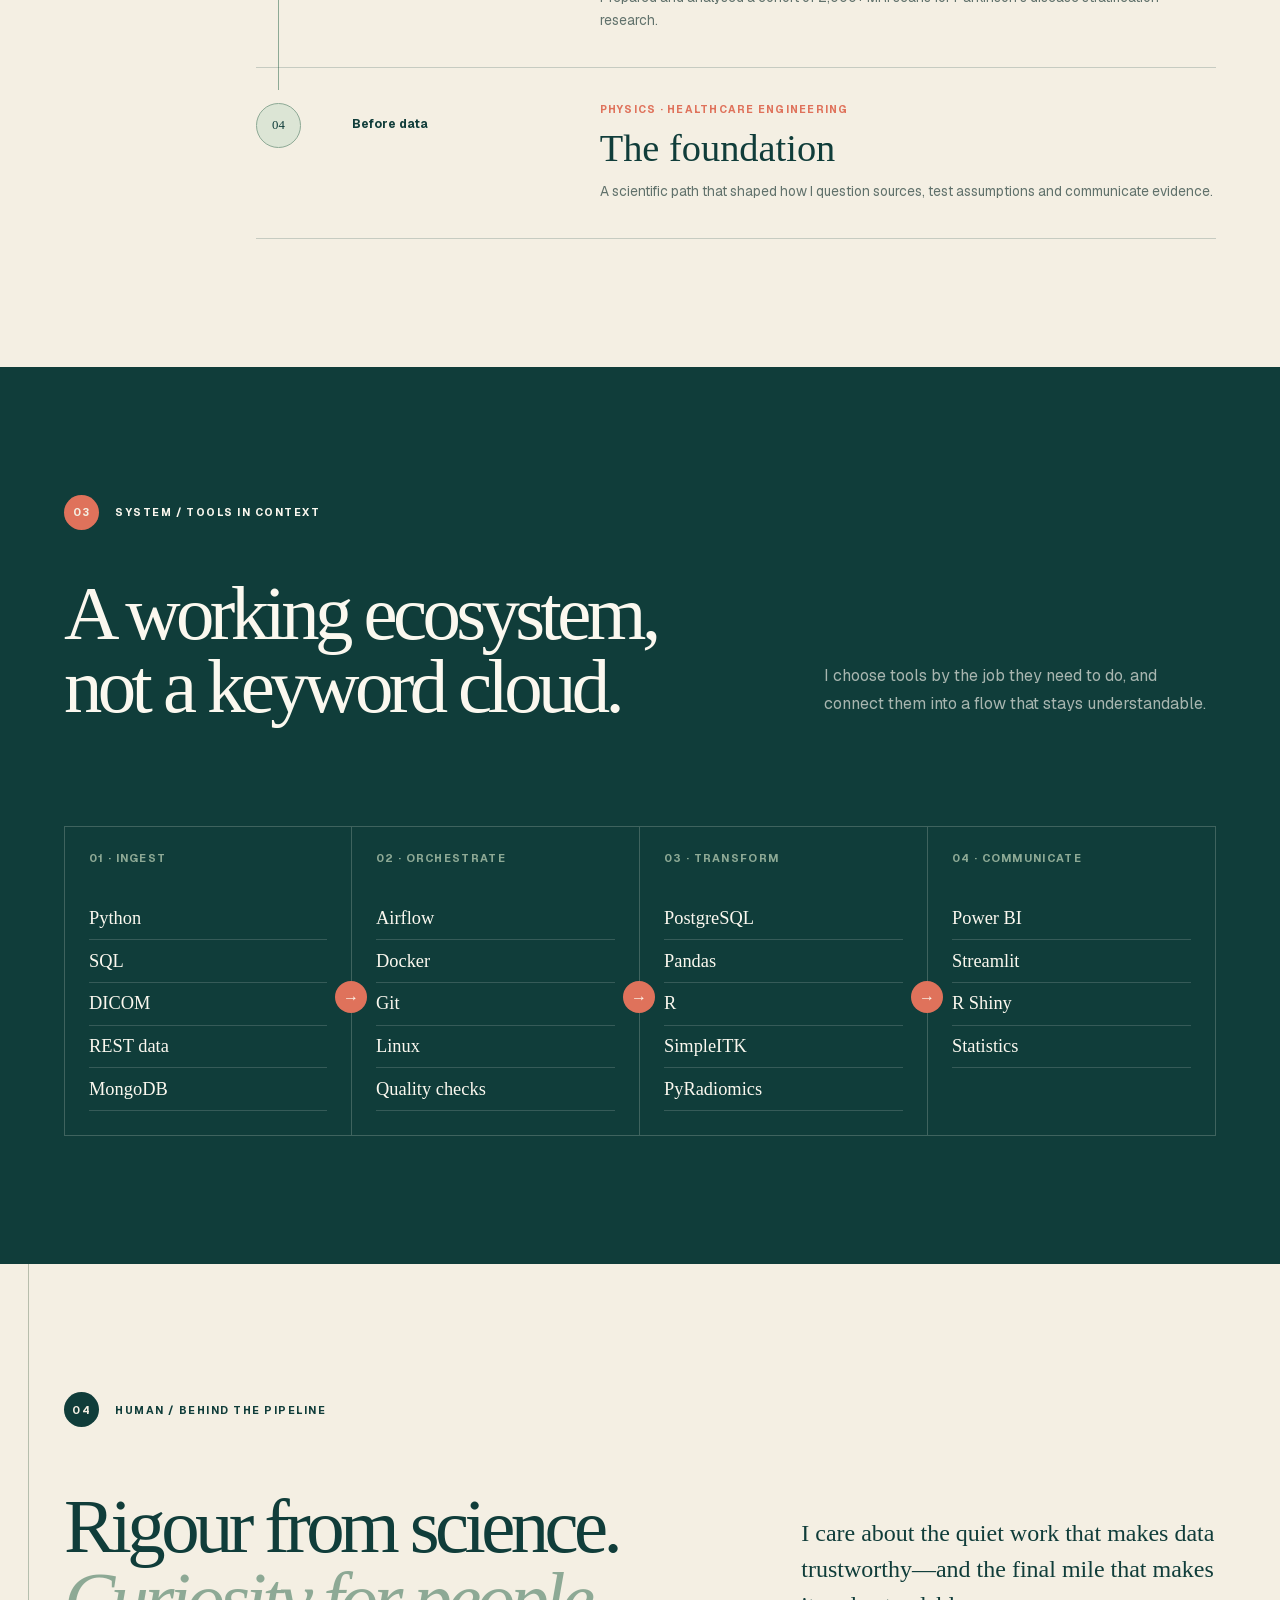
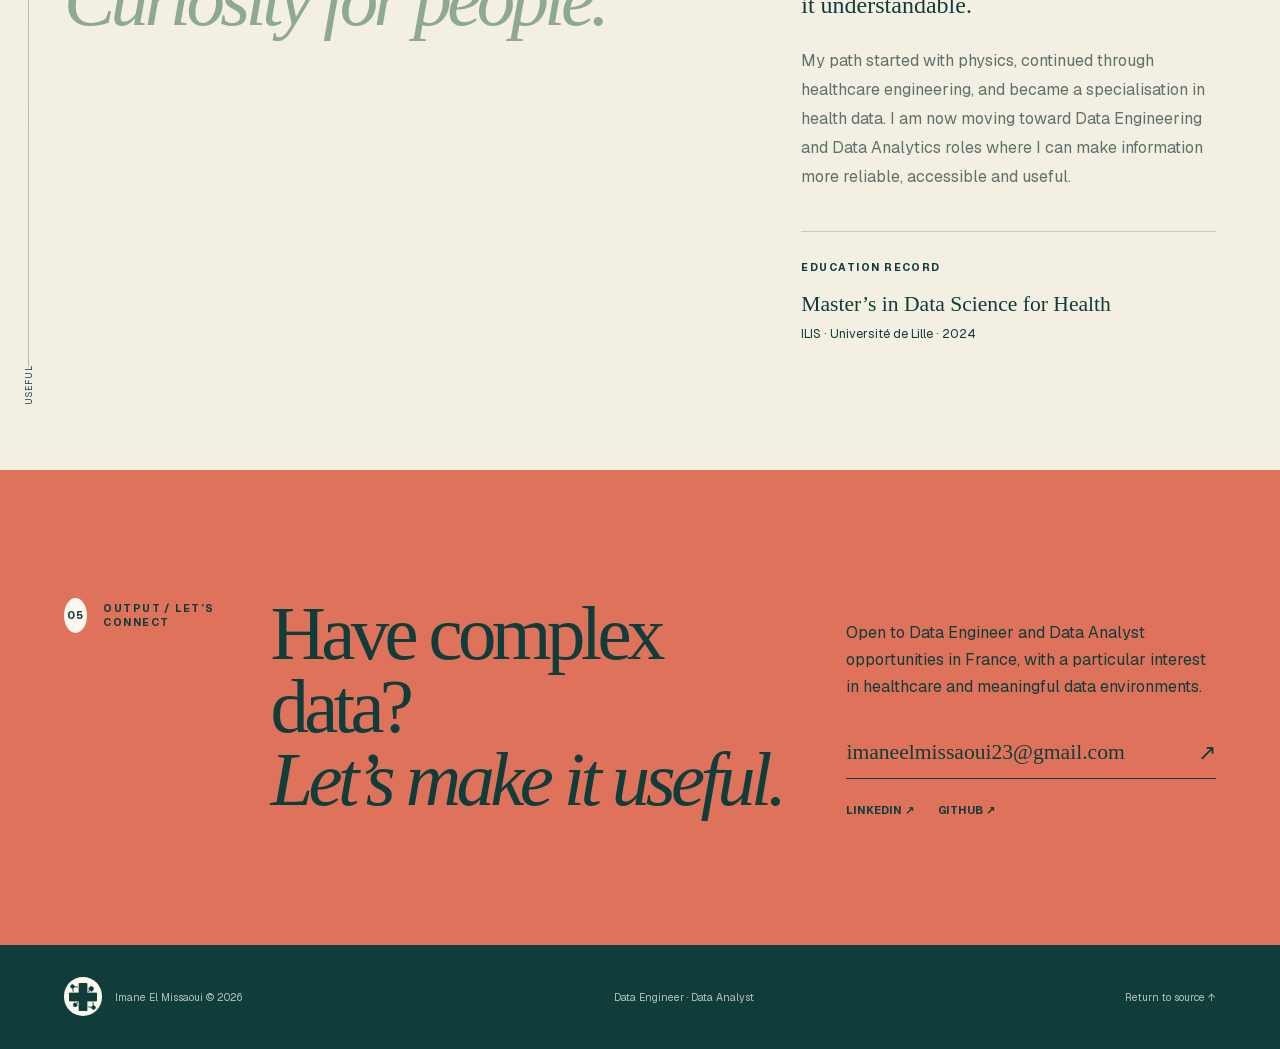
==== commit 6327c68e: "Add oncology trials dashboard to portfolio" ====
--- a/index.html
+++ b/index.html
@@ -264,7 +264,7 @@
               <div class="case-top">
                 <span>CASE / 04</span>
                 <span>Structuring public clinical-trial data into a reproducible healthcare pipeline.</span>
-                <span class="case-status">● in progress</span>
+                <span class="case-status">● live</span>
               </div>
             
               <div class="case-title">
@@ -287,8 +287,8 @@
                   </div>
             
                   <div class="case-metric">
-                    <strong>JSONB</strong>
-                    <span>raw clinical-trial storage</span>
+                    <strong>1,000</strong>
+                    <span>studies in the public snapshot</span>
                   </div>
                 </div>
               </div>
@@ -321,24 +321,20 @@
                 </div>
             
                 <div>
-                  <span>Current result</span>
+                  <span>Result</span>
                   <p>
-                    A documented source profile and Dockerized PostgreSQL Bronze layer
-                    designed to preserve complete trial records as JSONB.
+                    Paginated API ingestion, traceable PostgreSQL snapshots, a dbt Silver
+                    and Gold warehouse with data-quality tests, and an interactive dashboard.
                   </p>
                 </div>
               </div>
             
               <div class="case-footer">
-                <span>API → raw JSON → PostgreSQL Bronze</span>
-            
-                <a
-                  href="https://github.com/imaneelmissaoui/clinical-trials-oncology-pipeline"
-                  target="_blank"
-                  rel="noopener noreferrer"
-                >
-                  Trace the project <span aria-hidden="true">↗</span>
-                </a>
+                <span>API → Bronze → Silver → Gold → insight</span>
+                <span class="case-links">
+                  <a href="projects/clinical-trials-oncology-pipeline/">Explore dashboard <span aria-hidden="true">↗</span></a>
+                  <a href="https://github.com/imaneelmissaoui/clinical-trials-oncology-pipeline" target="_blank" rel="noopener noreferrer">View source <span aria-hidden="true">↗</span></a>
+                </span>
               </div>
             </article>
 
--- a/styles.css
+++ b/styles.css
@@ -233,6 +233,7 @@
 .case-footer { align-items: center; background: var(--ink); color: var(--paper-2); display: flex; font-size: .7rem; justify-content: space-between; padding: 1rem 1.4rem; }
 .case-footer > span:first-child { font-family: monospace; opacity: .6; }
 .case-footer a { font-weight: 700; }
+.case-footer .case-links { align-items: center; display: flex; gap: 1.2rem; }
 
 .lineage { background: var(--paper); }
 .lineage-map { margin-left: clamp(0rem, 15vw, 13rem); }
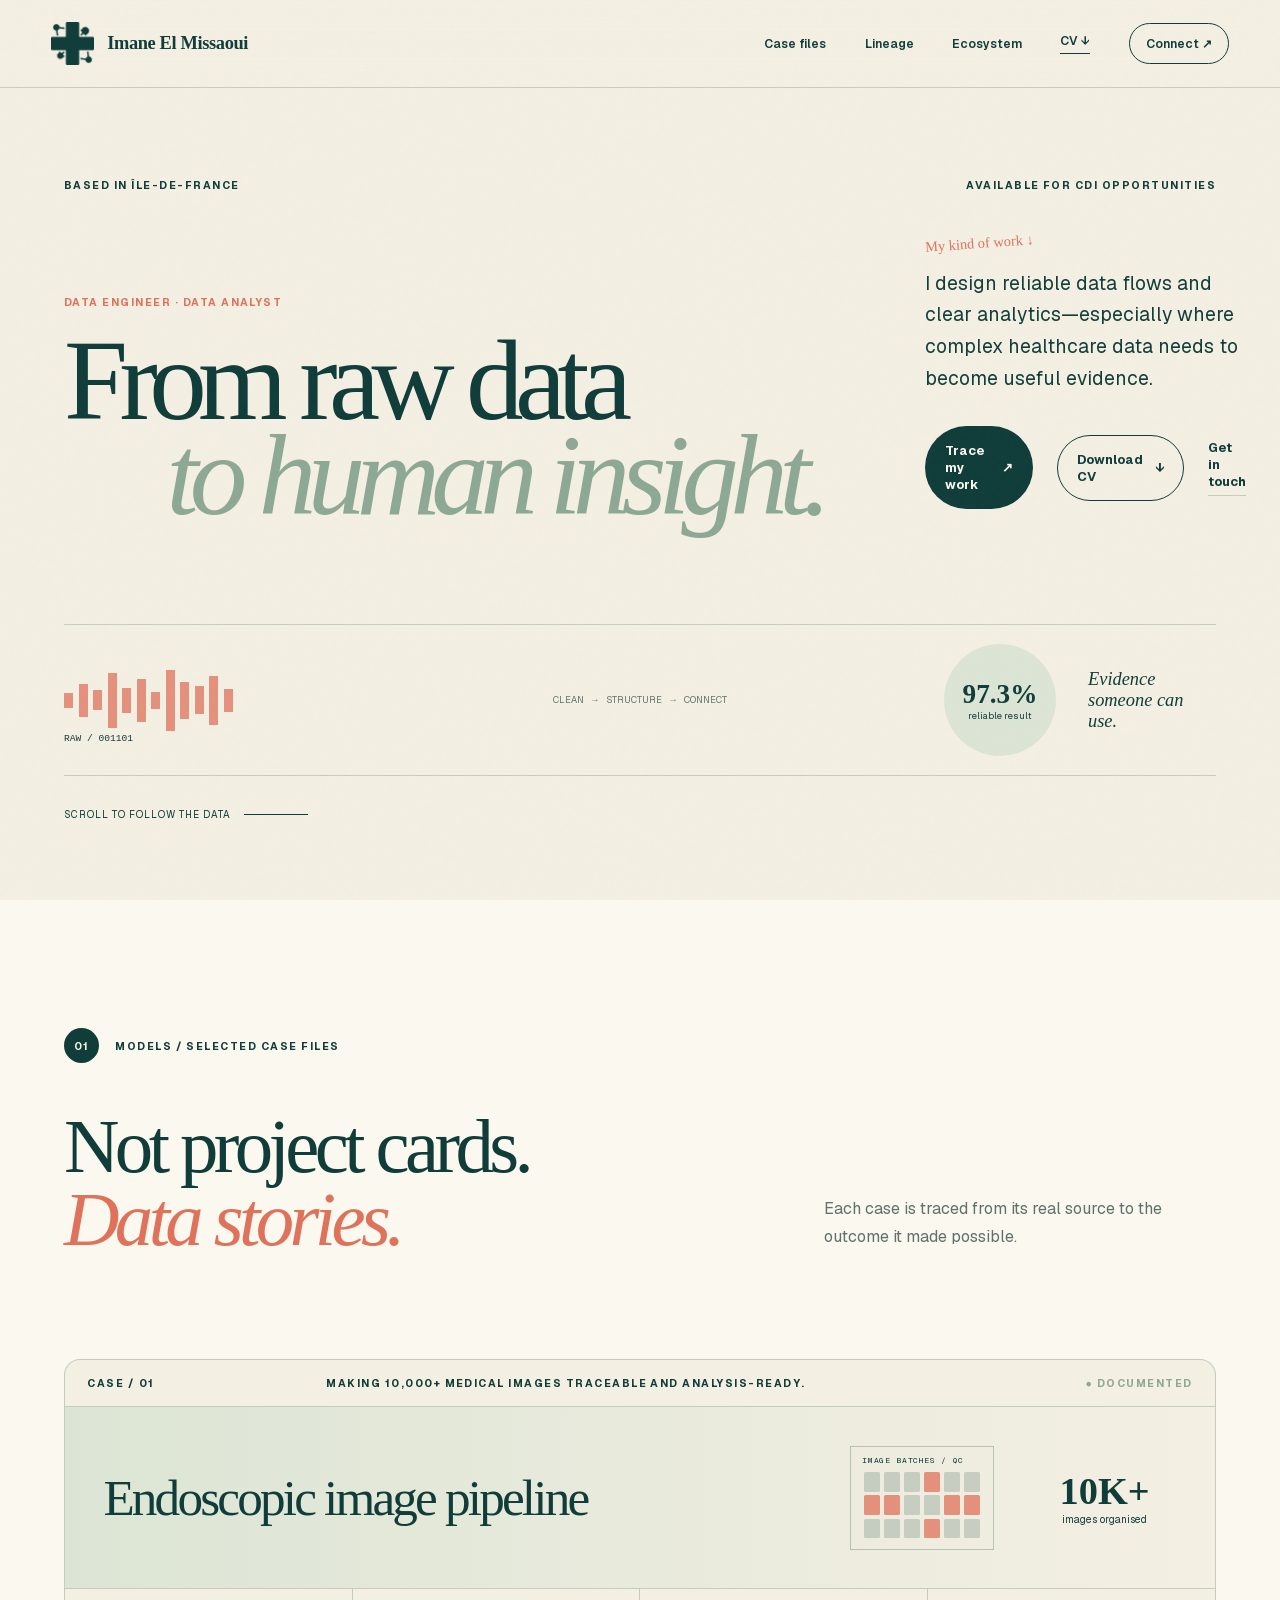
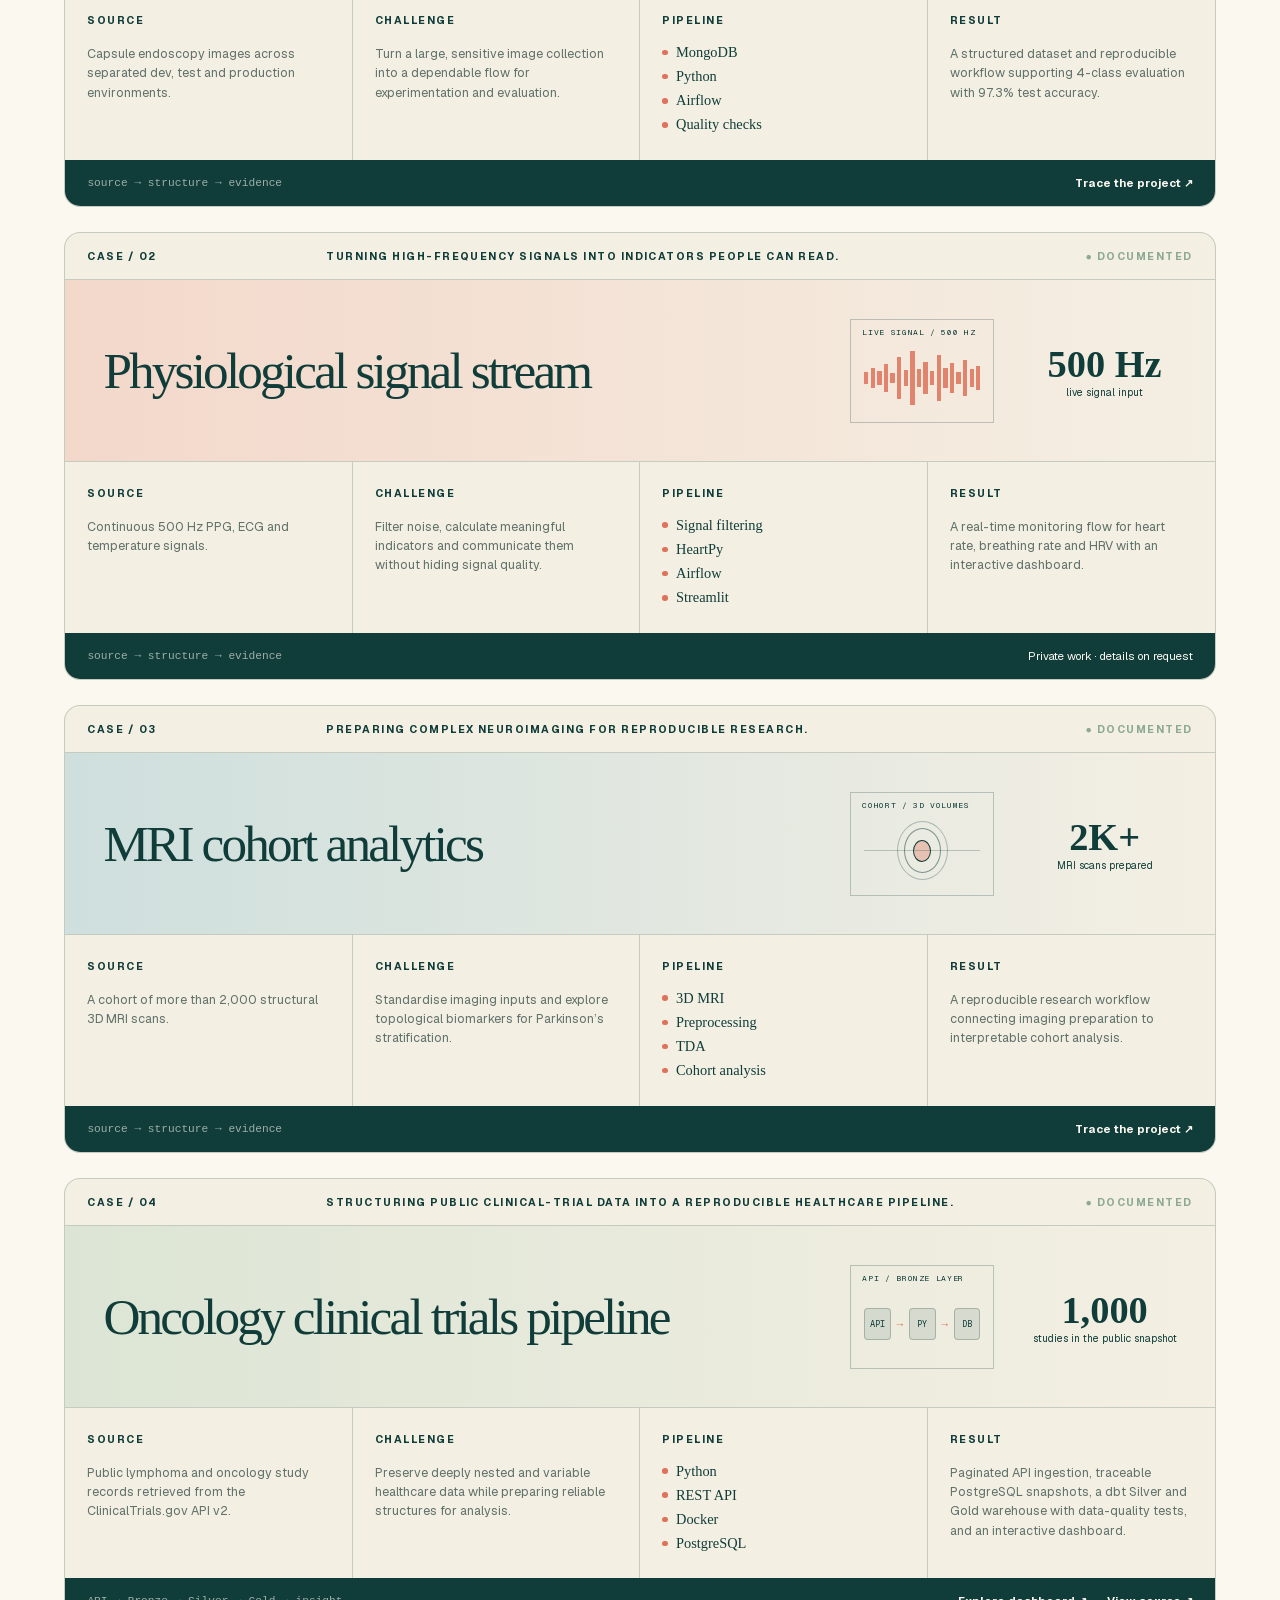
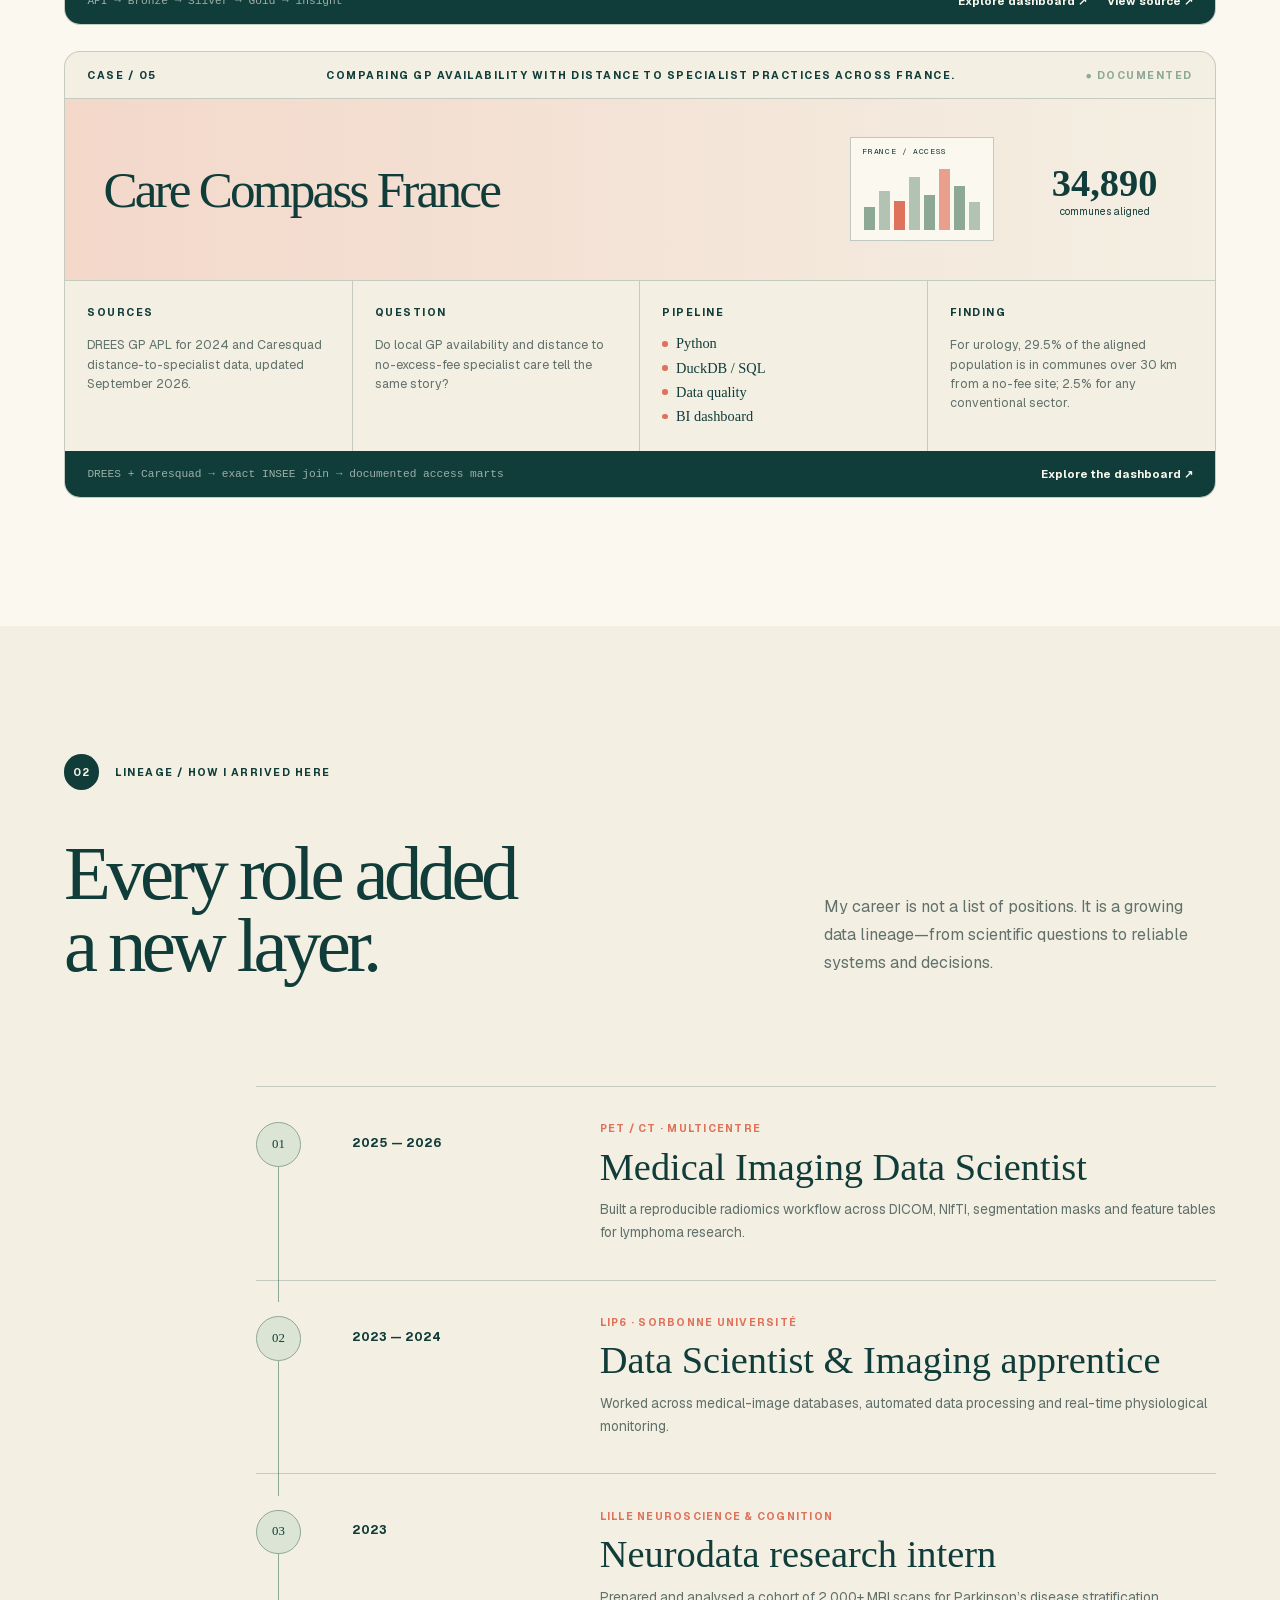
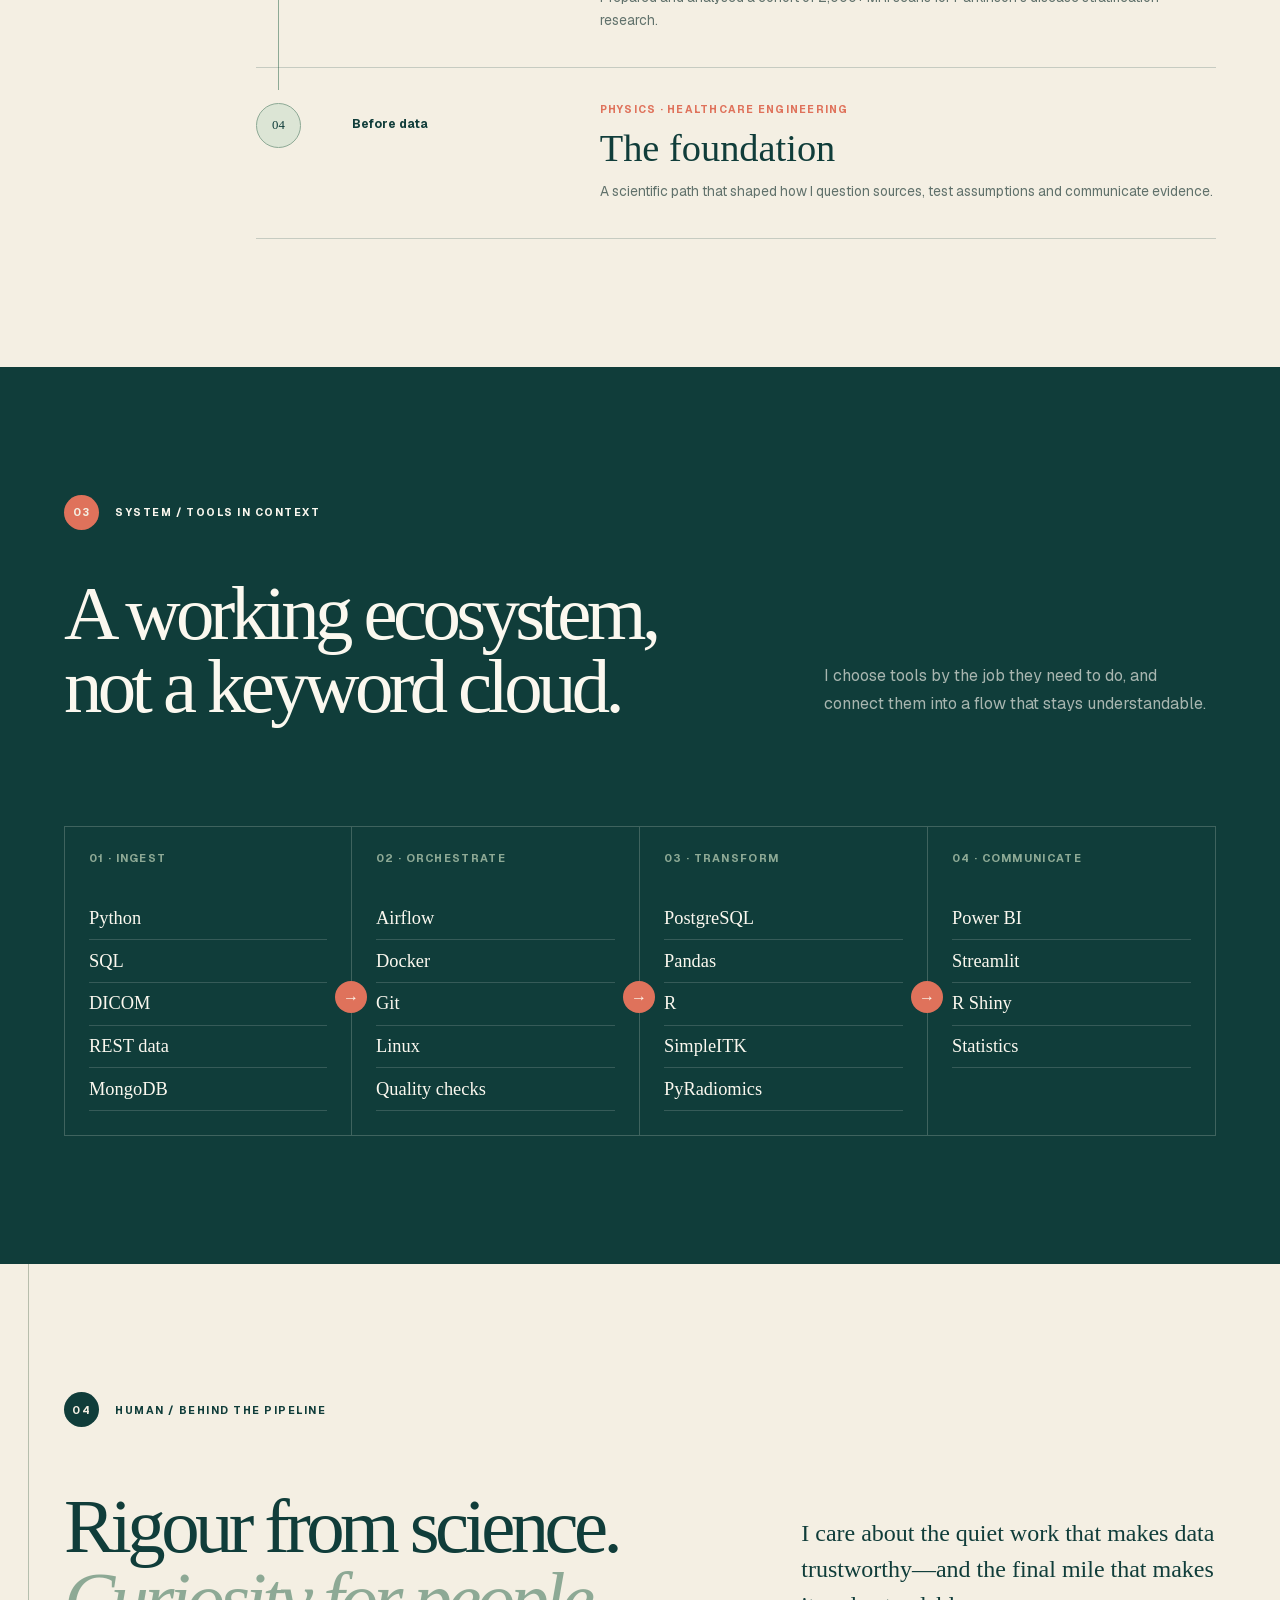
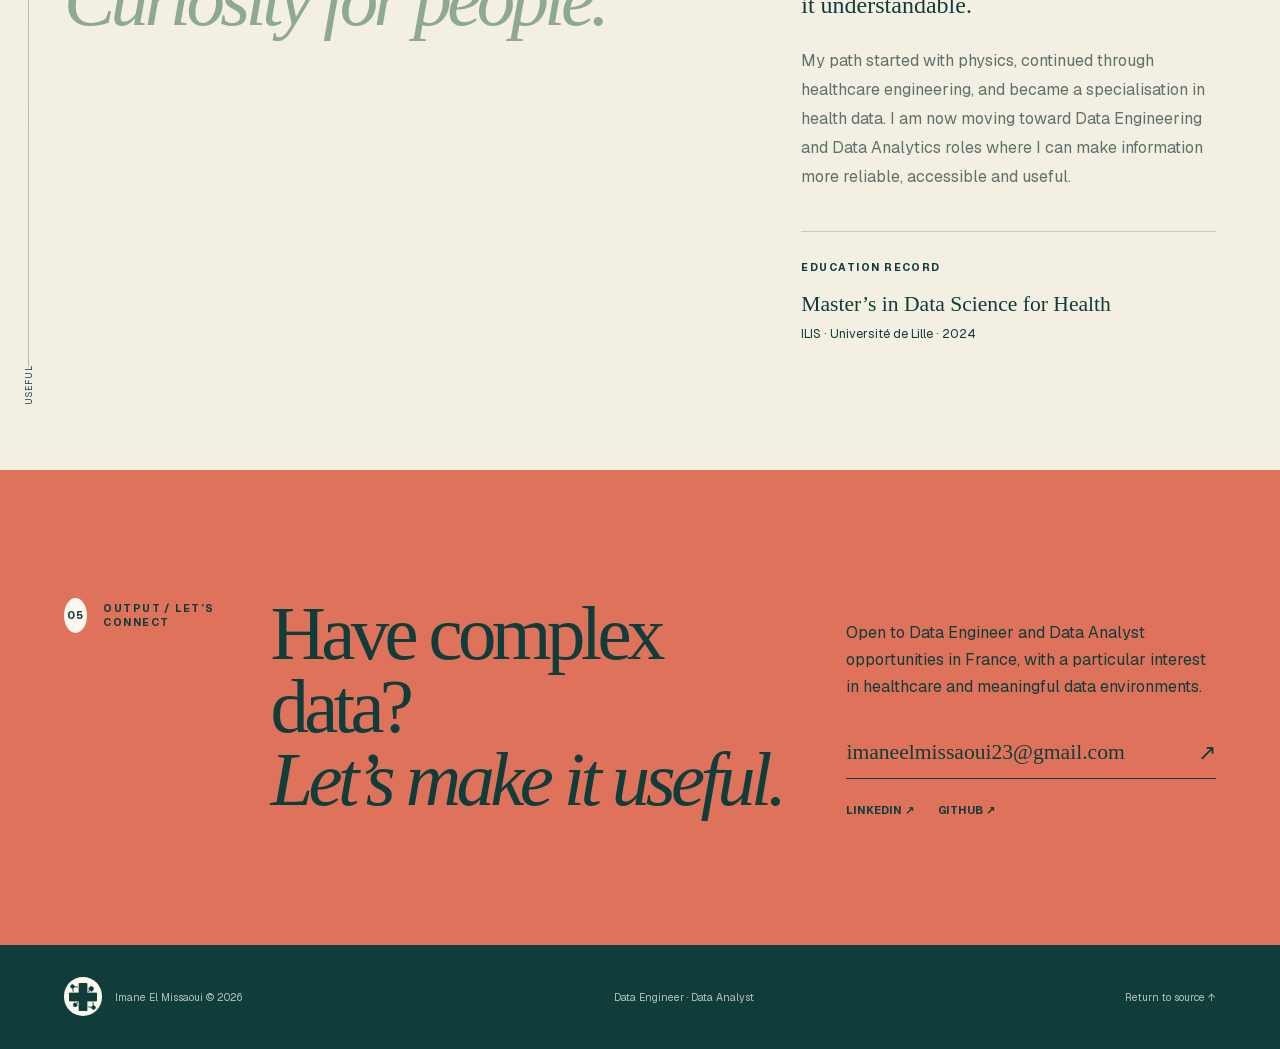
==== commit 48953e0c: "Update index.html" ====
--- a/index.html
+++ b/index.html
@@ -264,7 +264,7 @@
               <div class="case-top">
                 <span>CASE / 04</span>
                 <span>Structuring public clinical-trial data into a reproducible healthcare pipeline.</span>
-                <span class="case-status">● live</span>
+                <span class="case-status">● documented</span>
               </div>
             
               <div class="case-title">
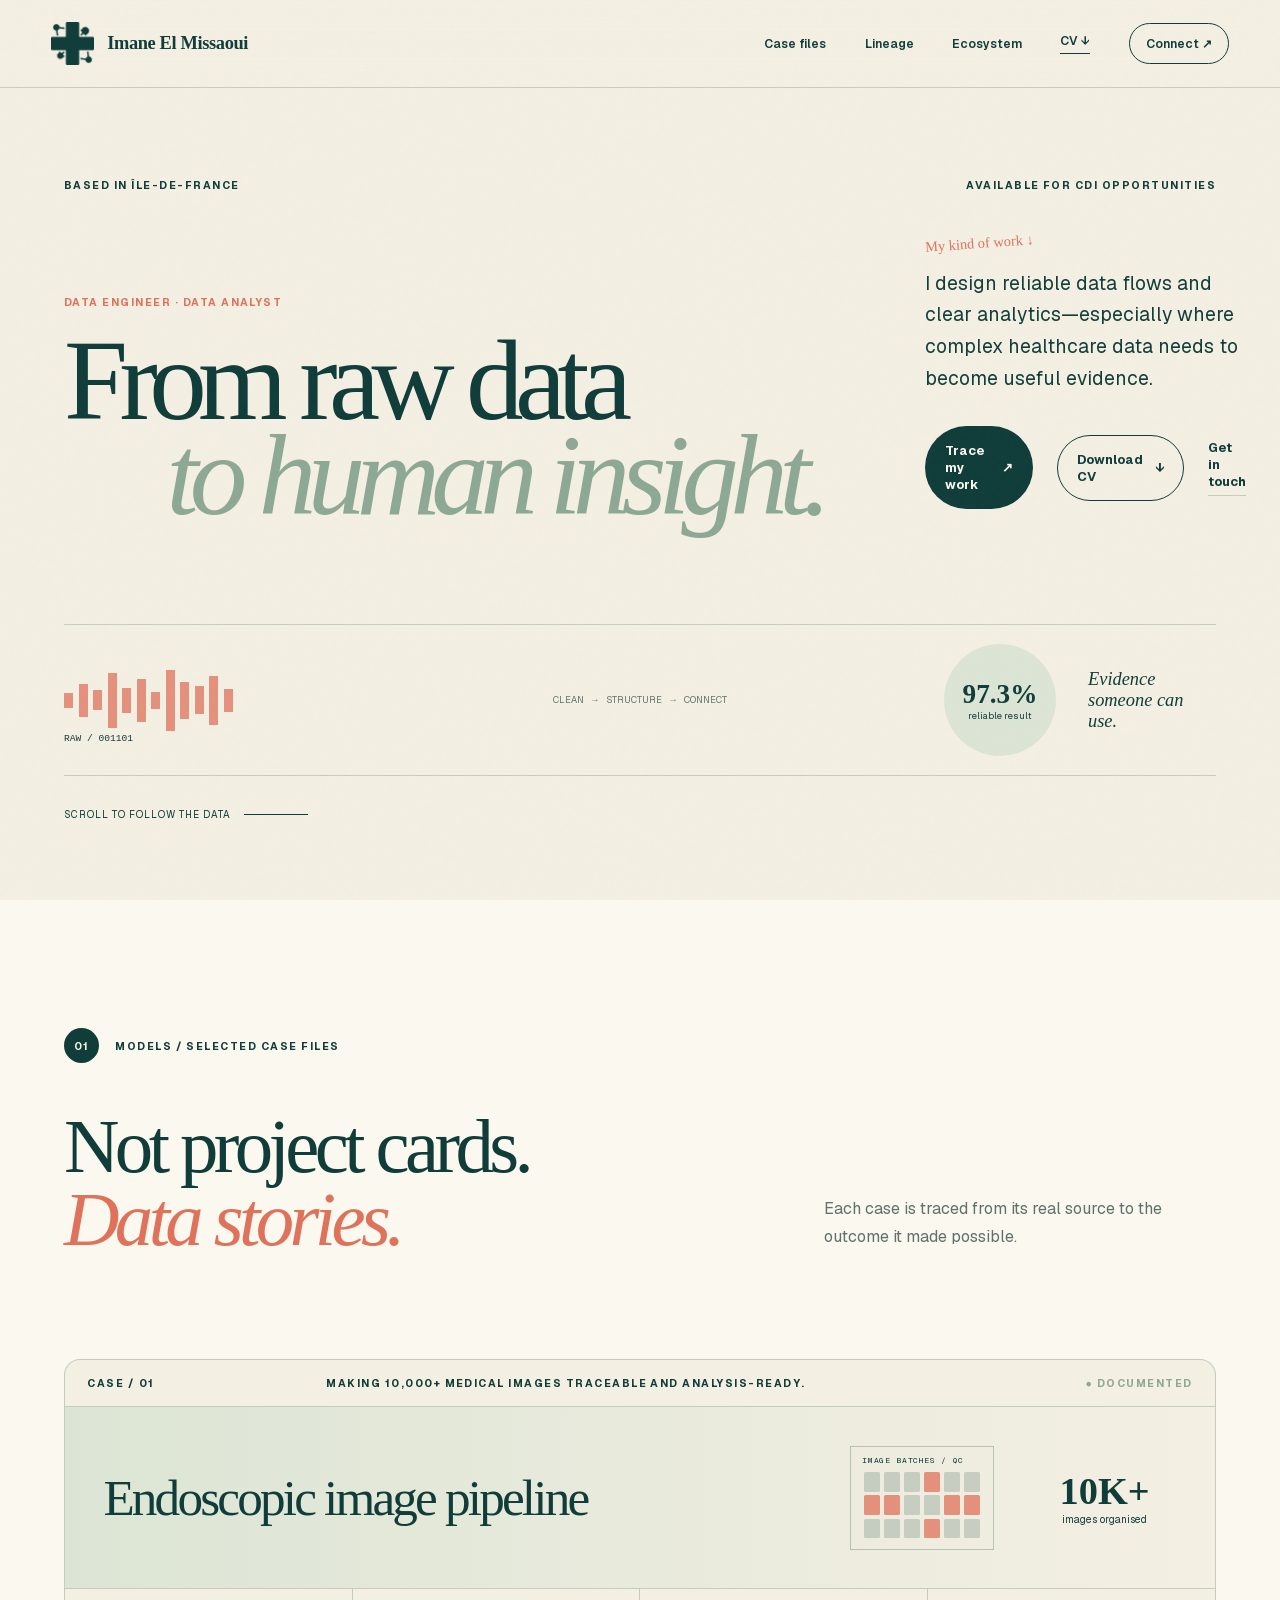
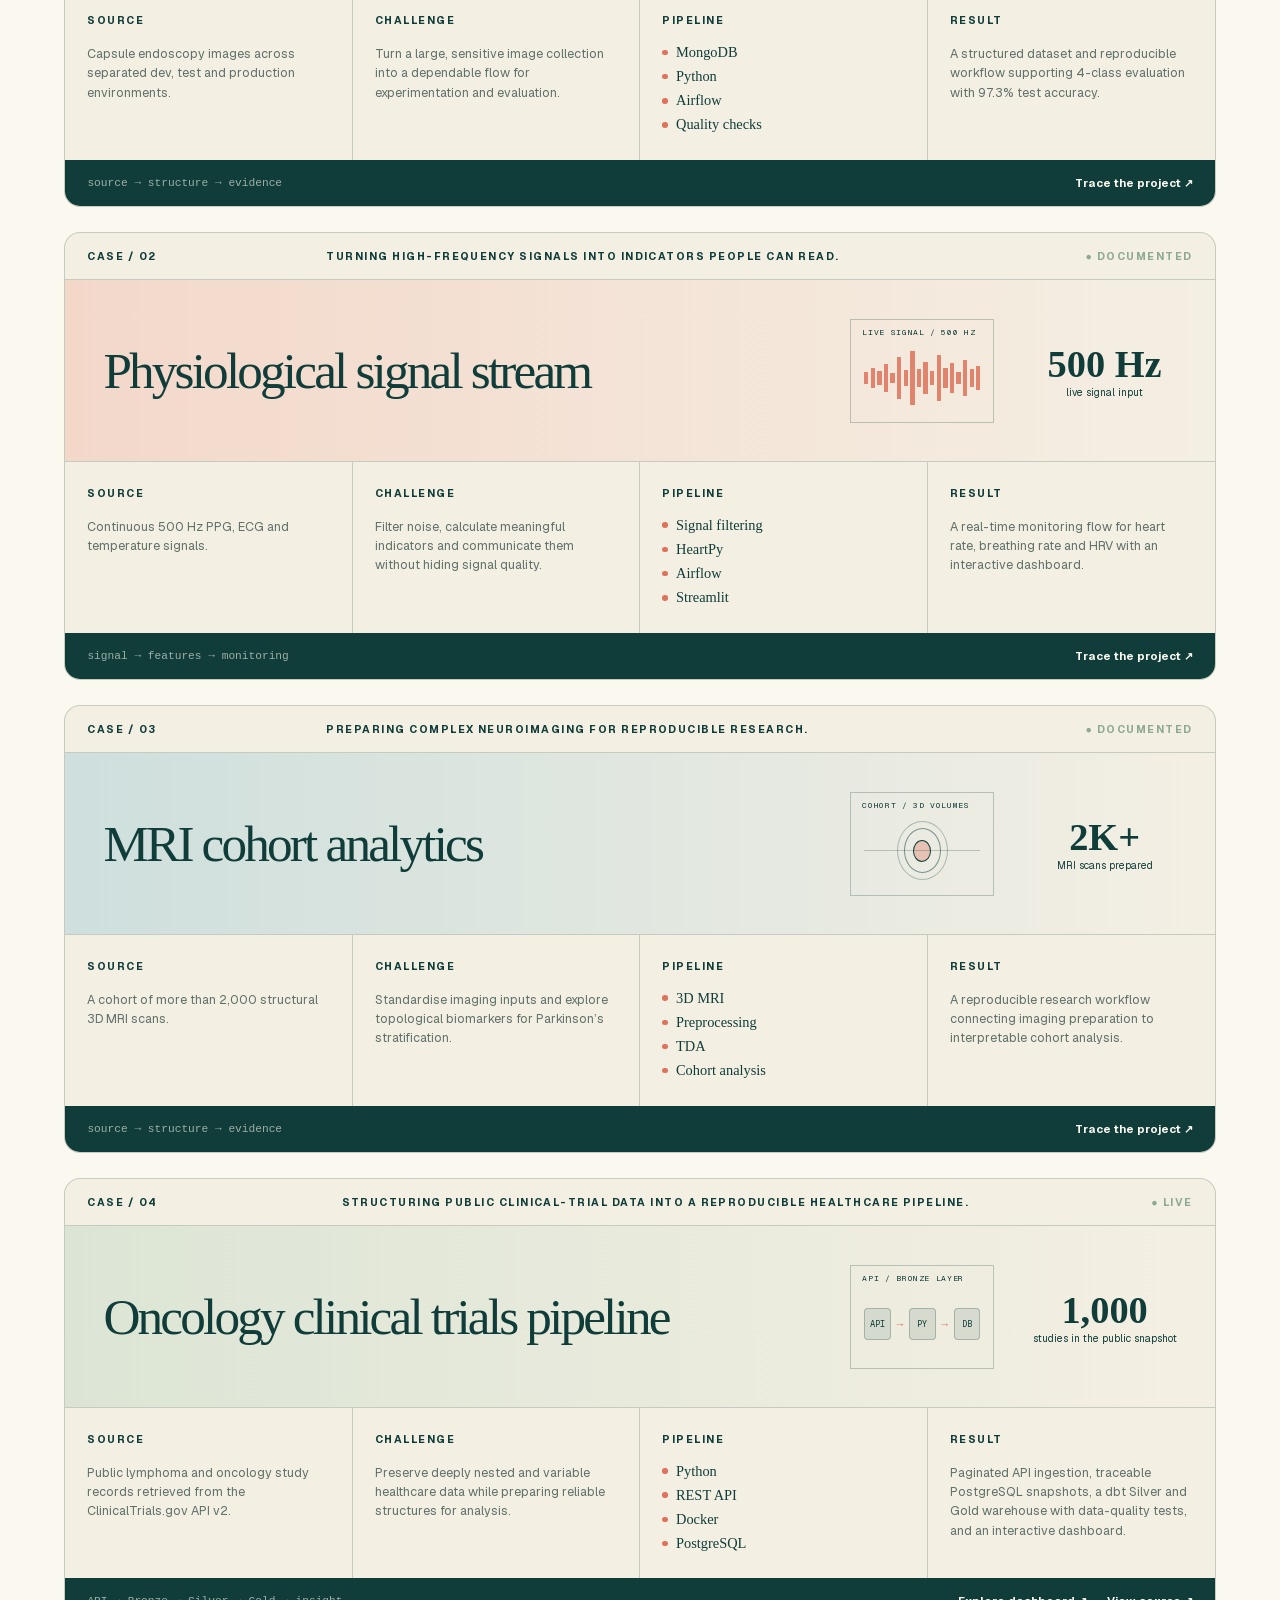
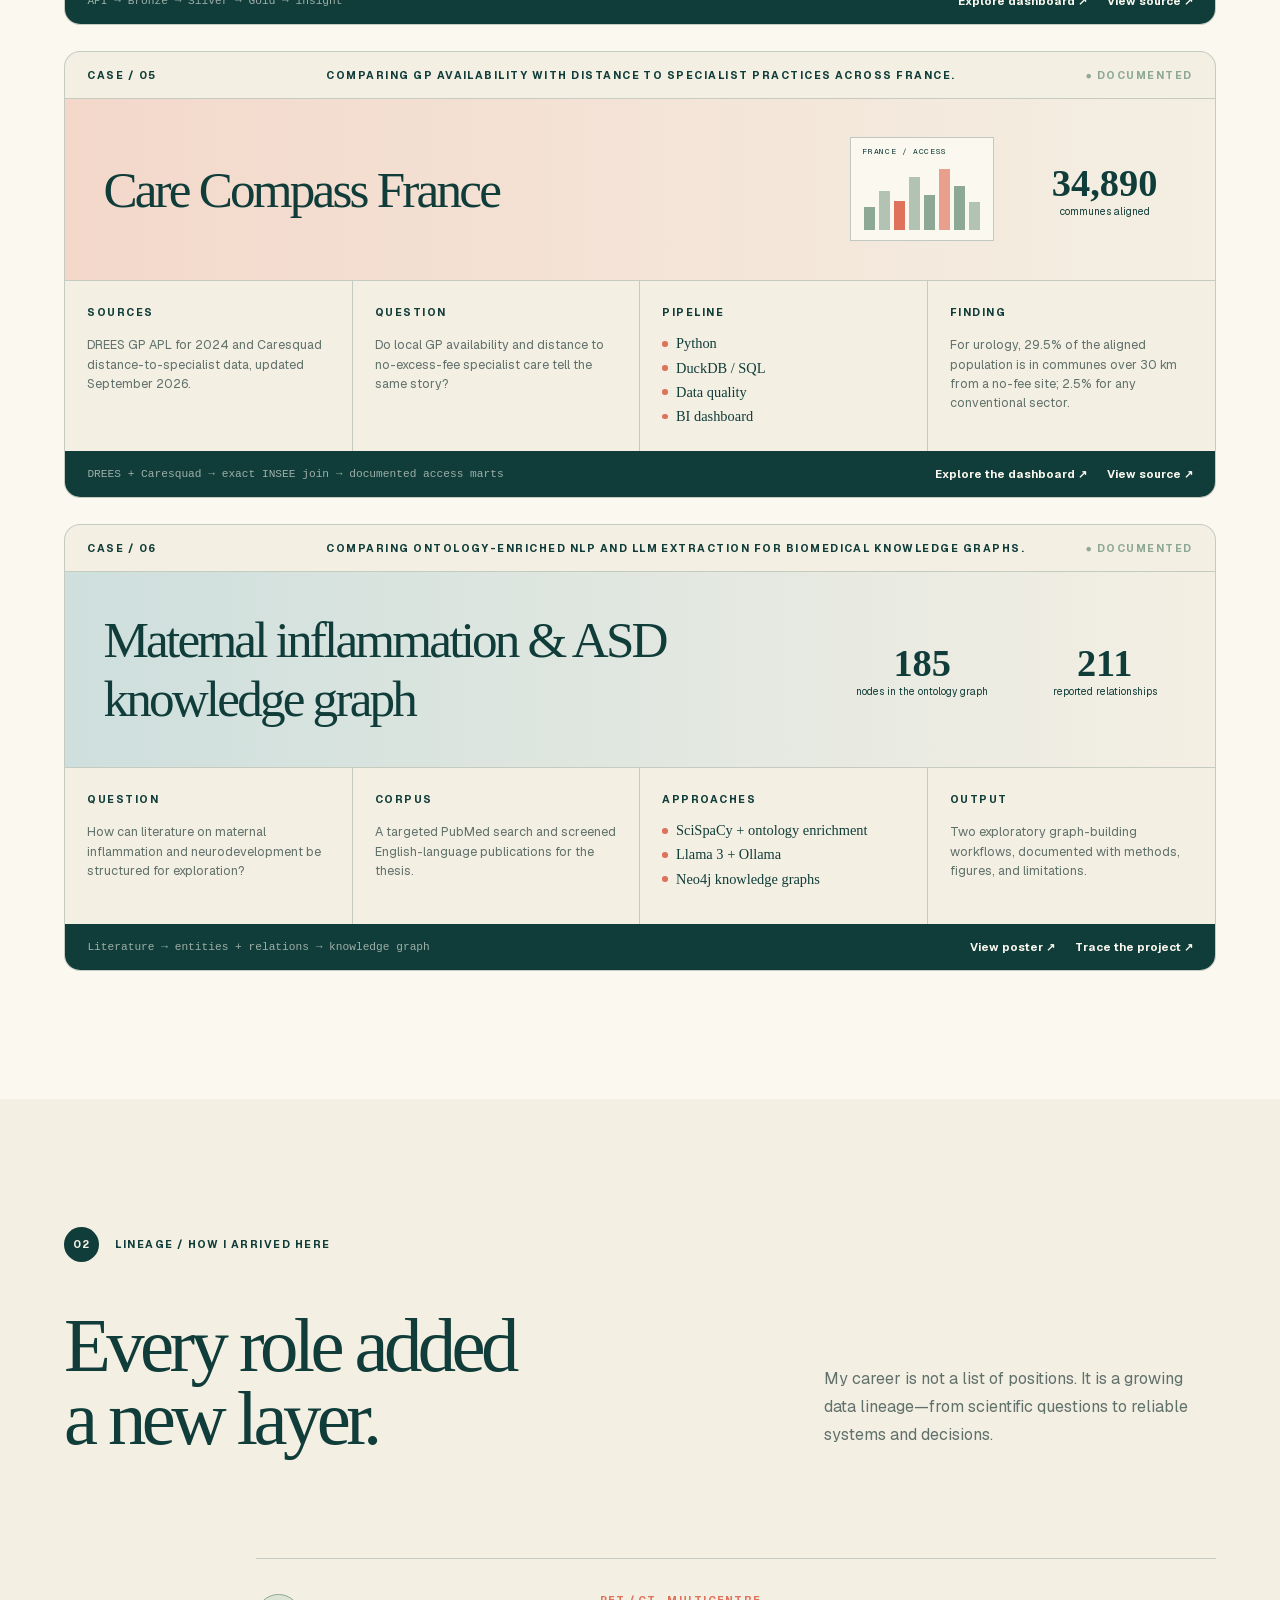
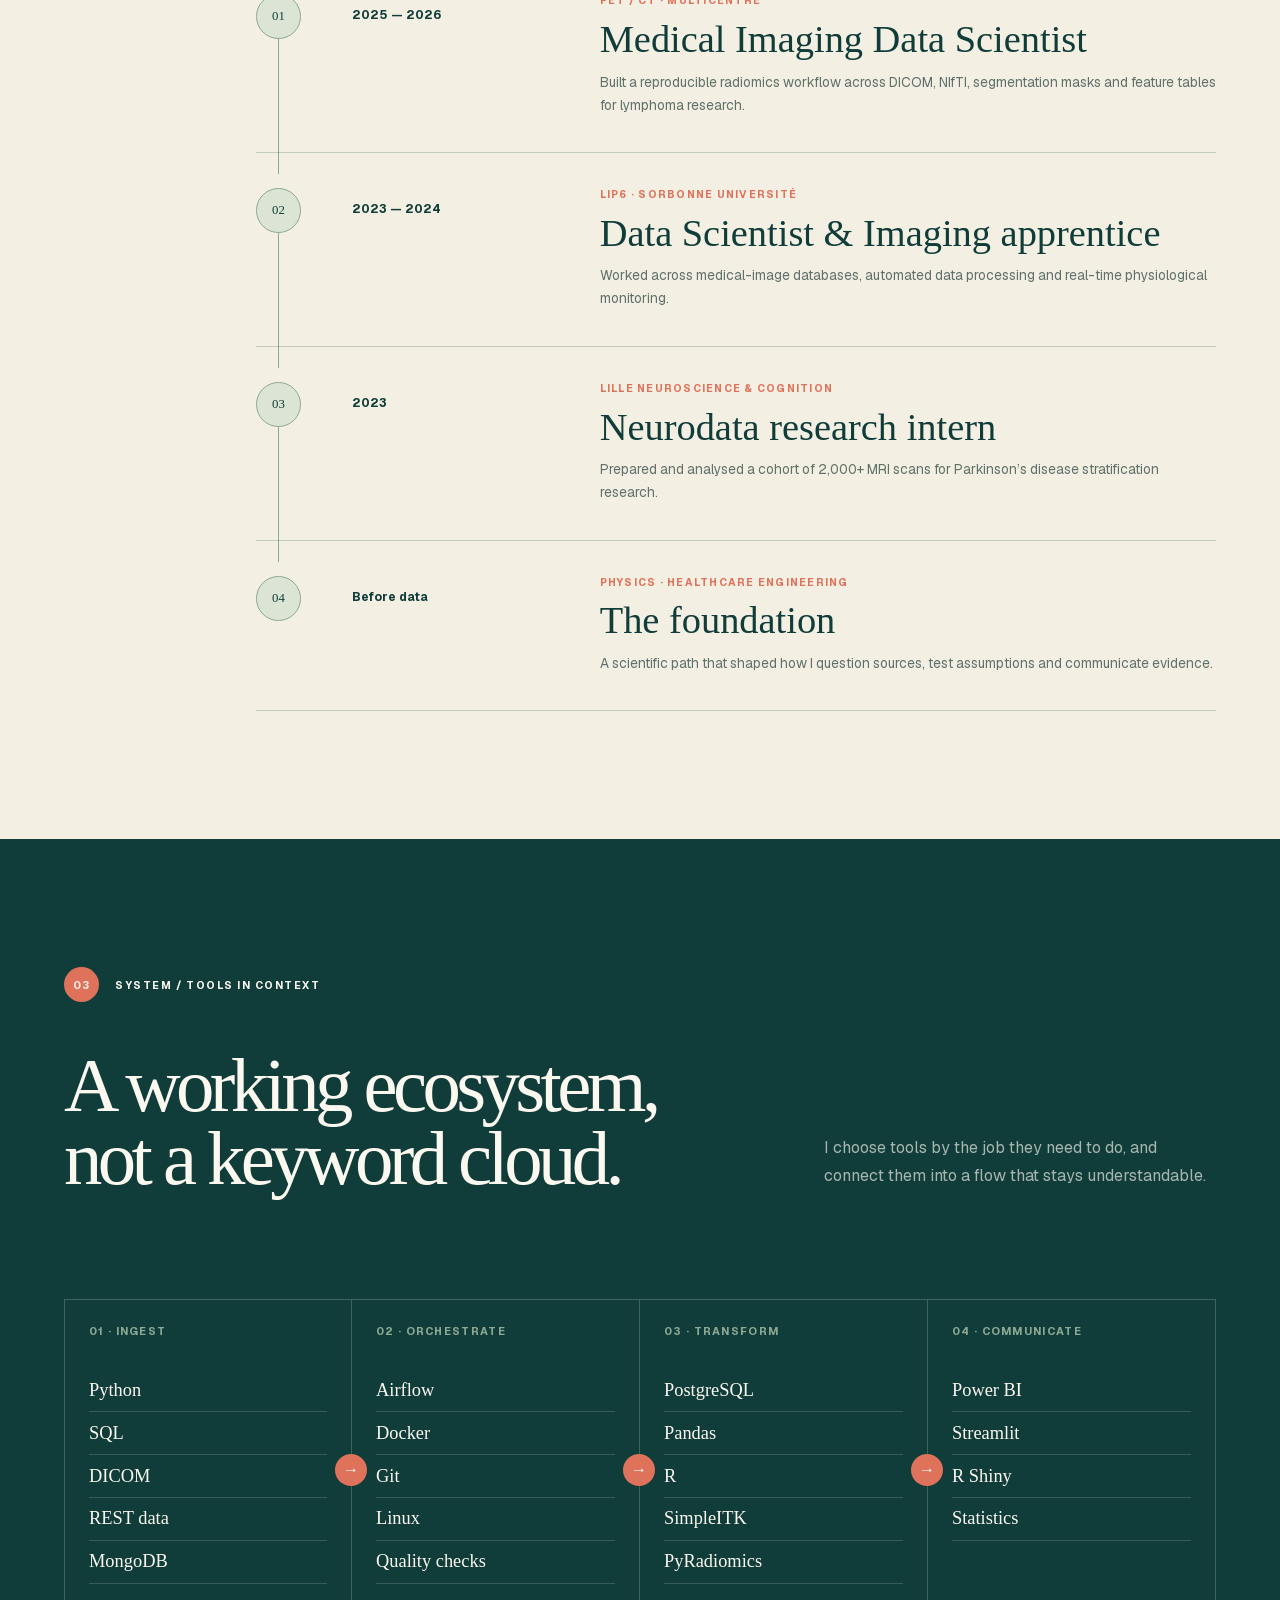
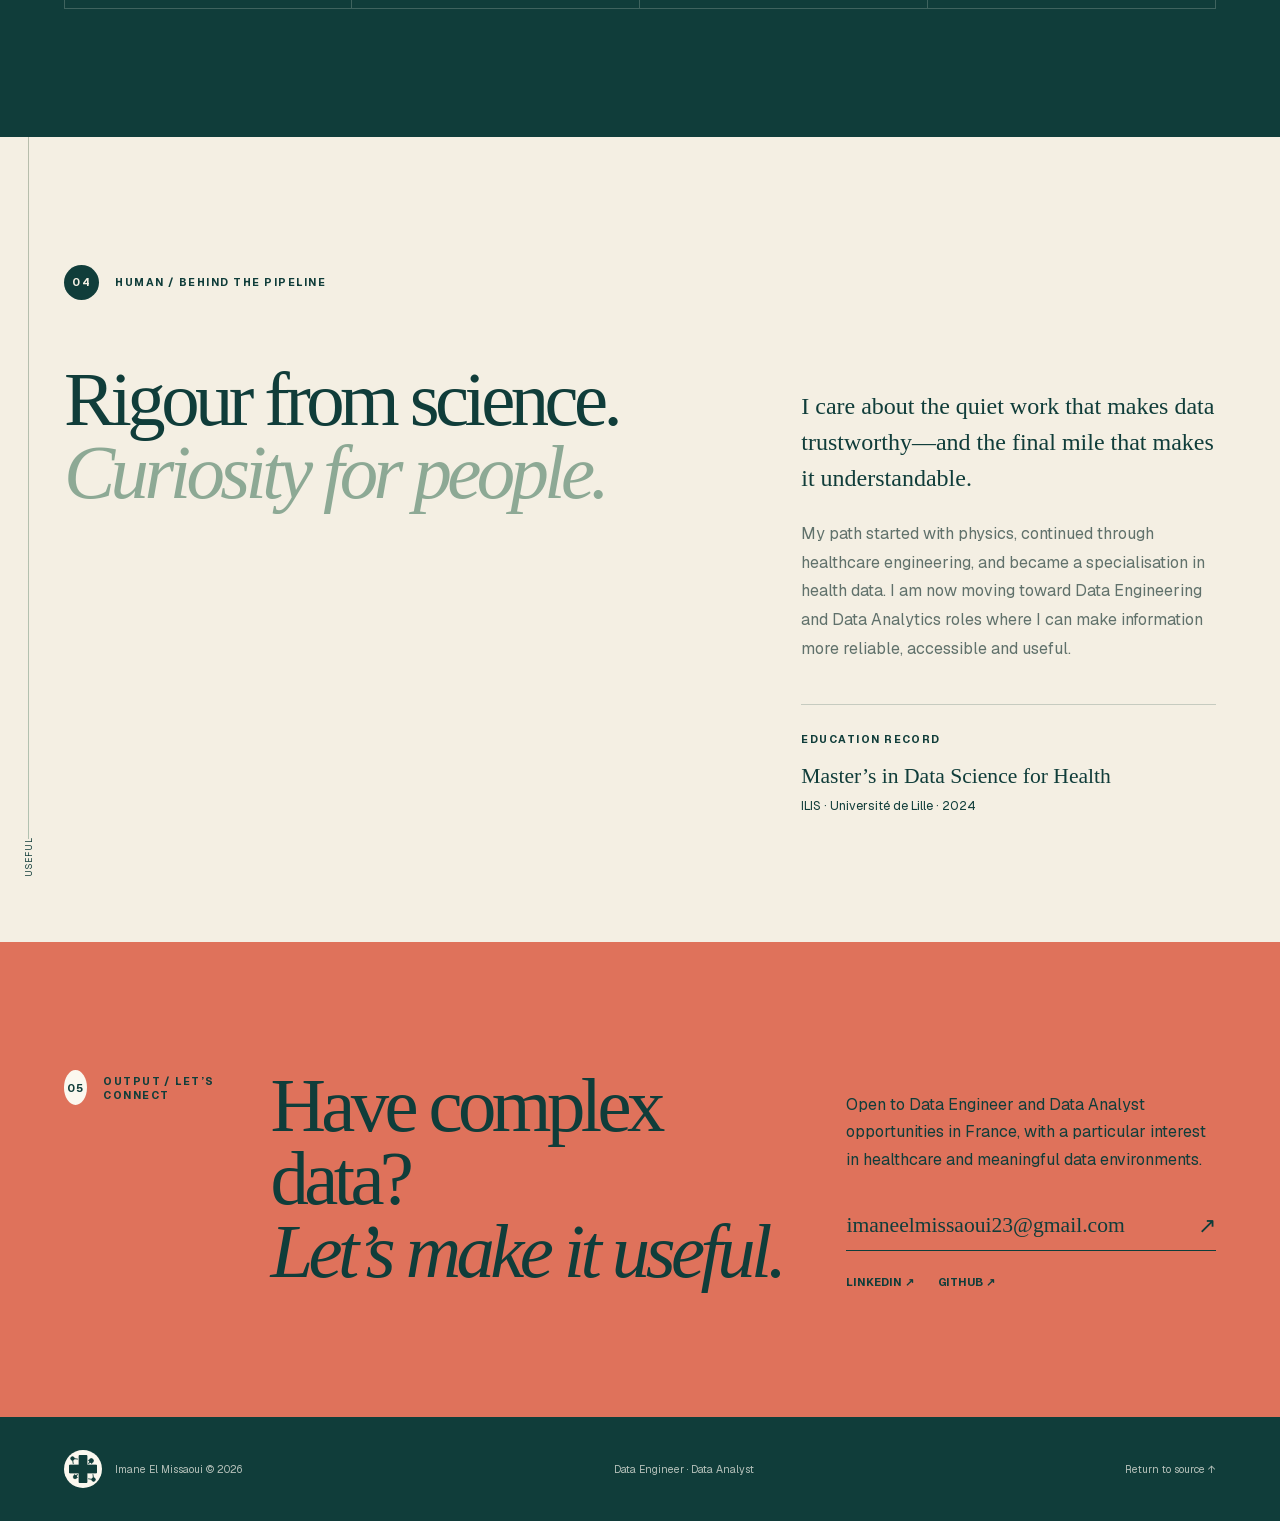
==== commit db096fef: "modifs" ====
--- a/index.html
+++ b/index.html
@@ -209,8 +209,10 @@
                 </div>
               </div>
               <div class="case-footer">
-                <span>source → structure → evidence</span>
-                <span>Private work · details on request</span>
+                <span>signal → features → monitoring</span>
+                <span class="case-links">
+                  <a href="https://github.com/imaneelmissaoui/Real_time_Monitoring_Dashboard" target="_blank" rel="noopener noreferrer">Trace the project <span aria-hidden="true">↗</span></a>
+                </span>
               </div>
             </article>
 
@@ -264,7 +266,7 @@
               <div class="case-top">
                 <span>CASE / 04</span>
                 <span>Structuring public clinical-trial data into a reproducible healthcare pipeline.</span>
-                <span class="case-status">● documented</span>
+                <span class="case-status">● live</span>
               </div>
             
               <div class="case-title">
@@ -394,9 +396,63 @@
 
               <div class="case-footer">
                 <span>DREES + Caresquad → exact INSEE join → documented access marts</span>
-                <a href="projects/care-compass/">
-                  Explore the dashboard <span aria-hidden="true">↗</span>
-                </a>
+                <span class="case-links">
+                  <a href="projects/care-compass/">Explore the dashboard <span aria-hidden="true">↗</span></a>
+                  <a href="https://github.com/imaneelmissaoui/imaneelmissaoui.github.io/tree/main/projects/care-compass" target="_blank" rel="noopener noreferrer">View source <span aria-hidden="true">↗</span></a>
+                </span>
+              </div>
+            </article>
+
+            <article class="case-file blue" data-reveal>
+              <div class="case-top">
+                <span>CASE / 06</span>
+                <span>Comparing ontology-enriched NLP and LLM extraction for biomedical knowledge graphs.</span>
+                <span class="case-status">● documented</span>
+              </div>
+
+              <div class="case-title">
+                <h3>Maternal inflammation &amp; ASD knowledge graph</h3>
+                <div class="case-evidence">
+                  <div class="case-metric">
+                    <strong>185</strong>
+                    <span>nodes in the ontology graph</span>
+                  </div>
+                  <div class="case-metric">
+                    <strong>211</strong>
+                    <span>reported relationships</span>
+                  </div>
+                </div>
+              </div>
+
+              <div class="case-trace">
+                <div>
+                  <span>Question</span>
+                  <p>How can literature on maternal inflammation and neurodevelopment be structured for exploration?</p>
+                </div>
+                <div>
+                  <span>Corpus</span>
+                  <p>A targeted PubMed search and screened English-language publications for the thesis.</p>
+                </div>
+                <div class="pipeline-cell">
+                  <span>Approaches</span>
+                  <ul>
+                    <li>SciSpaCy + ontology enrichment</li>
+                    <li>Llama 3 + Ollama</li>
+                    <li>Neo4j knowledge graphs</li>
+                  </ul>
+                </div>
+                <div>
+                  <span>Output</span>
+                  <p>Two exploratory graph-building workflows, documented with methods, figures, and limitations.</p>
+                </div>
+              </div>
+
+              <div class="case-footer">
+                <span>Literature → entities + relations → knowledge graph</span>
+                <span class="case-links">
+                  <a href="https://github.com/imaneelmissaoui/Knowledgegraph_MaternalinflammationandASD/blob/main/Poster_masterthesis-2.pdf" target="_blank" rel="noopener noreferrer">View poster <span aria-hidden="true">↗</span></a>
+                  <a href="https://github.com/imaneelmissaoui/Knowledgegraph_MaternalinflammationandASD" target="_blank" rel="noopener noreferrer">Trace the project <span aria-hidden="true">↗</span></a>
+                </span>
               </div>
             </article>
 
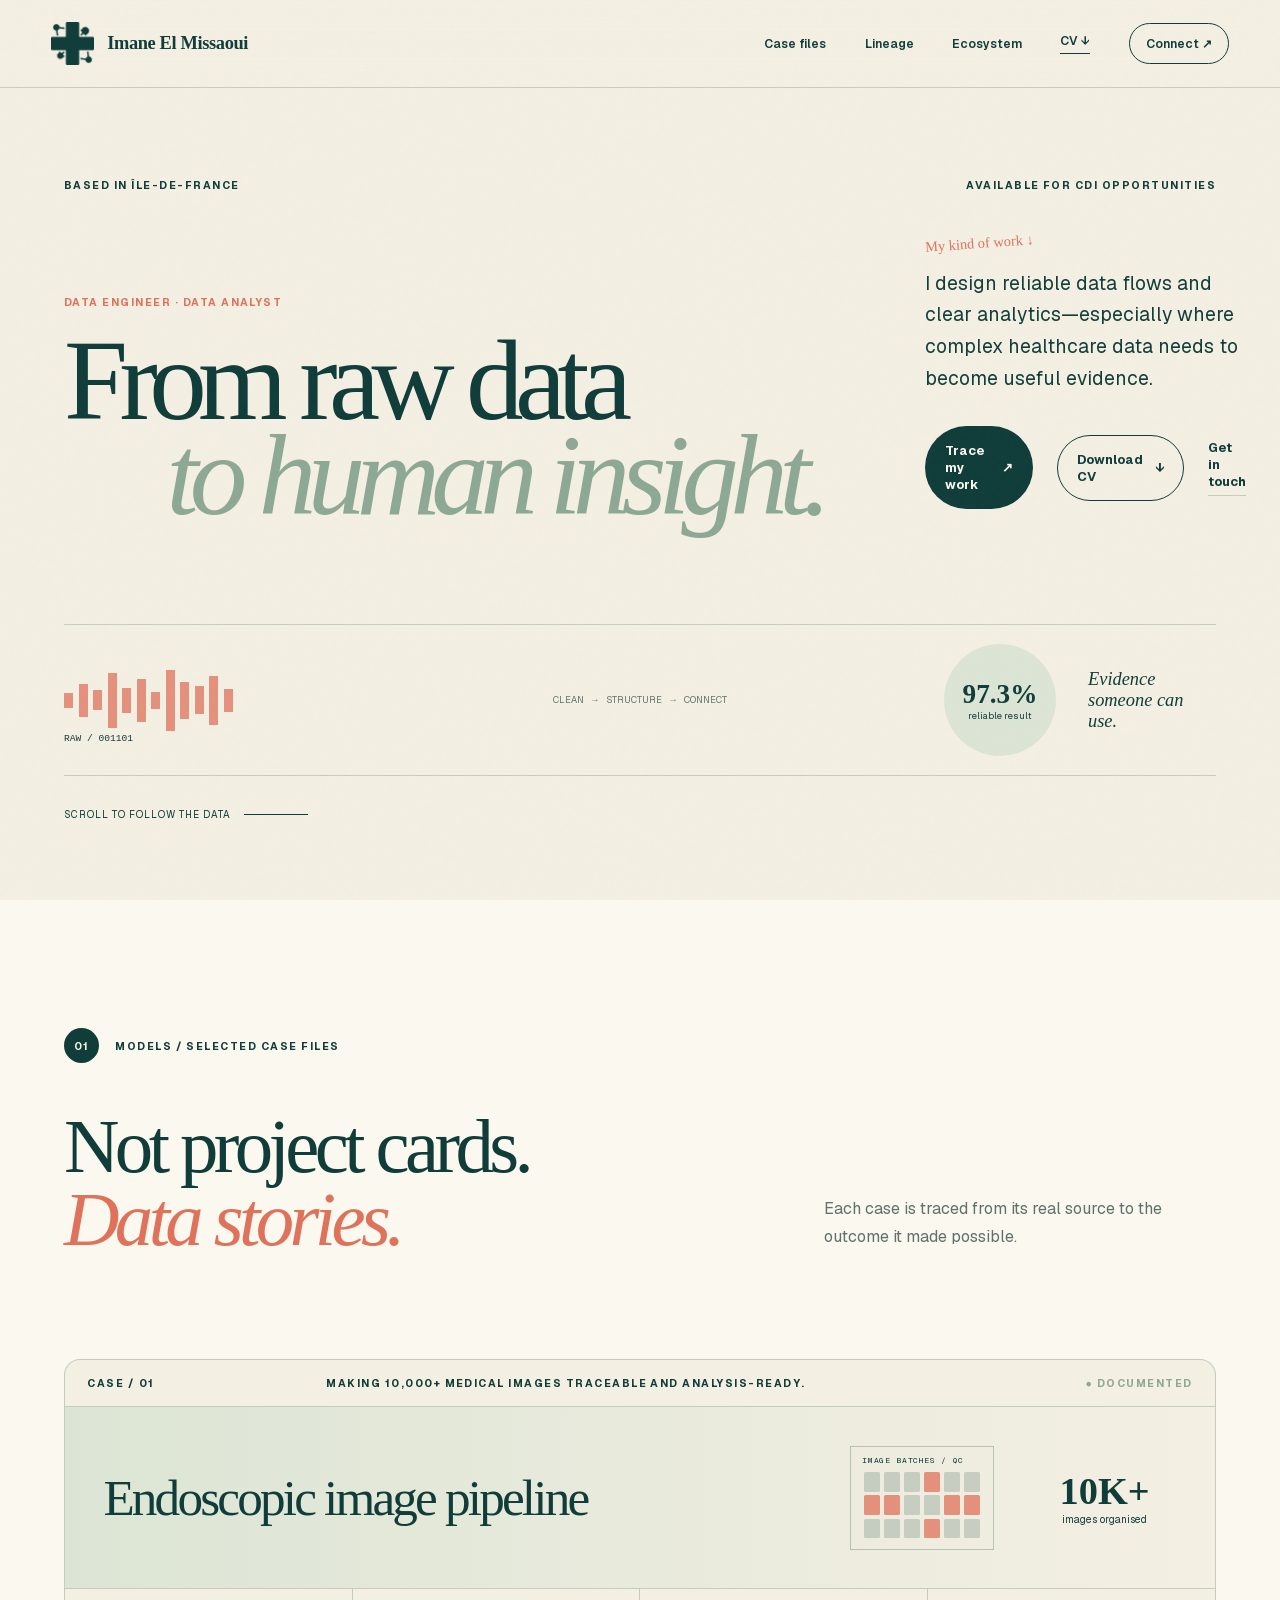
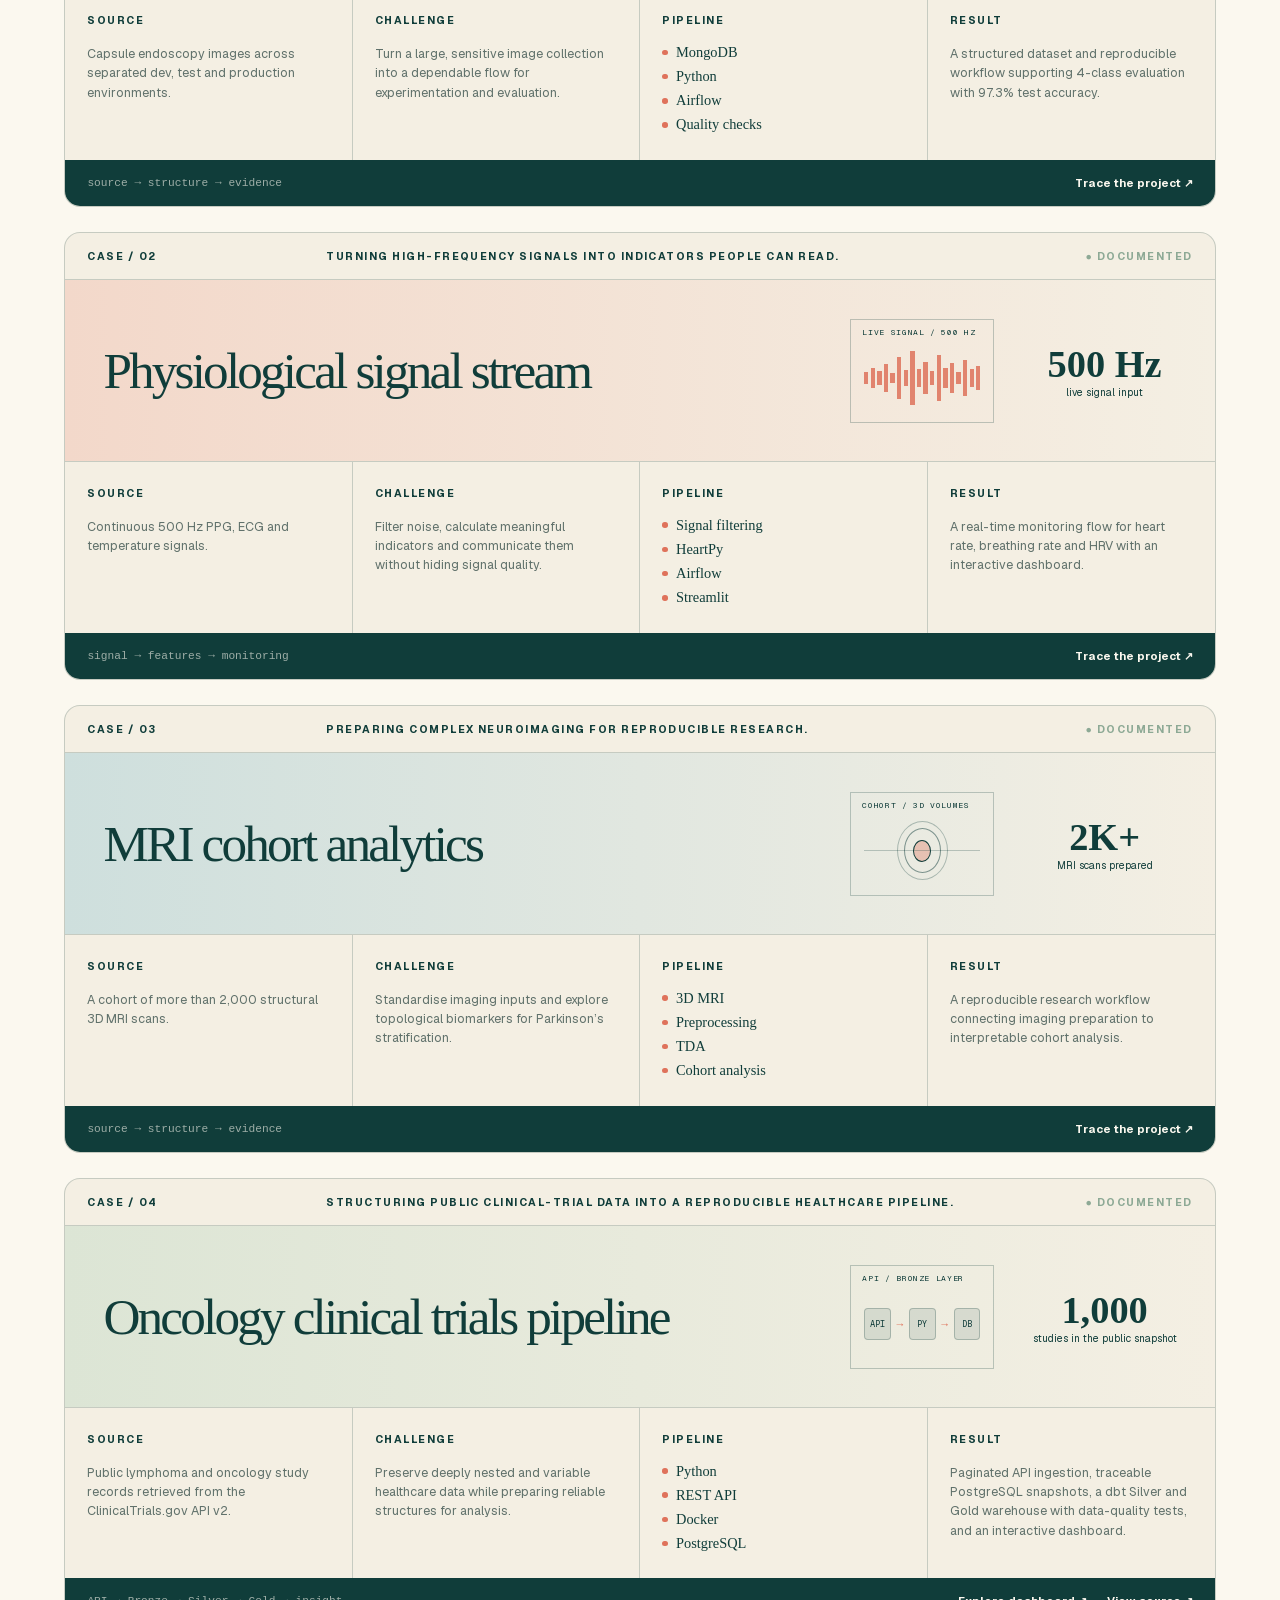
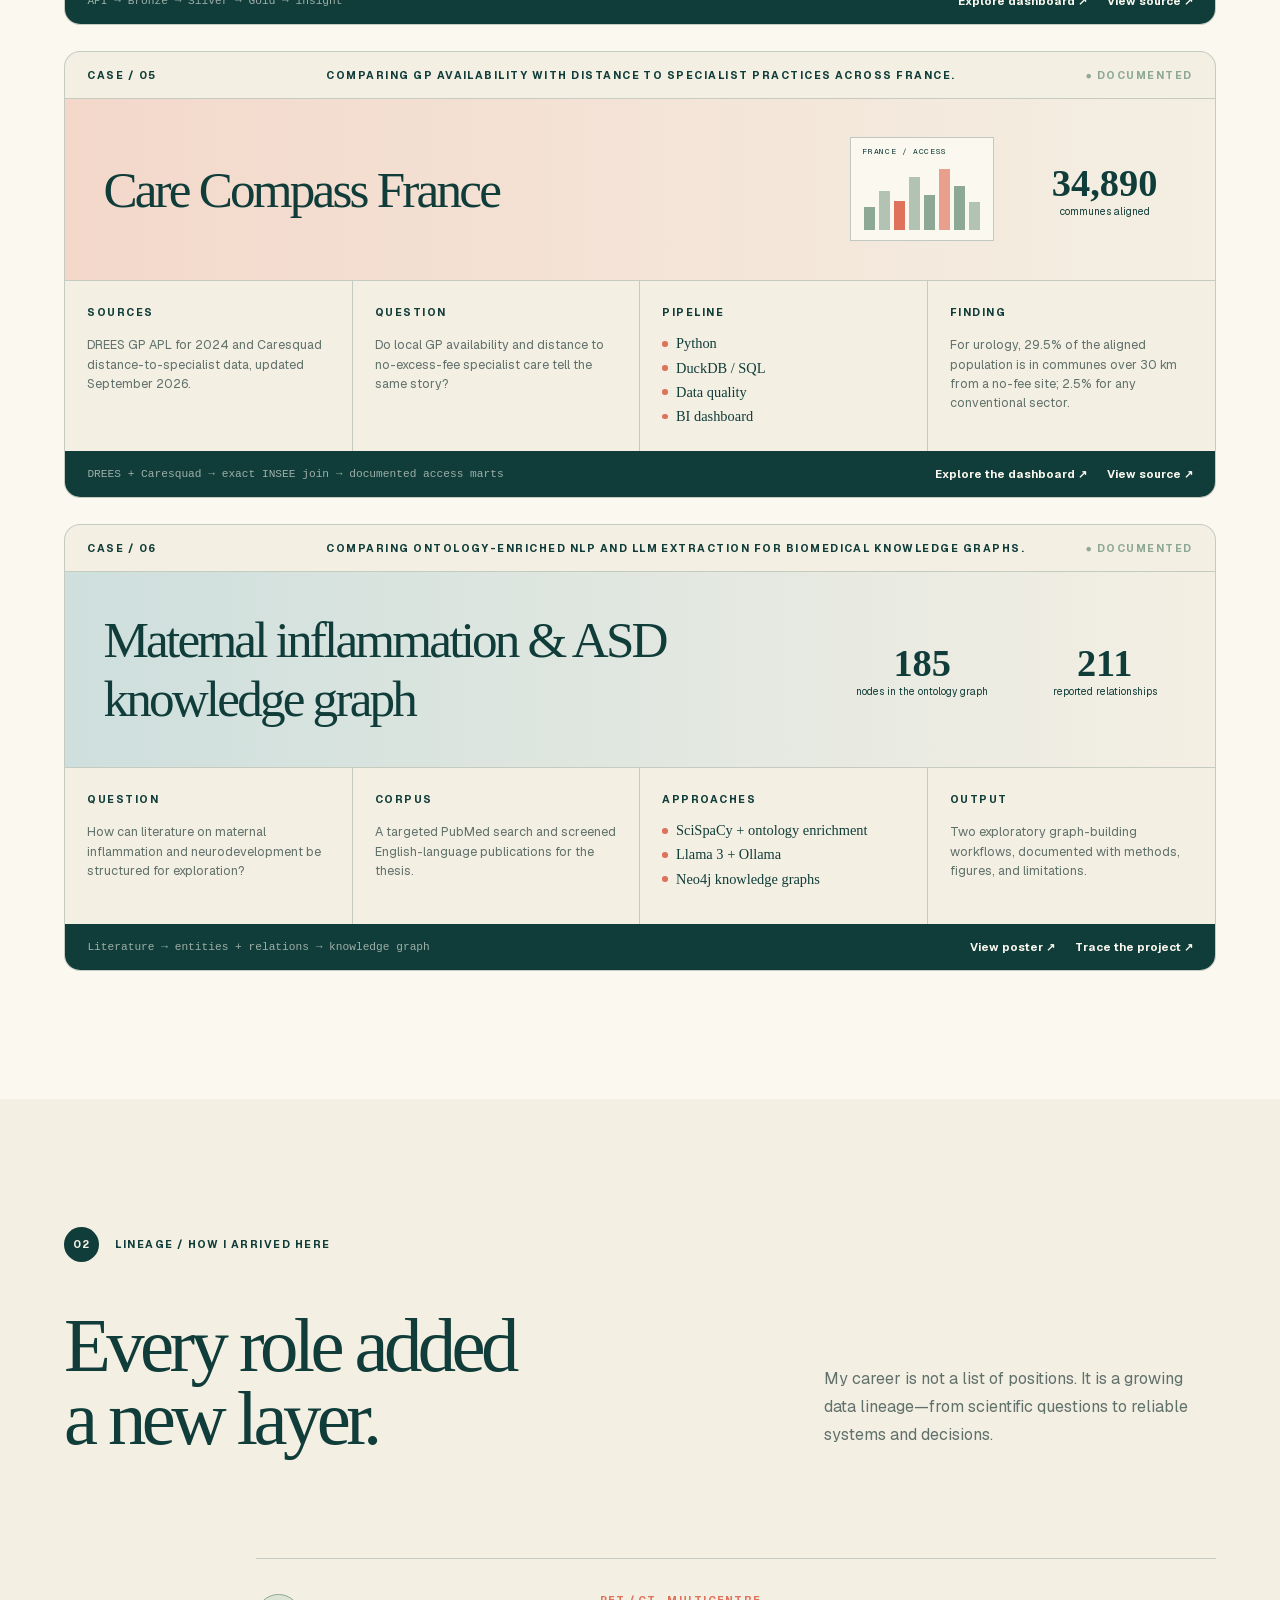
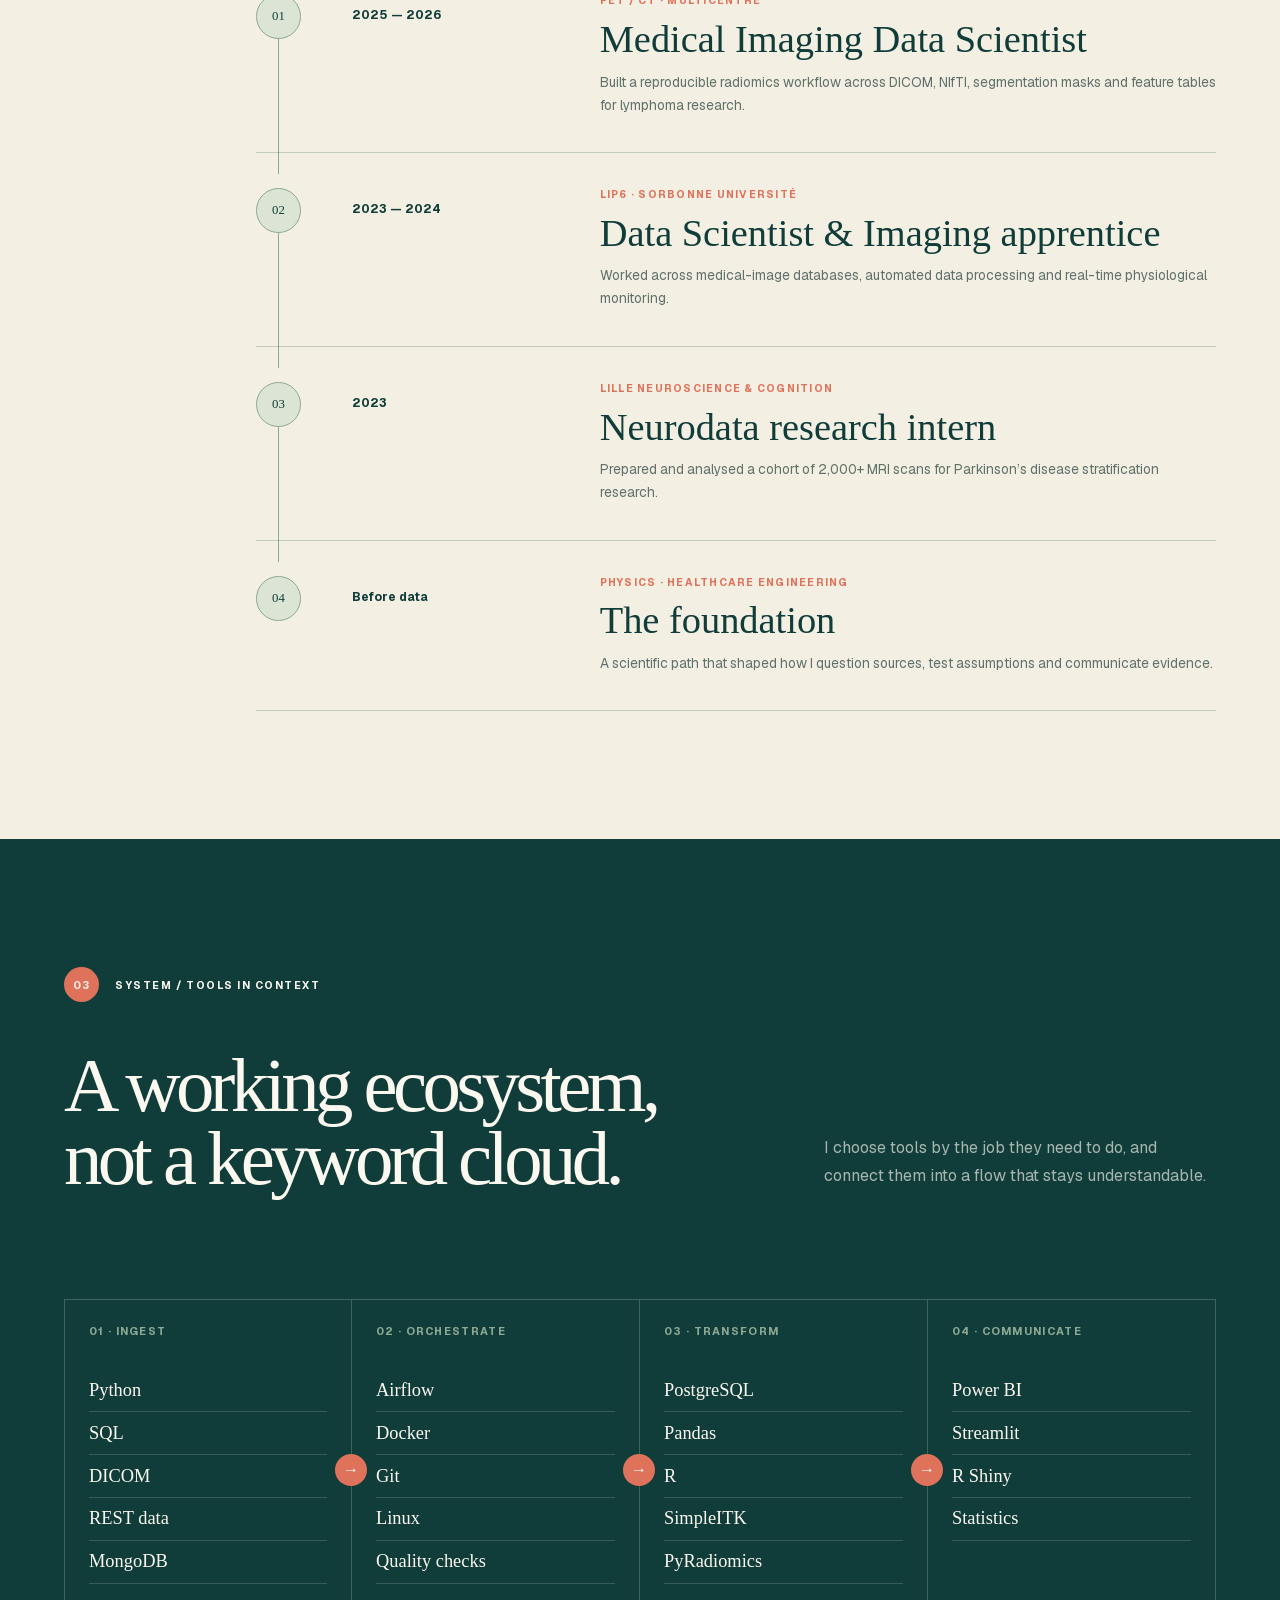
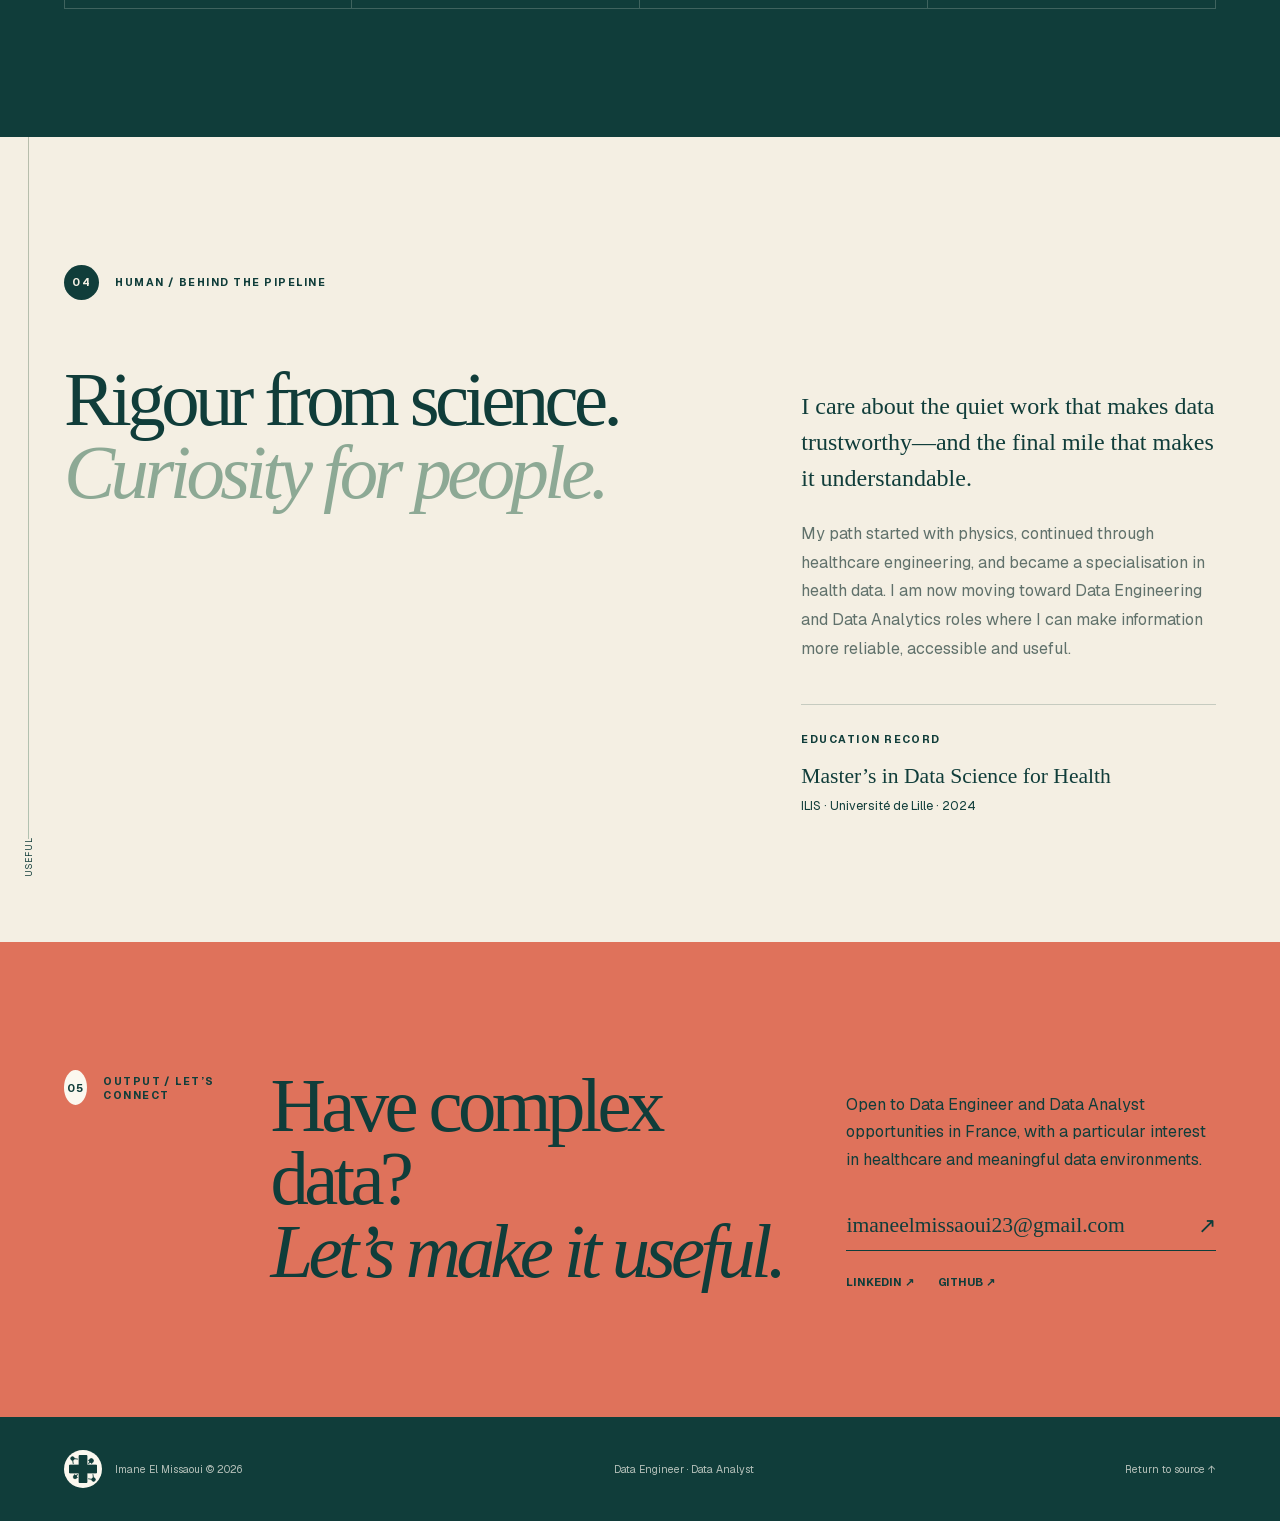
==== commit 7aa57cd9: "modif index.html" ====
--- a/index.html
+++ b/index.html
@@ -266,7 +266,7 @@
               <div class="case-top">
                 <span>CASE / 04</span>
                 <span>Structuring public clinical-trial data into a reproducible healthcare pipeline.</span>
-                <span class="case-status">● live</span>
+                <span class="case-status">● documented</span>
               </div>
             
               <div class="case-title">
